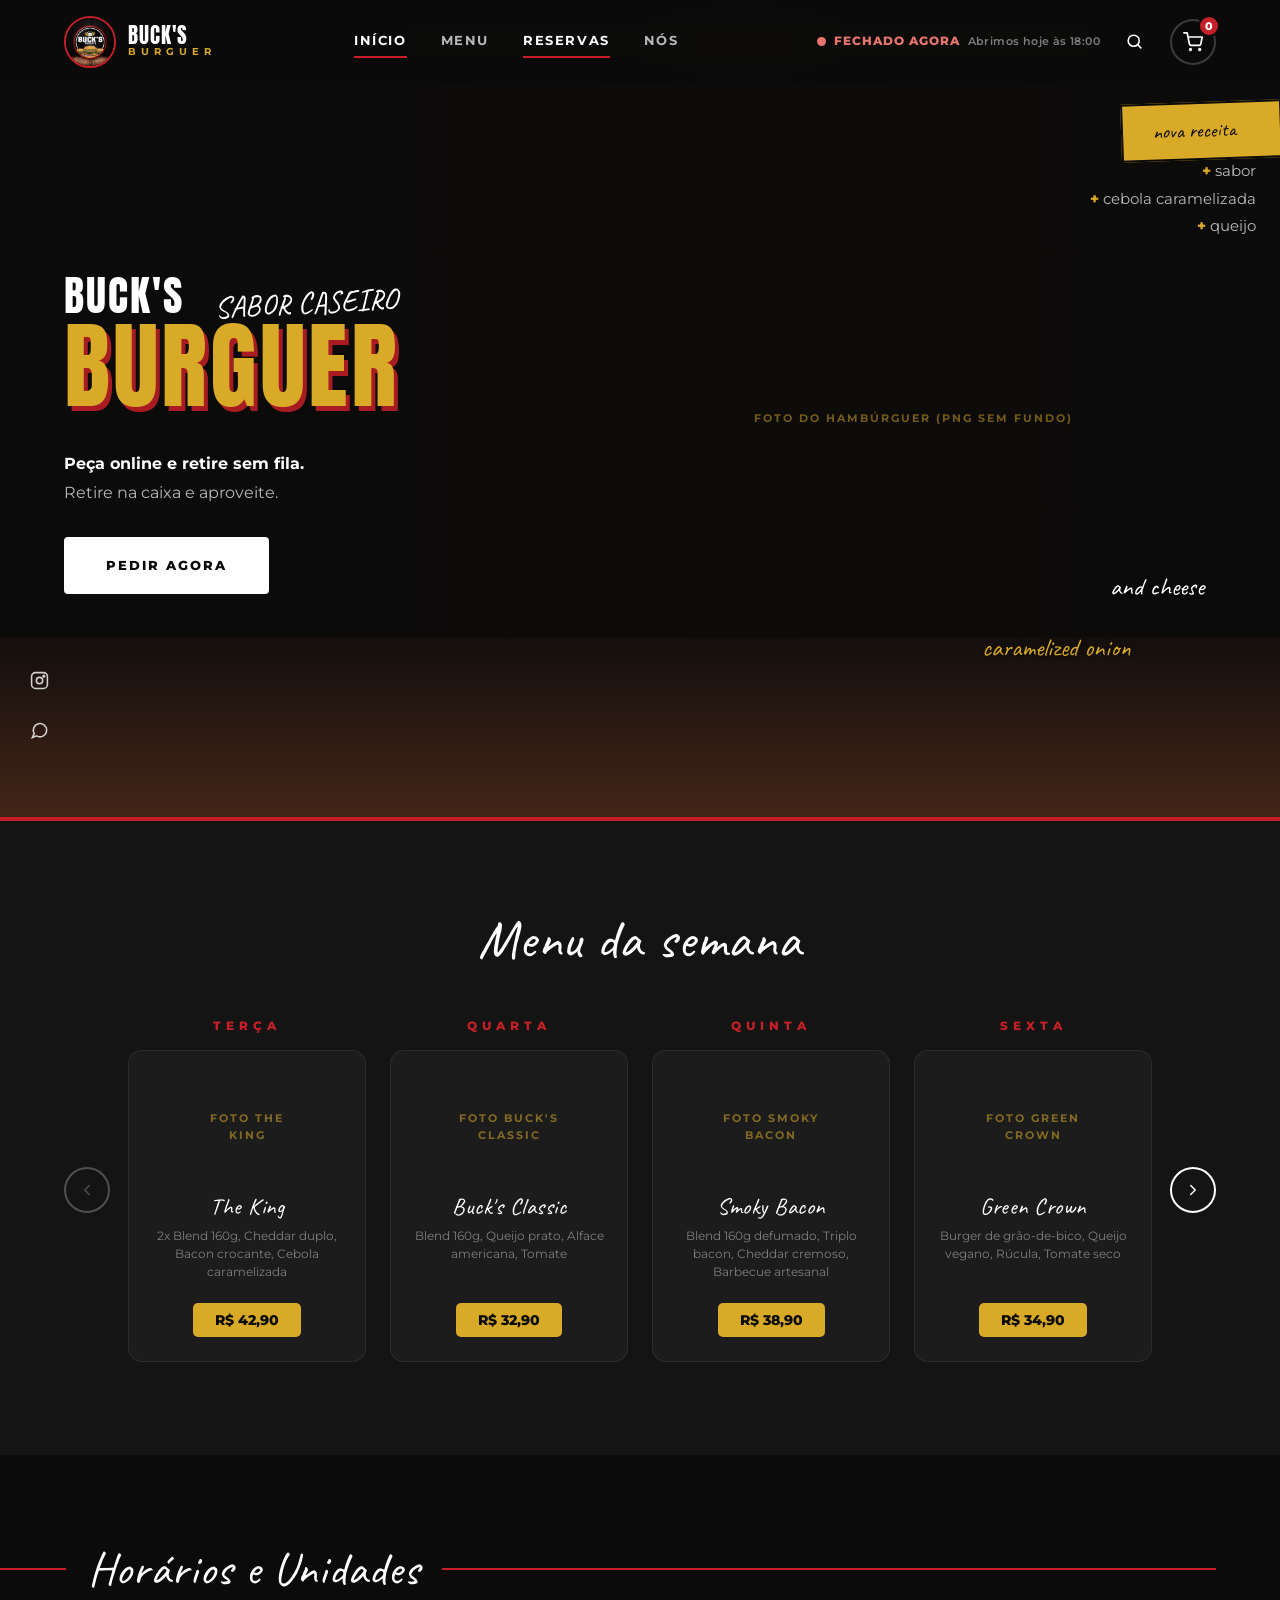
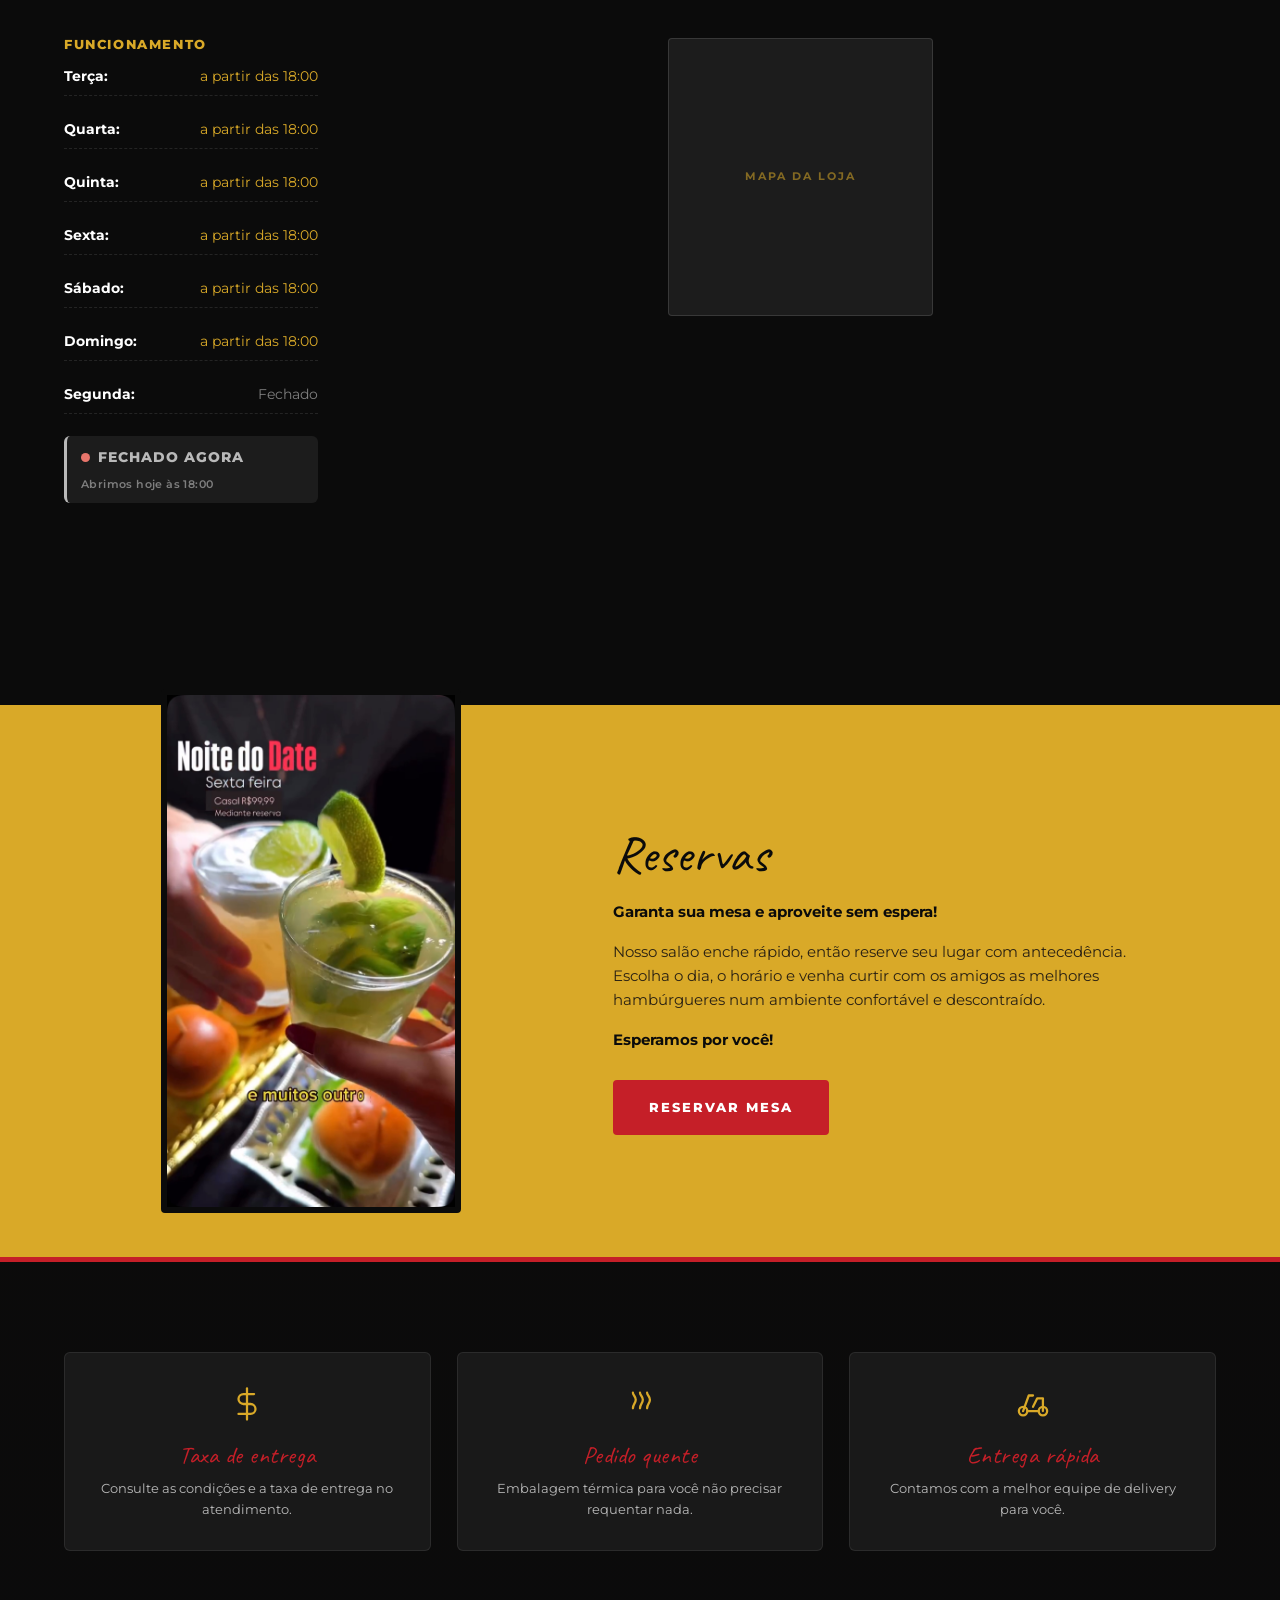
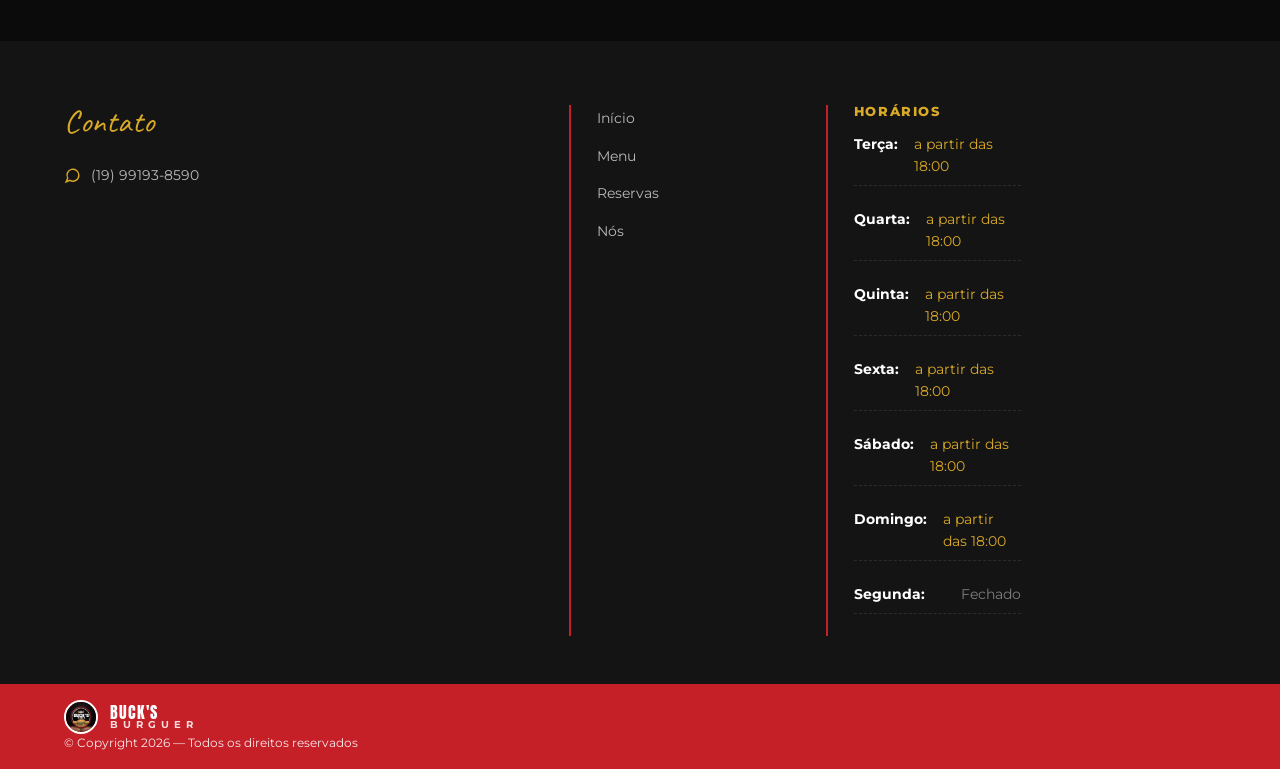
==== index.html @ d6748777 "Site da Buck's Burguer: cardápio, carrinho e pedido pelo WhatsApp Site institucional em HTML, CSS e " ====
<!DOCTYPE html>
<html lang="pt-BR">
<head>
<meta charset="UTF-8">
<meta name="viewport" content="width=device-width, initial-scale=1">

<title>Buck's Burguer — Hamburgueria artesanal</title>
<meta name="description" content="Hamburgueria artesanal Buck's Burguer. Blend próprio, pão brioche e ingredientes selecionados. Peça pelo site e receba em casa ou retire no balcão.">

<!-- ================= COMPARTILHAMENTO =================
     Open Graph e Twitter Card.

     PENDENTE — preencher em js/config.js e depois refletir aqui:
       1) BUSINESS_CONFIG.siteUrl    -> habilita <link rel="canonical">
                                        e <meta property="og:url">
       2) BUSINESS_CONFIG.socialImage -> habilita <meta property="og:image">
                                        (1200x630 px)

     As linhas abaixo estão comentadas de propósito: apontar para um
     domínio ou imagem que não existe quebra o preview no WhatsApp.
     Troque SEU-DOMINIO pelo domínio real e descomente.

     <link rel="canonical" href="https://SEU-DOMINIO/{pagina}">
     <meta property="og:url" content="https://SEU-DOMINIO/{pagina}">
     <meta property="og:image" content="https://SEU-DOMINIO/assets/images/og-capa.jpg">
     <meta property="og:image:width" content="1200">
     <meta property="og:image:height" content="630">
     <meta name="twitter:image" content="https://SEU-DOMINIO/assets/images/og-capa.jpg">
     ==================================================== -->
<meta property="og:site_name" content="Buck's Burguer">
<meta property="og:locale" content="pt_BR">
<meta property="og:type" content="website">
<meta property="og:title" content="Buck's Burguer — Hamburgueria artesanal">
<meta property="og:description" content="Hamburgueria artesanal Buck's Burguer. Blend próprio, pão brioche e ingredientes selecionados. Peça pelo site e receba em casa ou retire no balcão.">
<meta name="twitter:card" content="summary_large_image">
<meta name="twitter:title" content="Buck's Burguer — Hamburgueria artesanal">
<meta name="twitter:description" content="Hamburgueria artesanal Buck's Burguer. Blend próprio, pão brioche e ingredientes selecionados. Peça pelo site e receba em casa ou retire no balcão.">
<meta name="theme-color" content="#0B0B0B">

<link rel="icon" href="assets/images/logo.jpg">

<!-- Fontes: preconnect + link no head carrega antes do CSS terminar -->
<link rel="preconnect" href="https://fonts.googleapis.com">
<link rel="preconnect" href="https://fonts.gstatic.com" crossorigin>
<link rel="stylesheet" href="https://fonts.googleapis.com/css2?family=Anton&family=Caveat:wght@500;700&family=Montserrat:wght@400;500;600;700;800;900&display=swap">

<link rel="stylesheet" href="css/global.css">
<link rel="stylesheet" href="css/components.css">
<link rel="stylesheet" href="css/responsive.css">
</head>
<body>

<a class="pular-para-conteudo" href="#conteudo">Pular para o conteúdo</a>

<!-- ============ HEADER ============ -->
<header class="header">
  <div class="container header__inner">
    <a class="logo" href="index.html">
      <img class="logo__marca" src="assets/images/logo.jpg" alt="Buck's Burguer" width="52" height="52" decoding="async">
      <span class="logo__texto">
        <span class="logo__nome">BUCK'S</span>
        <span class="logo__sub">Burguer</span>
      </span>
    </a>

    <nav class="nav" id="nav" aria-label="Menu principal">
      <a class="nav__link" href="index.html">Início</a>
      <a class="nav__link" href="cardapio.html">Menu</a>
      <a class="nav__link" href="index.html#reservas">Reservas</a>
      <a class="nav__link" href="contato.html">Nós</a>
    </nav>

    <div class="header__acoes">
      <p class="status-loja" data-status-loja></p>

      <a class="busca-btn" href="cardapio.html" aria-label="Buscar no cardápio">
        <svg width="19" height="19" viewBox="0 0 24 24" fill="none" stroke="currentColor" stroke-width="2" stroke-linecap="round" aria-hidden="true"><circle cx="11" cy="11" r="7"/><path d="m20 20-3.5-3.5"/></svg>
      </a>

      <button class="carrinho-btn" id="carrinhoAbrir" type="button" aria-label="Abrir carrinho">
        <svg width="20" height="20" viewBox="0 0 24 24" fill="none" stroke="currentColor" stroke-width="2" stroke-linecap="round" stroke-linejoin="round" aria-hidden="true"><circle cx="9" cy="21" r="1"/><circle cx="20" cy="21" r="1"/><path d="M1 1h4l2.7 13.4a2 2 0 0 0 2 1.6h9.7a2 2 0 0 0 2-1.6L23 6H6"/></svg>
        <span class="carrinho-btn__contador" id="carrinhoContador" hidden>0</span>
      </button>

      <button class="menu-toggle" type="button" aria-label="Abrir menu" aria-expanded="false" aria-controls="nav">
        <span></span><span></span><span></span>
      </button>
    </div>
  </div>
</header>

<main id="conteudo">

<!-- ============ HERO ============ -->
<section class="hero-v2">
  <!-- IMAGEM DE FUNDO: parede de tijolo escura -> assets/images/hero-tijolo.jpg -->
  <div class="ph hero-v2__fundo ph--sem-borda"></div>
  <!-- IMAGEM: tábua de madeira (faixa inferior) -> assets/images/hero-madeira.jpg -->
  <div class="ph hero-v2__madeira ph--sem-borda"></div>

  <div class="fita">nova receita</div>
  <div class="fita__lista">
    <span>+ sabor</span>
    <span>+ cebola caramelizada</span>
    <span>+ queijo</span>
  </div>

  <div class="social-rail">
    <a href="#" data-social="instagram" aria-label="Instagram da Buck's Burguer"><svg width="19" height="19" viewBox="0 0 24 24" fill="none" stroke="currentColor" stroke-width="2" aria-hidden="true"><rect x="2" y="2" width="20" height="20" rx="5"/><circle cx="12" cy="12" r="4"/><circle cx="17.5" cy="6.5" r="1"/></svg></a>
    <a href="#" data-social="whatsapp" aria-label="WhatsApp da Buck's Burguer"><svg width="19" height="19" viewBox="0 0 24 24" fill="none" stroke="currentColor" stroke-width="2" aria-hidden="true"><path d="M21 11.5a8.4 8.4 0 0 1-12.6 7.3L3 21l2.3-5.3A8.4 8.4 0 1 1 21 11.5z"/></svg></a>
  </div>

  <div class="container">
    <div class="hero-v2__inner">
      <div>
        <h1 class="hero-v2__h1">
          <span class="hero-v2__marca">BUCK'S <span class="hero-v2__script">sabor caseiro</span></span>
          <span class="hero-v2__titulo">BURGUER</span>
        </h1>
        <p class="hero-v2__linhas">
          <strong>Peça online e retire sem fila.</strong><br>
          Retire na caixa e aproveite.
        </p>
        <a class="btn btn--claro" href="cardapio.html">Pedir agora</a>
      </div>

      <div class="hero-v2__midia">
        <!-- IMAGEM: hambúrguer principal em PNG sem fundo -> assets/images/hero-burger.png -->
        <div class="ph" data-label="Foto do hambúrguer&#10;(PNG sem fundo)"></div>
        <span class="hero-v2__nota hero-v2__nota--1">and cheese</span>
        <span class="hero-v2__nota hero-v2__nota--2">caramelized onion</span>
      </div>
    </div>
  </div>
</section>

<!-- ============ MENU DA SEMANA ============ -->
<section class="semana" aria-labelledby="tituloSemana">
  <div class="container">
    <h2 class="semana__titulo" id="tituloSemana">Menu da semana</h2>

    <div class="carrossel">
      <button class="carrossel__seta" type="button" data-carrossel="anterior" aria-label="Ver itens anteriores">
        <svg width="18" height="18" viewBox="0 0 24 24" fill="none" stroke="currentColor" stroke-width="2" stroke-linecap="round" stroke-linejoin="round" aria-hidden="true"><path d="m15 18-6-6 6-6"/></svg>
      </button>

      <div class="carrossel__trilho" id="trilhoSemana"></div>

      <button class="carrossel__seta" type="button" data-carrossel="proximo" aria-label="Ver próximos itens">
        <svg width="18" height="18" viewBox="0 0 24 24" fill="none" stroke="currentColor" stroke-width="2" stroke-linecap="round" stroke-linejoin="round" aria-hidden="true"><path d="m9 18 6-6-6-6"/></svg>
      </button>
    </div>
  </div>
</section>

<!-- ============ HORÁRIOS E UNIDADES ============ -->
<section class="horarios-sec" aria-labelledby="tituloHorarios">
  <div class="container">
    <div class="titulo-risco revelar">
      <h2 id="tituloHorarios">Horários e Unidades</h2>
    </div>

    <div class="horarios-grade">
      <div class="horarios-cols revelar">
        <div class="bloco-info">
          <h3>Funcionamento</h3>
          <!-- Preenchido por js/main.js a partir de BUSINESS_CONFIG.businessHours -->
          <div data-horarios></div>
          <p class="status-loja status-loja--bloco" data-status-loja></p>
        </div>

        <div class="bloco-info" data-some-sem-endereco>
          <h3>Estamos em</h3>
          <p data-endereco></p>
        </div>
      </div>

      <div class="mapas revelar" data-some-sem-endereco>
        <div class="mapa-card">
          <!-- MAPA: só inserir quando o endereço real estiver em js/config.js -->
          <div class="ph" data-label="Mapa da loja"></div>
        </div>
      </div>
    </div>
  </div>
</section>

<!-- ============ RESERVAS ============ -->
<section class="reservas" id="reservas" aria-labelledby="tituloReservas">
  <div class="container reservas__inner">
    <div class="colagem">
      <!-- Cartaz da promoção. O texto está dentro da imagem, por isso
           o alt descreve a oferta por inteiro para leitores de tela.
           Para trocar a promoção é preciso trocar a imagem. -->
      <img class="colagem__cartaz"
           src="assets/images/noitedoDate.jpg"
           alt="Noite do Date, toda sexta-feira. Casal por R$ 99,99, mediante reserva."
           width="1242" height="2208" loading="lazy" decoding="async">
    </div>

    <div class="reservas__texto">
      <h2 id="tituloReservas">Reservas</h2>
      <p><strong>Garanta sua mesa e aproveite sem espera!</strong></p>
      <p>
        Nosso salão enche rápido, então reserve seu lugar com antecedência.
        Escolha o dia, o horário e venha curtir com os amigos as melhores
        hambúrgueres num ambiente confortável e descontraído.
      </p>
      <p><strong>Esperamos por você!</strong></p>
      <a class="btn btn--primario" href="contato.html">Reservar mesa</a>
    </div>
  </div>
</section>

<!-- ============ DELIVERY ============ -->
<section class="delivery" aria-labelledby="tituloDelivery">
  <!-- IMAGEM DE FUNDO: parede de tijolo -> assets/images/hero-tijolo.jpg -->
  <div class="ph delivery__fundo ph--sem-borda"></div>

  <h2 class="sr-only" id="tituloDelivery">Nosso delivery</h2>

  <div class="container delivery__grade">
    <div class="vantagem revelar">
      <div class="vantagem__icone" aria-hidden="true">
        <svg width="34" height="34" viewBox="0 0 24 24" fill="none" stroke="currentColor" stroke-width="1.6" stroke-linecap="round"><path d="M12 1v22"/><path d="M17 5H9.5a3.5 3.5 0 0 0 0 7h5a3.5 3.5 0 0 1 0 7H6"/></svg>
      </div>
      <h3>Taxa de entrega</h3>
      <!-- Texto definido por js/main.js: só promete frete grátis
           quando as regras existirem em BUSINESS_CONFIG.delivery -->
      <p data-entrega-aviso></p>
    </div>

    <div class="vantagem revelar">
      <div class="vantagem__icone" aria-hidden="true">
        <svg width="34" height="34" viewBox="0 0 24 24" fill="none" stroke="currentColor" stroke-width="1.6" stroke-linecap="round"><path d="M7 15c0-3 2-3.5 2-6S7 6 7 4"/><path d="M12 15c0-3 2-3.5 2-6s-2-3-2-5"/><path d="M17 15c0-3 2-3.5 2-6s-2-3-2-5"/></svg>
      </div>
      <h3>Pedido quente</h3>
      <p>Embalagem térmica para você não precisar requentar nada.</p>
    </div>

    <div class="vantagem revelar">
      <div class="vantagem__icone" aria-hidden="true">
        <svg width="34" height="34" viewBox="0 0 24 24" fill="none" stroke="currentColor" stroke-width="1.6" stroke-linecap="round" stroke-linejoin="round"><circle cx="5" cy="17" r="3"/><circle cx="19" cy="17" r="3"/><path d="M8 17h8"/><path d="M19 17V8h-4l-3 6"/><path d="M5 17 9 6h3"/></svg>
      </div>
      <h3>Entrega rápida</h3>
      <p>Contamos com a melhor equipe de delivery para você.</p>
    </div>
  </div>
</section>
</main>

<!-- ============ RODAPÉ ============ -->
<footer class="footer-v2">
  <div class="container">
    <div class="footer-v2__grade">

      <div>
        <h2 class="footer-v2__titulo">Contato</h2>
        <!-- Preenchido por js/main.js a partir de js/config.js.
             Dado não confirmado não vira link. -->
        <div class="footer-v2__contatos" data-contatos></div>
      </div>

      <nav class="footer-v2__links" aria-label="Links do rodapé">
        <ul>
          <li><a href="index.html">Início</a></li>
          <li><a href="cardapio.html">Menu</a></li>
          <li><a href="index.html#reservas">Reservas</a></li>
          <li><a href="contato.html">Nós</a></li>
        </ul>
      </nav>

      <div class="footer-v2__info">
        <div class="bloco-info">
          <h3>Horários</h3>
          <div data-horarios></div>
        </div>
        <div class="bloco-info" data-some-sem-endereco>
          <h3>Estamos em</h3>
          <p data-endereco></p>
        </div>
      </div>
    </div>
  </div>

  <div class="footer-v2__base">
    <div class="container footer-v2__base-inner">
      <a class="logo" href="index.html">
        <img class="logo__marca" src="assets/images/logo.jpg" alt="Buck's Burguer" width="52" height="52" decoding="async">
        <span class="logo__texto">
          <span class="logo__nome">BUCK'S</span>
          <span class="logo__sub">Burguer</span>
        </span>
      </a>
      <p>© Copyright <span data-ano>2026</span> — Todos os direitos reservados</p>
    </div>
  </div>
</footer>

<!-- ============ CARRINHO ============ -->
<div class="overlay" id="overlay"></div>
<aside class="carrinho" id="carrinhoDrawer" aria-label="Carrinho de compras">
  <div class="carrinho__topo">
    <h2>Seu pedido</h2>
    <button class="carrinho__fechar" id="carrinhoFechar" type="button" aria-label="Fechar carrinho">×</button>
  </div>

  <div class="carrinho__lista" id="carrinhoLista"></div>

  <div class="carrinho__rodape">
    <div class="resumo" id="carrinhoResumo"></div>
    <p class="carrinho__aviso" id="carrinhoAviso" role="status" hidden></p>
    <button class="btn btn--primario btn--bloco" id="carrinhoFinalizar" type="button">
      Finalizar pedido
    </button>
  </div>
</aside>

<!-- Ordem obrigatória: config -> regras -> componentes -> telas -->
<script src="js/config.js"></script>
<script src="js/loja.js"></script>
<script src="js/modal.js"></script>
<script src="js/carrinho.js"></script>
<script src="js/checkout.js"></script>
<script src="js/cardapio.js"></script>
<script src="js/main.js"></script>
</body>
</html>
---- css/global.css ----
/* ============================================
   BUCK'S BURGUER — GLOBAL
   Base, tokens, tipografia e utilitários
   ============================================ */

@import url('https://fonts.googleapis.com/css2?family=Anton&family=Caveat:wght@500;700&family=Montserrat:wght@400;500;600;700;800;900&display=swap');

:root {
  /* Paleta da marca */
  --preto:        #0B0B0B;
  --preto-2:      #141414;
  --preto-3:      #1C1C1C;
  --vermelho:     #C51F28;
  --vermelho-esc: #8E141B;
  --branco:       #FFFFFF;
  --dourado:      #D9A928;
  --dourado-esc:  #A67F17;
  --verde:        #567B32;
  --marrom:       #713A22;

  /* Texto */
  --texto:        #F2F2F2;
  --texto-suave:  #B9B9B9;
  --texto-fraco:  #7E7E7E;

  /* Tipografia */
  --fonte-titulo: 'Anton', 'Arial Black', sans-serif;
  --fonte-texto:  'Montserrat', system-ui, sans-serif;
  --fonte-script: 'Caveat', 'Segoe Script', cursive;

  /* Layout */
  --container:    1200px;
  --radius:       10px;
  --radius-sm:    6px;
  --header-h:     84px;

  /* Efeitos */
  --transicao:    .2s ease;
}

*, *::before, *::after { box-sizing: border-box; }

html { scroll-behavior: smooth; }

body {
  margin: 0;
  background: var(--preto);
  color: var(--texto);
  font-family: var(--fonte-texto);
  font-size: 16px;
  line-height: 1.6;
  -webkit-font-smoothing: antialiased;
  overflow-x: hidden;
}

img { max-width: 100%; display: block; }
a { color: inherit; text-decoration: none; }
button { font-family: inherit; cursor: pointer; }
ul { list-style: none; margin: 0; padding: 0; }

h1, h2, h3, h4 {
  font-family: var(--fonte-titulo);
  font-weight: 400;
  letter-spacing: .5px;
  text-transform: uppercase;
  margin: 0 0 .5em;
  line-height: 1.05;
}

h1 { font-size: clamp(2.6rem, 6vw, 4.6rem); }
h2 { font-size: clamp(2rem, 4.2vw, 3.2rem); }
h3 { font-size: clamp(1.2rem, 2vw, 1.6rem); }

p { margin: 0 0 1rem; }

/* ---------- Layout ---------- */
.container {
  width: 100%;
  max-width: var(--container);
  margin-inline: auto;
  padding-inline: 24px;
}

.secao { padding: 96px 0; position: relative; }
.secao--escura { background: var(--preto-2); }
.secao--vermelha { background: var(--vermelho); }

/* ---------- Títulos de seção ---------- */
.titulo-secao {
  text-align: center;
  margin-bottom: 56px;
}
.titulo-secao .selo {
  display: inline-block;
  font-family: var(--fonte-texto);
  font-weight: 800;
  font-size: .78rem;
  letter-spacing: 4px;
  text-transform: uppercase;
  color: var(--dourado);
  margin-bottom: 12px;
}
.titulo-secao h2 { margin-bottom: .3em; }
.titulo-secao h2 em {
  font-style: normal;
  color: var(--vermelho);
}
.titulo-secao p {
  color: var(--texto-suave);
  max-width: 560px;
  margin-inline: auto;
}
.titulo-secao::after {
  content: '';
  display: block;
  width: 72px;
  height: 4px;
  margin: 22px auto 0;
  background: var(--vermelho);
  border-radius: 2px;
}

/* ---------- Utilitários ---------- */
.texto-dourado { color: var(--dourado); }
.texto-vermelho { color: var(--vermelho); }
.centro { text-align: center; }
.sr-only {
  position: absolute; width: 1px; height: 1px;
  padding: 0; margin: -1px; overflow: hidden;
  clip: rect(0 0 0 0); white-space: nowrap; border: 0;
}

/* ---------- Texturas de fundo ---------- */
.fundo-tijolo {
  background-color: var(--preto);
  background-image:
    linear-gradient(rgba(11,11,11,.86), rgba(11,11,11,.94)),
    var(--img-tijolo, none);
  background-size: cover;
  background-position: center;
}

/* ---------- Animação de entrada ---------- */
.revelar {
  opacity: 0;
  transform: translateY(28px);
  transition: opacity .7s ease, transform .7s ease;
}
.revelar.visivel {
  opacity: 1;
  transform: none;
}

@media (prefers-reduced-motion: reduce) {
  *, *::before, *::after {
    animation-duration: .01ms !important;
    transition-duration: .01ms !important;
    scroll-behavior: auto !important;
  }
}

/* ---------- Scrollbar ---------- */
::-webkit-scrollbar { width: 10px; }
::-webkit-scrollbar-track { background: var(--preto-2); }
::-webkit-scrollbar-thumb { background: var(--vermelho-esc); border-radius: 5px; }
::-webkit-scrollbar-thumb:hover { background: var(--vermelho); }

::selection { background: var(--vermelho); color: var(--branco); }
---- css/components.css ----
/* ============================================
   BUCK'S BURGUER — COMPONENTES
   ============================================ */

/* ============ PLACEHOLDER DE IMAGEM ============
   Usado em todo lugar que receberá foto depois.
   Basta trocar a <div class="ph"> por uma <img>
   ou definir: style="background-image:url(...)"
   ================================================ */
.ph {
  position: relative;
  width: 100%;
  height: 100%;
  min-height: 180px;
  background-color: var(--preto-3);
  background-size: cover;
  background-position: center;
  background-repeat: no-repeat;
  border: 1px dashed rgba(217,169,40,.35);
  border-radius: var(--radius);
  display: grid;
  place-items: center;
  overflow: hidden;
}
.ph::before {
  content: attr(data-label);
  font-family: var(--fonte-texto);
  font-size: .7rem;
  font-weight: 700;
  letter-spacing: 2px;
  text-transform: uppercase;
  color: rgba(217,169,40,.55);
  text-align: center;
  padding: 10px;
  line-height: 1.5;
}
/* Quando a imagem for inserida via style, escondemos o rótulo */
.ph[style*="url"]::before { content: ''; }
.ph--circulo { border-radius: 50%; }
.ph--sem-borda { border: none; }

/* ================= BOTÕES ================= */
.btn {
  display: inline-flex;
  align-items: center;
  justify-content: center;
  gap: 10px;
  padding: 15px 34px;
  font-family: var(--fonte-texto);
  font-weight: 800;
  font-size: .82rem;
  letter-spacing: 2px;
  text-transform: uppercase;
  border: 2px solid transparent;
  border-radius: 4px;
  transition: var(--transicao);
  white-space: nowrap;
}
.btn--primario {
  background: var(--vermelho);
  color: var(--branco);
  border-color: var(--vermelho);
}
.btn--primario:hover {
  background: var(--vermelho-esc);
  border-color: var(--vermelho-esc);
}
.btn--dourado {
  background: var(--dourado);
  color: var(--preto);
  border-color: var(--dourado);
}
.btn--dourado:hover {
  background: var(--dourado-esc);
  border-color: var(--dourado-esc);
}
.btn--fantasma {
  background: transparent;
  color: var(--branco);
  border-color: rgba(255,255,255,.35);
}
.btn--fantasma:hover {
  border-color: var(--dourado);
  color: var(--dourado);
}
.btn--bloco { width: 100%; }
.btn--pequeno { padding: 10px 20px; font-size: .72rem; }

/* ================= HEADER ================= */
.header {
  position: fixed;
  inset: 0 0 auto 0;
  z-index: 100;
  height: var(--header-h);
  display: flex;
  align-items: center;
  background: rgba(11,11,11,.55);
  backdrop-filter: blur(10px);
  border-bottom: 1px solid transparent;
  transition: var(--transicao);
}
.header.rolado {
  height: 68px;
  background: rgba(11,11,11,.97);
  border-bottom-color: var(--vermelho);
}
.header__inner {
  display: flex;
  align-items: center;
  justify-content: space-between;
  gap: 24px;
  width: 100%;
}

/* Logo */
.logo { display: flex; align-items: center; gap: 12px; }
.logo__marca {
  width: 52px; height: 52px;
  flex: none;
  object-fit: cover;          /* recorta o selo circular da foto */
  border: 2px solid var(--vermelho);
  border-radius: 50%;
  background: var(--preto);
  transition: var(--transicao);
}
.logo:hover .logo__marca { border-color: var(--dourado); }
.logo__texto {
  display: flex; flex-direction: column; line-height: 1;
}
.logo__nome {
  font-family: var(--fonte-titulo);
  font-size: 1.3rem;
  color: var(--branco);
  letter-spacing: 1px;
}
.logo__sub {
  font-size: .6rem;
  font-weight: 700;
  letter-spacing: 5px;
  color: var(--dourado);
  text-transform: uppercase;
}

/* Navegação */
.nav { display: flex; align-items: center; gap: 34px; }
.nav__link {
  position: relative;
  font-size: .8rem;
  font-weight: 700;
  letter-spacing: 1.6px;
  text-transform: uppercase;
  color: var(--texto-suave);
  padding: 6px 0;
  transition: var(--transicao);
}
.nav__link::after {
  content: '';
  position: absolute;
  left: 0; bottom: 0;
  width: 0; height: 2px;
  background: var(--vermelho);
  transition: width .25s ease;
}
.nav__link:hover, .nav__link.ativo { color: var(--branco); }
.nav__link:hover::after, .nav__link.ativo::after { width: 100%; }

.header__acoes { display: flex; align-items: center; gap: 14px; }

/* Botão do carrinho */
.carrinho-btn {
  position: relative;
  width: 46px; height: 46px;
  display: grid; place-items: center;
  background: transparent;
  border: 2px solid rgba(255,255,255,.2);
  border-radius: 50%;
  color: var(--branco);
  transition: var(--transicao);
}
.carrinho-btn:hover { border-color: var(--dourado); color: var(--dourado); }
.carrinho-btn__contador {
  position: absolute;
  top: -6px; right: -6px;
  min-width: 22px; height: 22px;
  padding: 0 5px;
  display: grid; place-items: center;
  background: var(--vermelho);
  color: var(--branco);
  font-size: .68rem;
  font-weight: 800;
  border-radius: 11px;
  border: 2px solid var(--preto);
}

/* Menu hambúrguer */
.menu-toggle {
  display: none;
  width: 44px; height: 44px;
  background: none;
  border: 0;
  padding: 0;
  position: relative;
}
.menu-toggle span {
  position: absolute;
  left: 10px;
  width: 24px; height: 2px;
  background: var(--branco);
  transition: var(--transicao);
}
.menu-toggle span:nth-child(1) { top: 15px; }
.menu-toggle span:nth-child(2) { top: 21px; }
.menu-toggle span:nth-child(3) { top: 27px; }
.menu-toggle.aberto span:nth-child(1) { top: 21px; transform: rotate(45deg); }
.menu-toggle.aberto span:nth-child(2) { opacity: 0; }
.menu-toggle.aberto span:nth-child(3) { top: 21px; transform: rotate(-45deg); }

/* ================= HERO ================= */
.hero {
  position: relative;
  min-height: 100vh;
  display: flex;
  align-items: center;
  padding-top: var(--header-h);
  overflow: hidden;
}
.hero__fundo {
  position: absolute;
  inset: 0;
  z-index: 0;
  border: none;
  border-radius: 0;
  background-color: #0B0B0B;
}
.hero__fundo::after {
  content: '';
  position: absolute;
  inset: 0;
  background: linear-gradient(90deg, rgba(11,11,11,.96) 18%, rgba(11,11,11,.72) 55%, rgba(11,11,11,.9) 100%);
}
.hero__inner {
  position: relative;
  z-index: 2;
  display: grid;
  grid-template-columns: 1.05fr .95fr;
  gap: 48px;
  align-items: center;
  width: 100%;
}
.hero__selo {
  display: inline-flex;
  align-items: center;
  gap: 10px;
  padding: 8px 18px;
  background: rgba(197,31,40,.14);
  border: 1px solid var(--vermelho);
  border-radius: 40px;
  font-size: .72rem;
  font-weight: 800;
  letter-spacing: 3px;
  text-transform: uppercase;
  color: var(--dourado);
  margin-bottom: 26px;
}
.hero h1 { margin-bottom: 20px; }
.hero h1 span { display: block; color: var(--vermelho); }
.hero h1 .fino {
  display: block;
  font-family: var(--fonte-texto);
  font-weight: 500;
  font-size: .3em;
  letter-spacing: 8px;
  color: var(--texto-suave);
  margin-bottom: 10px;
}
.hero__texto {
  color: var(--texto-suave);
  font-size: 1.05rem;
  max-width: 460px;
  margin-bottom: 34px;
}
.hero__acoes { display: flex; flex-wrap: wrap; gap: 16px; }
.hero__midia { position: relative; }
.hero__midia .ph { aspect-ratio: 1/1; min-height: 380px; border-radius: 50%; }
.hero__etiqueta {
  position: absolute;
  bottom: 24px; left: -18px;
  background: var(--dourado);
  color: var(--preto);
  padding: 12px 22px;
  border-radius: 4px;
  font-family: var(--fonte-titulo);
  font-size: 1.05rem;
  transform: rotate(-4deg);
}
.hero__stats {
  position: relative;
  z-index: 2;
  display: flex;
  gap: 48px;
  margin-top: 56px;
  padding-top: 32px;
  border-top: 1px solid rgba(255,255,255,.1);
}
.hero__stat strong {
  display: block;
  font-family: var(--fonte-titulo);
  font-size: 2rem;
  color: var(--dourado);
}
.hero__stat span {
  font-size: .72rem;
  font-weight: 700;
  letter-spacing: 2px;
  text-transform: uppercase;
  color: var(--texto-fraco);
}

/* ================= FAIXA CORRIDA ================= */
.faixa {
  background: var(--vermelho);
  padding: 16px 0;
  overflow: hidden;
  border-block: 3px solid var(--preto);
}
.faixa__trilho {
  display: flex;
  gap: 48px;
  width: max-content;
  animation: correr 28s linear infinite;
}
.faixa__item {
  display: flex;
  align-items: center;
  gap: 48px;
  font-family: var(--fonte-titulo);
  font-size: 1.1rem;
  letter-spacing: 3px;
  color: var(--branco);
  white-space: nowrap;
}
.faixa__item::after {
  content: '★';
  color: var(--dourado);
  font-size: .9rem;
}
@keyframes correr {
  from { transform: translateX(0); }
  to   { transform: translateX(-50%); }
}

/* ================= CARD DE PRODUTO ================= */
.grade-produtos {
  display: grid;
  grid-template-columns: repeat(auto-fill, minmax(280px, 1fr));
  gap: 28px;
}
.card {
  position: relative;
  display: flex;
  flex-direction: column;
  background: var(--preto-3);
  border: 1px solid rgba(255,255,255,.07);
  border-radius: var(--radius);
  overflow: hidden;
  transition: var(--transicao);
}
.card:hover {
  border-color: var(--vermelho);
}
.card__midia {
  position: relative;
  aspect-ratio: 4/3;
}
.card__midia .ph {
  border: none;
  border-radius: 0;
  min-height: 0;
}
.card__tag {
  position: absolute;
  top: 14px; left: 14px;
  z-index: 2;
  padding: 6px 13px;
  background: var(--vermelho);
  color: var(--branco);
  font-size: .62rem;
  font-weight: 800;
  letter-spacing: 1.6px;
  text-transform: uppercase;
  border-radius: 3px;
}
.card__tag--dourado { background: var(--dourado); color: var(--preto); }
.card__tag--verde { background: var(--verde); }
.card__corpo {
  display: flex;
  flex-direction: column;
  flex: 1;
  padding: 22px;
}
.card__titulo {
  font-family: var(--fonte-titulo);
  font-size: 1.32rem;
  text-transform: uppercase;
  margin-bottom: 8px;
  color: var(--branco);
}
.card__desc {
  font-size: .87rem;
  color: var(--texto-suave);
  flex: 1;
  margin-bottom: 18px;
}
.card__rodape {
  display: flex;
  align-items: center;
  justify-content: space-between;
  gap: 12px;
  padding-top: 16px;
  border-top: 1px solid rgba(255,255,255,.08);
}
.card__preco {
  font-family: var(--fonte-titulo);
  font-size: 1.5rem;
  color: var(--dourado);
}
.card__preco small {
  font-family: var(--fonte-texto);
  font-size: .7rem;
  font-weight: 700;
  color: var(--texto-fraco);
}
.card__add {
  width: 44px; height: 44px;
  flex: none;
  display: grid; place-items: center;
  background: var(--vermelho);
  color: var(--branco);
  border: 0;
  border-radius: 50%;
  font-size: 1.3rem;
  line-height: 1;
  transition: var(--transicao);
}
.card__add:hover { background: var(--dourado); color: var(--preto); }

/* ================= FILTROS ================= */
.filtros {
  display: flex;
  flex-wrap: wrap;
  justify-content: center;
  gap: 12px;
  margin-bottom: 48px;
}
.filtro {
  padding: 11px 26px;
  background: transparent;
  color: var(--texto-suave);
  border: 1px solid rgba(255,255,255,.18);
  border-radius: 40px;
  font-size: .76rem;
  font-weight: 700;
  letter-spacing: 1.6px;
  text-transform: uppercase;
  transition: var(--transicao);
}
.filtro:hover { color: var(--branco); border-color: var(--dourado); }
.filtro.ativo {
  background: var(--vermelho);
  border-color: var(--vermelho);
  color: var(--branco);
}

/* Busca */
.busca {
  position: relative;
  max-width: 420px;
  margin: 0 auto 32px;
}
.busca input {
  width: 100%;
  padding: 15px 20px 15px 50px;
  background: var(--preto-3);
  border: 1px solid rgba(255,255,255,.12);
  border-radius: 40px;
  color: var(--texto);
  font-family: inherit;
  font-size: .9rem;
}
.busca input:focus {
  outline: none;
  border-color: var(--vermelho);
}
.busca input::placeholder { color: var(--texto-fraco); }
.busca svg {
  position: absolute;
  left: 20px; top: 50%;
  transform: translateY(-50%);
  color: var(--texto-fraco);
}

/* ================= DIFERENCIAIS ================= */
.grade-diferenciais {
  display: grid;
  grid-template-columns: repeat(auto-fit, minmax(240px, 1fr));
  gap: 24px;
}
.diferencial {
  text-align: center;
  padding: 40px 28px;
  background: var(--preto-3);
  border: 1px solid rgba(255,255,255,.07);
  border-radius: var(--radius);
  transition: var(--transicao);
}
.diferencial:hover {
  border-color: var(--dourado);
}
.diferencial__icone {
  width: 66px; height: 66px;
  margin: 0 auto 20px;
  display: grid; place-items: center;
  background: rgba(197,31,40,.12);
  border: 2px solid var(--vermelho);
  border-radius: 50%;
  color: var(--dourado);
}
.diferencial h3 { font-size: 1.1rem; margin-bottom: 10px; }
.diferencial p { color: var(--texto-suave); font-size: .88rem; margin: 0; }

/* ================= SOBRE / GALERIA ================= */
.sobre {
  display: grid;
  grid-template-columns: 1fr 1fr;
  gap: 64px;
  align-items: center;
}
.sobre__galeria {
  display: grid;
  grid-template-columns: 1fr 1fr;
  grid-template-rows: 200px 140px;
  gap: 16px;
}
.sobre__galeria .ph:first-child { grid-row: span 2; }
.sobre__conteudo h2 { margin-bottom: 20px; }
.sobre__conteudo p { color: var(--texto-suave); }
.sobre__lista { margin: 26px 0 32px; display: grid; gap: 12px; }
.sobre__lista li {
  display: flex;
  align-items: flex-start;
  gap: 12px;
  color: var(--texto-suave);
  font-size: .93rem;
}
.sobre__lista li::before {
  content: '✦';
  color: var(--dourado);
  font-size: .9rem;
  line-height: 1.6;
}

/* ================= CTA ================= */
.cta {
  position: relative;
  padding: 90px 0;
  text-align: center;
  background: var(--preto-2);
  border-block: 3px solid var(--vermelho);
  overflow: hidden;
}
.cta__fundo {
  position: absolute; inset: 0;
  border: none; border-radius: 0;
  opacity: .22;
}
.cta__inner { position: relative; z-index: 2; }
.cta h2 { margin-bottom: 14px; }
.cta p { color: var(--texto-suave); max-width: 520px; margin: 0 auto 32px; }

/* ================= FOOTER ================= */
.footer {
  background: var(--preto-2);
  padding: 72px 0 0;
  border-top: 1px solid rgba(255,255,255,.07);
}
.footer__grade {
  display: grid;
  grid-template-columns: 1.4fr 1fr 1fr 1.2fr;
  gap: 40px;
  padding-bottom: 56px;
}
.footer h4 {
  font-family: var(--fonte-texto);
  font-weight: 800;
  font-size: .8rem;
  letter-spacing: 2.5px;
  text-transform: uppercase;
  color: var(--dourado);
  margin-bottom: 20px;
}
.footer p, .footer li, .footer a { color: var(--texto-suave); font-size: .88rem; }
.footer li { margin-bottom: 10px; }
.footer a:hover { color: var(--vermelho); }
.footer .logo { margin-bottom: 18px; }
.footer__social { display: flex; gap: 12px; margin-top: 18px; }
.footer__social a {
  width: 40px; height: 40px;
  display: grid; place-items: center;
  border: 1px solid rgba(255,255,255,.18);
  border-radius: 50%;
  color: var(--texto-suave);
  transition: var(--transicao);
}
.footer__social a:hover {
  background: var(--vermelho);
  border-color: var(--vermelho);
  color: var(--branco);
}
.footer__base {
  padding: 22px 0;
  border-top: 1px solid rgba(255,255,255,.07);
  display: flex;
  justify-content: space-between;
  flex-wrap: wrap;
  gap: 12px;
}
.footer__base p { margin: 0; font-size: .8rem; color: var(--texto-fraco); }

/* ================= CARRINHO (drawer) ================= */
.overlay {
  position: fixed; inset: 0;
  z-index: 190;
  background: rgba(0,0,0,.7);
  backdrop-filter: blur(3px);
  opacity: 0; visibility: hidden;
  transition: var(--transicao);
}
.overlay.ativo { opacity: 1; visibility: visible; }

.carrinho {
  position: fixed;
  top: 0; right: 0;
  z-index: 200;
  width: min(420px, 100%);
  height: 100%;
  display: flex;
  flex-direction: column;
  background: var(--preto-2);
  border-left: 3px solid var(--vermelho);
  transform: translateX(100%);
  transition: transform .35s ease;
}
.carrinho.aberto { transform: none; }
.carrinho__topo {
  display: flex;
  align-items: center;
  justify-content: space-between;
  padding: 24px;
  border-bottom: 1px solid rgba(255,255,255,.08);
}
.carrinho__topo h3 { margin: 0; font-size: 1.3rem; }
.carrinho__fechar {
  width: 38px; height: 38px;
  background: none;
  border: 1px solid rgba(255,255,255,.2);
  border-radius: 50%;
  color: var(--branco);
  font-size: 1.1rem;
  line-height: 1;
}
.carrinho__fechar:hover { border-color: var(--vermelho); color: var(--vermelho); }
.carrinho__lista {
  flex: 1;
  overflow-y: auto;
  padding: 20px 24px;
  display: grid;
  gap: 16px;
  align-content: start;
}
.carrinho__vazio {
  text-align: center;
  color: var(--texto-fraco);
  padding: 60px 20px;
  font-size: .9rem;
}
.item-carrinho {
  display: grid;
  grid-template-columns: 68px 1fr auto;
  gap: 14px;
  align-items: center;
  padding-bottom: 16px;
  border-bottom: 1px solid rgba(255,255,255,.07);
}
.item-carrinho .ph {
  width: 68px; height: 68px;
  min-height: 0;
  border-radius: var(--radius-sm);
}
.item-carrinho__nome {
  font-weight: 700;
  font-size: .9rem;
  color: var(--branco);
  margin-bottom: 4px;
}
.item-carrinho__preco { font-size: .82rem; color: var(--dourado); font-weight: 700; }
.item-carrinho__qtd {
  display: flex;
  align-items: center;
  gap: 8px;
  margin-top: 8px;
}
.item-carrinho__qtd button {
  width: 24px; height: 24px;
  display: grid; place-items: center;
  background: var(--preto-3);
  border: 1px solid rgba(255,255,255,.15);
  border-radius: 4px;
  color: var(--branco);
  font-size: .85rem;
  line-height: 1;
}
.item-carrinho__qtd button:hover { border-color: var(--vermelho); color: var(--vermelho); }
.item-carrinho__qtd span { font-size: .85rem; font-weight: 700; min-width: 20px; text-align: center; }
.item-carrinho__remover {
  background: none; border: 0;
  color: var(--texto-fraco);
  font-size: 1.1rem;
  padding: 4px;
}
.item-carrinho__remover:hover { color: var(--vermelho); }
.carrinho__rodape {
  padding: 22px 24px 28px;
  border-top: 1px solid rgba(255,255,255,.08);
  background: var(--preto-3);
}
.carrinho__total {
  display: flex;
  justify-content: space-between;
  align-items: baseline;
  margin-bottom: 18px;
}
.carrinho__total span {
  font-size: .78rem;
  font-weight: 800;
  letter-spacing: 2px;
  text-transform: uppercase;
  color: var(--texto-suave);
}
.carrinho__total strong {
  font-family: var(--fonte-titulo);
  font-size: 1.9rem;
  color: var(--dourado);
}

/* ================= TOAST ================= */
.toast {
  position: fixed;
  bottom: 28px; left: 50%;
  transform: translate(-50%, 130%);
  z-index: 300;
  padding: 15px 28px;
  background: var(--vermelho);
  color: var(--branco);
  font-weight: 700;
  font-size: .85rem;
  letter-spacing: .6px;
  border-radius: 4px;
  transition: transform .3s ease;
}
.toast.visivel { transform: translate(-50%, 0); }

/* ================= PÁGINA INTERNA — TOPO ================= */
.topo-pagina {
  position: relative;
  padding: calc(var(--header-h) + 80px) 0 80px;
  text-align: center;
  overflow: hidden;
  border-bottom: 3px solid var(--vermelho);
}
.topo-pagina__fundo {
  position: absolute; inset: 0;
  border: none; border-radius: 0;
  opacity: .3;
}
.topo-pagina__inner { position: relative; z-index: 2; }
.topo-pagina h1 { margin-bottom: 10px; }
.topo-pagina p { color: var(--texto-suave); max-width: 560px; margin-inline: auto; }
.migalhas {
  display: flex;
  justify-content: center;
  gap: 10px;
  margin-top: 20px;
  font-size: .76rem;
  font-weight: 700;
  letter-spacing: 1.6px;
  text-transform: uppercase;
  color: var(--texto-fraco);
}
.migalhas a:hover { color: var(--dourado); }
.migalhas span { color: var(--vermelho); }

/* ================= PRODUTO ================= */
.produto {
  display: grid;
  grid-template-columns: 1fr 1fr;
  gap: 60px;
  align-items: start;
}
.produto__galeria { display: grid; gap: 14px; }
.produto__principal { aspect-ratio: 1/1; }
.produto__miniaturas {
  display: grid;
  grid-template-columns: repeat(4, 1fr);
  gap: 14px;
}
.produto__miniaturas .ph {
  aspect-ratio: 1/1;
  min-height: 0;
  cursor: pointer;
  transition: var(--transicao);
}
.produto__miniaturas .ph:hover,
.produto__miniaturas .ph.ativa { border-color: var(--vermelho); border-style: solid; }

.produto__categoria {
  font-size: .72rem;
  font-weight: 800;
  letter-spacing: 3px;
  text-transform: uppercase;
  color: var(--dourado);
  margin-bottom: 10px;
  display: block;
}
.produto__preco {
  font-family: var(--fonte-titulo);
  font-size: 2.6rem;
  color: var(--dourado);
  margin: 18px 0;
}
.produto__preco small {
  font-family: var(--fonte-texto);
  font-size: .9rem;
  font-weight: 600;
  color: var(--texto-fraco);
  text-decoration: line-through;
  margin-left: 10px;
}
.produto__desc { color: var(--texto-suave); }
.produto__bloco {
  margin: 28px 0;
  padding-top: 24px;
  border-top: 1px solid rgba(255,255,255,.08);
}
.produto__bloco h4 {
  font-family: var(--fonte-texto);
  font-weight: 800;
  font-size: .78rem;
  letter-spacing: 2.4px;
  text-transform: uppercase;
  color: var(--branco);
  margin-bottom: 16px;
}
.ingredientes { display: flex; flex-wrap: wrap; gap: 10px; }
.ingrediente {
  padding: 8px 16px;
  background: var(--preto-3);
  border: 1px solid rgba(255,255,255,.1);
  border-radius: 40px;
  font-size: .8rem;
  color: var(--texto-suave);
}
.adicionais { display: grid; gap: 10px; }
.adicional {
  display: flex;
  align-items: center;
  gap: 12px;
  padding: 13px 16px;
  background: var(--preto-3);
  border: 1px solid rgba(255,255,255,.08);
  border-radius: var(--radius-sm);
  cursor: pointer;
  transition: var(--transicao);
  font-size: .88rem;
}
.adicional:hover { border-color: var(--dourado); }
.adicional input { accent-color: var(--vermelho); width: 17px; height: 17px; }
.adicional span:last-child { margin-left: auto; color: var(--dourado); font-weight: 700; }

.produto__compra {
  display: flex;
  gap: 14px;
  align-items: stretch;
  flex-wrap: wrap;
}
.seletor-qtd {
  display: flex;
  align-items: center;
  background: var(--preto-3);
  border: 1px solid rgba(255,255,255,.14);
  border-radius: 4px;
  overflow: hidden;
}
.seletor-qtd button {
  width: 46px; height: 100%;
  min-height: 52px;
  background: none;
  border: 0;
  color: var(--branco);
  font-size: 1.2rem;
}
.seletor-qtd button:hover { background: var(--vermelho); }
.seletor-qtd input {
  width: 52px;
  background: none;
  border: 0;
  color: var(--branco);
  text-align: center;
  font-family: var(--fonte-titulo);
  font-size: 1.15rem;
}
.seletor-qtd input:focus { outline: none; }

/* ================= FORMULÁRIO ================= */
.form { display: grid; gap: 18px; }
.form__linha { display: grid; grid-template-columns: 1fr 1fr; gap: 18px; }
.campo { display: grid; gap: 8px; }
.campo label {
  font-size: .74rem;
  font-weight: 800;
  letter-spacing: 1.8px;
  text-transform: uppercase;
  color: var(--texto-suave);
}
.campo input, .campo select, .campo textarea {
  width: 100%;
  padding: 14px 16px;
  background: var(--preto-3);
  border: 1px solid rgba(255,255,255,.12);
  border-radius: var(--radius-sm);
  color: var(--texto);
  font-family: inherit;
  font-size: .92rem;
  transition: var(--transicao);
}
.campo textarea { resize: vertical; min-height: 130px; }
.campo input:focus, .campo select:focus, .campo textarea:focus {
  outline: none;
  border-color: var(--vermelho);
}
.campo input::placeholder, .campo textarea::placeholder { color: var(--texto-fraco); }
.form__erro { color: var(--vermelho); font-size: .76rem; display: none; }
.campo.invalido .form__erro { display: block; }
.campo.invalido input, .campo.invalido textarea { border-color: var(--vermelho); }

/* ================= CONTATO ================= */
.contato {
  display: grid;
  grid-template-columns: 1fr 1.1fr;
  gap: 60px;
  align-items: start;
}
.info-contato { display: grid; gap: 22px; }
.info-item {
  display: flex;
  gap: 16px;
  align-items: flex-start;
  padding: 20px;
  background: var(--preto-3);
  border: 1px solid rgba(255,255,255,.07);
  border-left: 3px solid var(--vermelho);
  border-radius: var(--radius-sm);
}
.info-item__icone {
  width: 44px; height: 44px;
  flex: none;
  display: grid; place-items: center;
  background: rgba(217,169,40,.1);
  border-radius: 50%;
  color: var(--dourado);
}
.info-item h4 {
  font-family: var(--fonte-texto);
  font-weight: 800;
  font-size: .76rem;
  letter-spacing: 2px;
  text-transform: uppercase;
  color: var(--dourado);
  margin-bottom: 6px;
}
.info-item p { margin: 0; font-size: .9rem; color: var(--texto-suave); }

.horarios { display: grid; gap: 10px; }
.horario {
  display: flex;
  justify-content: space-between;
  padding: 12px 0;
  border-bottom: 1px dashed rgba(255,255,255,.12);
  font-size: .88rem;
}
.horario strong { color: var(--branco); font-weight: 700; }
.horario span { color: var(--dourado); font-weight: 600; }
.horario--fechado span { color: var(--texto-fraco); }

.mapa { aspect-ratio: 16/7; }

/* ==================================================================
   ====== LAYOUT DA HOME (baseado na referência) ======
   ================================================================== */

/* ---------- Header: busca ---------- */
.busca-btn {
  width: 42px; height: 42px;
  display: grid; place-items: center;
  background: none; border: 0;
  color: var(--branco);
  transition: var(--transicao);
}
.busca-btn:hover { color: var(--dourado); }

/* ---------- Trilho social lateral ---------- */
.social-rail {
  position: absolute;
  left: 22px; bottom: 70px;
  z-index: 5;
  display: grid;
  gap: 16px;
}
.social-rail a {
  width: 34px; height: 34px;
  display: grid; place-items: center;
  color: var(--branco);
  opacity: .8;
  transition: var(--transicao);
}
.social-rail a:hover { color: var(--vermelho); opacity: 1; transform: translateX(3px); }

/* ---------- HERO (v2) ---------- */
.hero-v2 {
  position: relative;
  min-height: 88vh;
  display: flex;
  align-items: center;
  padding: calc(var(--header-h) + 56px) 0 120px;
  overflow: hidden;
  border-bottom: 4px solid var(--vermelho);
}
.hero-v2__fundo {
  position: absolute; inset: 0;
  z-index: 0;
  border: none; border-radius: 0;
  background-color: #100c09;
}
.hero-v2__fundo::after {
  content: '';
  position: absolute; inset: 0;
  background: linear-gradient(90deg, rgba(11,11,11,.94) 10%, rgba(11,11,11,.5) 58%, rgba(11,11,11,.88) 100%);
}
/* faixa de madeira na base do hero */
.hero-v2__madeira {
  position: absolute;
  left: 0; right: 0; bottom: 0;
  height: 150px;
  z-index: 1;
  border: none; border-radius: 0;
  background-color: var(--marrom);
}
.hero-v2__madeira::after {
  content: '';
  position: absolute; inset: 0;
  background: linear-gradient(180deg, rgba(11,11,11,.92), rgba(11,11,11,.45));
}

.hero-v2__inner {
  position: relative;
  z-index: 3;
  display: grid;
  grid-template-columns: 1fr 1.15fr;
  align-items: center;
  gap: 20px;
  width: 100%;
}

/* Bloco de texto */
.hero-v2__marca {
  font-family: var(--fonte-titulo);
  font-size: clamp(1.8rem, 3.4vw, 2.6rem);
  color: var(--branco);
  letter-spacing: 2px;
  line-height: 1;
}
.hero-v2__script {
  display: inline-block;
  margin-left: 18px;
  font-family: var(--fonte-script);
  font-size: clamp(1.4rem, 2.4vw, 2rem);
  color: var(--branco);
  letter-spacing: 0;
  transform: rotate(-3deg);
}
.hero-v2__titulo {
  font-family: var(--fonte-titulo);
  font-size: clamp(3.4rem, 8vw, 6rem);
  line-height: .95;
  color: var(--dourado);
  margin: 6px 0 22px;
  letter-spacing: 3px;
  text-shadow: 4px 5px 0 rgba(197,31,40,.85);
}
.hero-v2__linhas {
  color: var(--texto-suave);
  font-size: 1rem;
  line-height: 1.8;
  margin-bottom: 30px;
}
.hero-v2__linhas strong { color: var(--branco); font-weight: 700; }

.btn--claro {
  background: var(--branco);
  color: var(--preto);
  border-color: var(--branco);
  padding: 16px 40px;
}
.btn--claro:hover {
  background: var(--dourado);
  border-color: var(--dourado);
}

/* Burger + legendas manuscritas */
.hero-v2__midia { position: relative; }
.hero-v2__midia .ph {
  aspect-ratio: 1/.92;
  min-height: 320px;
  border: none;
  background-color: transparent;
}
.hero-v2__midia .ph::before { color: rgba(217,169,40,.5); }
.hero-v2__nota {
  position: absolute;
  font-family: var(--fonte-script);
  font-size: clamp(1.1rem, 2vw, 1.7rem);
  color: var(--branco);
  white-space: nowrap;
  text-shadow: 0 1px 4px rgba(0,0,0,.9);
}
.hero-v2__nota--1 { right: 2%;  bottom: 16%; }
.hero-v2__nota--2 { right: 14%; bottom: 5%; color: var(--dourado); }

/* Fita "nova receita" */
.fita {
  position: absolute;
  top: calc(var(--header-h) + 18px);
  right: 0;
  z-index: 4;
  display: flex;
  align-items: center;
  gap: 10px;
  padding: 11px 44px 11px 30px;
  background: var(--dourado);
  color: var(--preto);
  font-family: var(--fonte-script);
  font-size: 1.25rem;
  border: 2px solid var(--preto);
  border-right: 0;
  transform: rotate(-2deg);
}
.fita__lista {
  position: absolute;
  top: calc(var(--header-h) + 76px);
  right: 24px;
  z-index: 4;
  text-align: right;
  display: grid;
  gap: 4px;
  font-size: .92rem;
  color: var(--texto-suave);
}
.fita__lista span { white-space: nowrap; }
.fita__lista span::first-letter { color: var(--dourado); font-weight: 800; }

/* ---------- MENU DA SEMANA (carrossel) ---------- */
.semana { padding: 90px 0; background: var(--preto-2); }
.semana__titulo {
  font-family: var(--fonte-script);
  font-size: clamp(2.2rem, 5vw, 3.4rem);
  text-align: center;
  color: var(--branco);
  text-transform: none;
  letter-spacing: 1px;
  margin-bottom: 48px;
}
.carrossel {
  position: relative;
  display: flex;
  align-items: center;
  gap: 18px;
}
.carrossel__seta {
  flex: none;
  width: 46px; height: 46px;
  display: grid; place-items: center;
  background: transparent;
  border: 2px solid var(--branco);
  border-radius: 50%;
  color: var(--branco);
  transition: var(--transicao);
}
.carrossel__seta:hover { background: var(--vermelho); border-color: var(--vermelho); }
.carrossel__seta:disabled { opacity: .25; cursor: default; }

.carrossel__trilho {
  flex: 1;
  display: grid;
  grid-auto-flow: column;
  grid-auto-columns: calc(25% - 18px);
  gap: 24px;
  overflow-x: auto;
  scroll-behavior: smooth;
  scroll-snap-type: x mandatory;
  padding-bottom: 6px;
  scrollbar-width: none;
}
.carrossel__trilho::-webkit-scrollbar { display: none; }

.dia { scroll-snap-align: start; }
.dia__rotulo {
  display: block;
  text-align: center;
  font-family: var(--fonte-texto);
  font-weight: 800;
  font-size: .76rem;
  letter-spacing: 5px;
  text-transform: uppercase;
  color: var(--vermelho);
  margin-bottom: 14px;
}
.dia__card {
  display: flex;
  flex-direction: column;
  align-items: center;
  text-align: center;
  height: calc(100% - 30px);
  padding: 26px 20px 24px;
  background: var(--preto-3);
  border: 1px solid rgba(255,255,255,.07);
  border-radius: 14px;
  transition: var(--transicao);
}
.dia__card:hover {
  border-color: var(--vermelho);
}
.dia__card .ph {
  width: 120px; height: 100px;
  min-height: 0;
  border: none;
  background-color: transparent;
  margin-bottom: 18px;
}
.dia__nome {
  font-family: var(--fonte-script);
  font-size: 1.45rem;
  color: var(--branco);
  text-transform: none;
  margin-bottom: 8px;
}
.dia__desc {
  font-size: .76rem;
  line-height: 1.5;
  color: var(--texto-fraco);
  margin-bottom: 18px;
  flex: 1;
}
.dia__preco {
  display: inline-block;
  /* neutraliza o .card__add usado no mesmo botão */
  width: auto; height: auto;
  border: 0; border-radius: 5px;
  font-family: var(--fonte-texto);
  line-height: 1.4;
  padding: 7px 22px;
  background: var(--dourado);
  color: var(--preto);
  font-weight: 800;
  font-size: .9rem;
  border-radius: 5px;
  transition: var(--transicao);
}
.dia__preco:hover { background: var(--vermelho); color: var(--branco); }

/* ---------- HORÁRIOS E UNIDADES ---------- */
.horarios-sec { padding: 90px 0; }
.titulo-risco {
  position: relative;
  display: flex;
  align-items: center;
  gap: 22px;
  margin-bottom: 44px;
}
.titulo-risco h2 {
  font-family: var(--fonte-script);
  font-size: clamp(1.9rem, 4vw, 2.9rem);
  color: var(--branco);
  text-transform: none;
  letter-spacing: 1px;
  margin: 0;
  white-space: nowrap;
}
.titulo-risco::before,
.titulo-risco::after {
  content: '';
  height: 2px;
  background: var(--vermelho);
}
.titulo-risco::before { width: 8vw; margin-left: -100px; }
.titulo-risco::after  { flex: 1; }

.horarios-grade {
  display: grid;
  grid-template-columns: 1fr 1fr;
  gap: 56px;
  align-items: start;
}
.horarios-cols {
  display: grid;
  grid-template-columns: 1fr 1fr;
  gap: 40px;
}
.bloco-info h4 {
  font-family: var(--fonte-texto);
  font-weight: 800;
  font-size: .82rem;
  letter-spacing: 1px;
  text-transform: none;
  color: var(--dourado);
  margin-bottom: 6px;
}
.bloco-info p {
  font-size: .86rem;
  color: var(--texto-suave);
  margin-bottom: 22px;
}
.bloco-info p strong { color: var(--branco); }
.bloco-info__fechado { color: var(--texto-fraco) !important; }

.mapas {
  display: grid;
  grid-template-columns: 1fr 1fr;
  gap: 18px;
}
.mapa-card { display: grid; gap: 10px; }
.mapa-card .ph {
  aspect-ratio: 1/1.05;
  border: 1px solid rgba(255,255,255,.12);
  border-radius: 4px;
}
.mapa-card span {
  text-align: center;
  font-size: .76rem;
  font-weight: 700;
  color: var(--dourado);
}

/* ---------- RESERVAS (faixa dourada) ---------- */
.reservas {
  position: relative;
  background: var(--dourado);
  padding: 74px 0;
  border-bottom: 5px solid var(--vermelho);
  margin-top: 90px;
}
.reservas__inner {
  display: grid;
  grid-template-columns: .9fr 1.1fr;
  gap: 56px;
  align-items: center;
}
/* Cartaz da promoção — sobe para fora da faixa dourada,
   mantendo o recorte da referência. */
.colagem {
  display: flex;
  justify-content: center;
  margin-top: -90px;
  margin-bottom: -30px;
}
.colagem__cartaz {
  width: 100%;
  max-width: 300px;
  height: auto;
  object-fit: cover;
  border: 6px solid var(--preto);
  border-radius: 4px;
  background: var(--preto-3);
}

.reservas__texto h2 {
  font-family: var(--fonte-script);
  font-size: clamp(2rem, 4.4vw, 3.2rem);
  color: var(--preto);
  text-transform: none;
  margin-bottom: 20px;
}
.reservas__texto p {
  color: #2a2113;
  font-size: .93rem;
  max-width: 520px;
}
.reservas__texto strong { color: var(--preto); }
.reservas__texto .btn--primario { margin-top: 12px; }

/* ---------- DELIVERY (cards sobre tijolo) ---------- */
.delivery {
  position: relative;
  padding: 90px 0;
  overflow: hidden;
}
.delivery__fundo {
  position: absolute; inset: 0;
  border: none; border-radius: 0;
  background-color: #0e0b09;
}
.delivery__fundo::after {
  content: '';
  position: absolute; inset: 0;
  background: linear-gradient(180deg, rgba(11,11,11,.9), rgba(11,11,11,.96));
}
.delivery__grade {
  position: relative;
  z-index: 2;
  display: grid;
  grid-template-columns: repeat(3, 1fr);
  gap: 26px;
}
.vantagem {
  text-align: center;
  padding: 34px 26px 30px;
  background: rgba(28,28,28,.92);
  border: 1px solid rgba(255,255,255,.08);
  border-radius: 6px;
  transition: var(--transicao);
}
.vantagem:hover { border-color: var(--dourado); }
.vantagem__icone { color: var(--dourado); margin-bottom: 14px; }
.vantagem h3 {
  font-family: var(--fonte-script);
  font-size: 1.5rem;
  color: var(--vermelho);
  text-transform: none;
  margin-bottom: 10px;
}
.vantagem p { font-size: .82rem; color: var(--texto-suave); margin: 0; }

/* ---------- RODAPÉ (v2) ---------- */
.footer-v2 { background: var(--preto-2); padding: 64px 0 0; }
.footer-v2__grade {
  display: grid;
  grid-template-columns: 1.3fr .6fr 1.1fr;
  gap: 44px;
  padding-bottom: 48px;
}
.footer-v2__titulo {
  font-family: var(--fonte-script);
  font-size: 2rem;
  color: var(--dourado);
  text-transform: none;
  margin-bottom: 26px;
}
.footer-v2__contatos { display: flex; flex-wrap: wrap; gap: 24px 34px; }
.footer-v2__contato {
  display: flex;
  align-items: center;
  gap: 10px;
  font-size: .85rem;
  color: var(--texto-suave);
}
.footer-v2__contato svg { color: var(--dourado); flex: none; }
.footer-v2__contato:hover { color: var(--branco); }

.footer-v2__links {
  padding-left: 26px;
  border-left: 2px solid var(--vermelho);
}
.footer-v2__links li { margin-bottom: 12px; }
.footer-v2__links a { font-size: .85rem; color: var(--texto-suave); }
.footer-v2__links a:hover { color: var(--dourado); }

.footer-v2__info {
  display: grid;
  grid-template-columns: 1fr 1fr;
  gap: 28px;
  padding-left: 26px;
  border-left: 2px solid var(--vermelho);
}

.footer-v2__base {
  display: flex;
  align-items: center;
  justify-content: space-between;
  gap: 16px;
  padding: 16px 0;
  background: var(--vermelho);
}
.footer-v2__base p { margin: 0; font-size: .74rem; color: rgba(255,255,255,.9); }
.footer-v2__base .logo__nome { font-size: 1rem; }
.footer-v2__base .logo__sub { color: rgba(255,255,255,.85); }
.footer-v2__base .logo__marca { width: 34px; height: 34px; border-color: var(--branco); }

/* ---------- Observações do cliente ---------- */
.obs-ajuda {
  font-size: .8rem;
  color: var(--texto-fraco);
  margin-bottom: 10px;
}
.obs-campo {
  width: 100%;
  min-height: 92px;
  padding: 13px 15px;
  background: var(--preto-3);
  border: 1px solid rgba(255,255,255,.12);
  border-radius: var(--radius-sm);
  color: var(--texto);
  font-family: inherit;
  font-size: .88rem;
  resize: vertical;
  transition: var(--transicao);
}
.obs-campo:focus { outline: none; border-color: var(--vermelho); }
.obs-campo::placeholder { color: var(--texto-fraco); }
.obs-contador {
  display: block;
  margin-top: 6px;
  text-align: right;
  font-size: .72rem;
  color: var(--texto-fraco);
}

.item-carrinho__obs {
  margin: 4px 0 0;
  padding-left: 8px;
  border-left: 2px solid var(--dourado);
  font-size: .74rem;
  line-height: 1.4;
  color: var(--texto-suave);
}
.item-carrinho__editar-obs {
  margin-top: 6px;
  padding: 0;
  background: none;
  border: 0;
  font-size: .72rem;
  font-weight: 700;
  color: var(--dourado);
  text-decoration: underline;
}
.item-carrinho__editar-obs:hover { color: var(--vermelho); }

/* ==================================================================
   ====== CHECKOUT, MODAIS, STATUS E ALÉRGENOS ======
   ================================================================== */

/* ---------- Acessibilidade global ---------- */
.pular-para-conteudo {
  position: absolute;
  left: 12px; top: -60px;
  z-index: 300;
  padding: 12px 20px;
  background: var(--dourado);
  color: var(--preto);
  font-weight: 800;
  font-size: .8rem;
  border-radius: 0 0 6px 6px;
  transition: top .2s ease;
}
.pular-para-conteudo:focus { top: 0; }

/* Foco visível e consistente em todo o site */
:where(a, button, input, select, textarea, [tabindex]):focus-visible {
  outline: 3px solid var(--dourado);
  outline-offset: 2px;
  border-radius: 3px;
}

/* Trava o fundo enquanto um diálogo está aberto */
body.modal-aberto { overflow: hidden; }

/* Botões desabilitados precisam PARECER desabilitados */
.btn:disabled,
.btn[disabled] {
  background: var(--preto-3);
  border-color: rgba(255,255,255,.12);
  color: var(--texto-fraco);
  cursor: not-allowed;
}
.btn:disabled:hover { background: var(--preto-3); border-color: rgba(255,255,255,.12); }

/* ---------- Situação da loja ---------- */
.status-loja {
  display: inline-flex;
  align-items: center;
  gap: 8px;
  margin: 0;
  font-size: .72rem;
  font-weight: 800;
  letter-spacing: 1px;
  text-transform: uppercase;
  color: var(--texto-suave);
  white-space: nowrap;
}
.status-loja__ponto {
  width: 9px; height: 9px;
  flex: none;
  border-radius: 50%;
  background: var(--texto-fraco);
}
.status-loja--aberto { color: #7FD17F; }
.status-loja--aberto .status-loja__ponto { background: #7FD17F; }
.status-loja--fechado { color: #E8756B; }
.status-loja--fechado .status-loja__ponto { background: #E8756B; }
.status-loja small {
  display: block;
  font-size: .68rem;
  font-weight: 600;
  letter-spacing: .4px;
  text-transform: none;
  color: var(--texto-fraco);
}
.status-loja--bloco {
  display: flex;
  flex-wrap: wrap;
  margin: 0 0 14px;
  padding: 10px 14px;
  background: var(--preto-3);
  border-left: 3px solid currentColor;
  border-radius: var(--radius-sm);
}

/* ---------- Horários e blocos de informação ---------- */
.horario-linha {
  display: flex;
  justify-content: space-between;
  gap: 16px;
  margin: 0 0 8px;
  padding-bottom: 8px;
  border-bottom: 1px dashed rgba(255,255,255,.1);
  font-size: .84rem;
}
.horario-linha strong { color: var(--branco); font-weight: 700; }
.horario-linha span { color: var(--dourado); }
.horario-linha--fechado span { color: var(--texto-fraco); }

.bloco-info h3 {
  font-family: var(--fonte-texto);
  font-weight: 800;
  font-size: .8rem;
  letter-spacing: 1.6px;
  text-transform: uppercase;
  color: var(--dourado);
  margin-bottom: 14px;
}
.bloco-info--card {
  padding: 22px;
  background: var(--preto-3);
  border: 1px solid rgba(255,255,255,.07);
  border-left: 3px solid var(--vermelho);
  border-radius: var(--radius-sm);
}
.bloco-info--card h2 {
  font-family: var(--fonte-texto);
  font-weight: 800;
  font-size: .8rem;
  letter-spacing: 1.6px;
  color: var(--dourado);
  margin-bottom: 14px;
}
.dado-indisponivel { color: var(--texto-fraco); font-style: italic; font-size: .85rem; }

/* ---------- Links de contato ---------- */
.contato-item {
  display: flex;
  align-items: center;
  gap: 10px;
  font-size: .85rem;
  color: var(--texto-suave);
}
.contato-item svg { color: var(--dourado); flex: none; }
.contato-item:hover { color: var(--branco); }
.contato-lista { display: grid; gap: 14px; }
.footer-v2__contatos { display: flex; flex-wrap: wrap; gap: 16px 32px; }

/* ---------- Alérgenos ---------- */
.alergenos { margin: 12px 0; }
.alergenos__linha {
  display: flex;
  align-items: flex-start;
  gap: 8px;
  margin: 0;
  font-size: .76rem;
  line-height: 1.45;
  color: var(--texto-suave);
}
.alergenos__icone {
  flex: none;
  width: 17px; height: 17px;
  display: grid; place-items: center;
  border-radius: 50%;
  font-size: .68rem;
  font-weight: 800;
  border: 1px solid currentColor;
}
.alergenos--contem .alergenos__icone { color: var(--dourado); }
.alergenos--limpo .alergenos__icone { color: #7FD17F; }
.alergenos--desconhecido .alergenos__icone { color: var(--texto-fraco); }
.alergenos__cruzada {
  display: flex;
  align-items: flex-start;
  gap: 8px;
  margin: 8px 0 0;
  padding: 8px 10px;
  background: rgba(217,169,40,.08);
  border-left: 3px solid var(--dourado);
  border-radius: 0 4px 4px 0;
  font-size: .74rem;
  color: var(--texto-suave);
}
.produto__bloco .alergenos { margin-top: 0; }
.produto__bloco .alergenos__linha { font-size: .88rem; }

/* ---------- Estados vazios ---------- */
.estado-vazio {
  grid-column: 1 / -1;
  padding: 48px 20px;
  text-align: center;
  color: var(--texto-fraco);
  font-size: .9rem;
}
.estado-vazio small { display: block; margin-top: 8px; font-size: .8rem; }
.estado-vazio code {
  padding: 2px 6px;
  background: var(--preto-3);
  border-radius: 3px;
  font-size: .78rem;
}
.estado-vazio--pagina { padding: 70px 20px; }
.estado-vazio--pagina h2 { color: var(--branco); margin-bottom: 10px; }
.estado-vazio--pagina p { margin-bottom: 24px; }

/* ---------- Observação inline no carrinho ---------- */
.item-carrinho { align-items: start; }
.item-carrinho__corpo { min-width: 0; }
.item-carrinho__extras { margin: 2px 0 0; font-size: .74rem; color: var(--texto-fraco); }

.obs-inline { margin-top: 10px; }
.obs-inline__label {
  display: block;
  margin-bottom: 5px;
  font-size: .68rem;
  font-weight: 800;
  letter-spacing: 1px;
  text-transform: uppercase;
  color: var(--dourado);
}
.obs-inline__campo {
  width: 100%;
  padding: 9px 11px;
  background: var(--preto-2);
  border: 1px solid rgba(255,255,255,.14);
  border-radius: var(--radius-sm);
  color: var(--texto);
  font-family: inherit;
  font-size: .8rem;
  line-height: 1.45;
  resize: vertical;
}
.obs-inline__campo:focus { outline: none; border-color: var(--dourado); }
.obs-inline__campo::placeholder { color: var(--texto-fraco); }
.obs-inline__rodape {
  display: flex;
  align-items: center;
  justify-content: space-between;
  gap: 10px;
  margin-top: 5px;
  min-height: 22px;
}
.obs-inline__contador { font-size: .68rem; color: var(--texto-fraco); }
.obs-inline__salvar {
  padding: 5px 12px;
  background: var(--dourado);
  color: var(--preto);
  border: 0;
  border-radius: 4px;
  font-size: .68rem;
  font-weight: 800;
  letter-spacing: .5px;
}
.obs-inline__salvar:hover { background: var(--vermelho); color: var(--branco); }

/* ---------- Resumo de valores ---------- */
.resumo { display: grid; gap: 8px; margin-bottom: 14px; }
.resumo__linha {
  display: flex;
  align-items: baseline;
  justify-content: space-between;
  gap: 14px;
  font-size: .85rem;
  color: var(--texto-suave);
}
.resumo__linha strong { color: var(--branco); font-weight: 700; }
.resumo__linha--suave, .resumo__linha--suave strong {
  color: var(--texto-fraco);
  font-weight: 500;
  font-size: .78rem;
}
.resumo__linha--alerta, .resumo__linha--alerta strong { color: var(--dourado); }
.resumo__linha--total {
  padding-top: 10px;
  border-top: 1px solid rgba(255,255,255,.12);
  font-size: .78rem;
  font-weight: 800;
  letter-spacing: 1.6px;
  text-transform: uppercase;
}
.resumo__linha--total strong {
  font-family: var(--fonte-titulo);
  font-size: 1.7rem;
  letter-spacing: 0;
  color: var(--dourado);
}
.resumo__nota { margin: 6px 0 0; font-size: .72rem; color: var(--texto-fraco); }

.carrinho__aviso {
  margin: 0 0 12px;
  padding: 10px 12px;
  background: rgba(197,31,40,.12);
  border-left: 3px solid var(--vermelho);
  border-radius: 0 4px 4px 0;
  font-size: .76rem;
  line-height: 1.45;
  color: var(--texto-suave);
}

/* ==================================================================
   DIÁLOGOS (<dialog> nativo)
   ================================================================== */
.dialogo {
  width: min(560px, calc(100vw - 32px));
  max-height: calc(100vh - 48px);
  padding: 0;
  background: transparent;
  border: 0;
  color: var(--texto);
  overflow: visible;
}
.dialogo::backdrop {
  background: rgba(0,0,0,.72);
  backdrop-filter: blur(3px);
}

.dialogo__caixa,
.dialogo .checkout {
  display: flex;
  flex-direction: column;
  max-height: calc(100vh - 48px);
  background: var(--preto-2);
  border: 1px solid rgba(255,255,255,.1);
  border-top: 4px solid var(--vermelho);
  border-radius: var(--radius);
  overflow: hidden;
}

.dialogo__topo,
.checkout__topo {
  display: flex;
  align-items: center;
  justify-content: space-between;
  gap: 16px;
  padding: 20px 24px;
  border-bottom: 1px solid rgba(255,255,255,.08);
}
.dialogo__titulo,
.checkout__topo h2 {
  margin: 0;
  font-family: var(--fonte-titulo);
  font-size: 1.4rem;
  color: var(--branco);
}
.dialogo__fechar,
.checkout__fechar {
  width: 38px; height: 38px;
  flex: none;
  background: none;
  border: 1px solid rgba(255,255,255,.2);
  border-radius: 50%;
  color: var(--branco);
  font-size: 1.2rem;
  line-height: 1;
}
.dialogo__fechar:hover,
.checkout__fechar:hover { border-color: var(--vermelho); color: var(--vermelho); }

.dialogo__corpo,
.checkout__corpo {
  flex: 1;
  overflow-y: auto;
  padding: 22px 24px;
}
.dialogo__desc { font-size: .88rem; color: var(--texto-suave); }

.dialogo__rodape,
.checkout__rodape {
  display: flex;
  align-items: center;
  gap: 12px;
  padding: 18px 24px;
  border-top: 1px solid rgba(255,255,255,.08);
  background: var(--preto-3);
}
.dialogo__rodape .btn,
.checkout__rodape .btn { flex: 1; }

/* ---------- Formulário do checkout ---------- */
.checkout__bloco {
  margin: 0 0 22px;
  padding: 0 0 20px;
  border: 0;
  border-bottom: 1px solid rgba(255,255,255,.07);
}
.checkout__bloco:last-of-type { border-bottom: 0; }
.checkout__bloco legend {
  padding: 0;
  margin-bottom: 14px;
  font-size: .76rem;
  font-weight: 800;
  letter-spacing: 1.8px;
  text-transform: uppercase;
  color: var(--dourado);
}
.checkout__bloco legend small,
.campo label small {
  font-weight: 600;
  letter-spacing: .4px;
  text-transform: none;
  color: var(--texto-fraco);
}
.checkout__bloco[hidden] { display: none; }
.checkout .campo { margin-bottom: 14px; }
.checkout .campo:last-child { margin-bottom: 0; }
.form__linha--rua { grid-template-columns: 2fr 1fr; }

/* Opções (rádios) */
.opcoes { display: grid; gap: 10px; }
.opcoes--grade { grid-template-columns: repeat(2, 1fr); }
.opcao {
  display: flex;
  align-items: center;
  gap: 11px;
  padding: 13px 15px;
  background: var(--preto-3);
  border: 1px solid rgba(255,255,255,.12);
  border-radius: var(--radius-sm);
  cursor: pointer;
  transition: var(--transicao);
}
.opcao:hover { border-color: rgba(217,169,40,.5); }
.opcao input { accent-color: var(--vermelho); width: 18px; height: 18px; flex: none; }
.opcao:has(input:checked) { border-color: var(--vermelho); background: rgba(197,31,40,.1); }
.opcao__texto { display: flex; flex-direction: column; line-height: 1.3; }
.opcao__texto strong { font-size: .88rem; color: var(--branco); }
.opcao__texto small { font-size: .72rem; color: var(--texto-fraco); }

.checkbox {
  display: flex;
  align-items: center;
  gap: 10px;
  margin-bottom: 12px;
  font-size: .86rem;
  color: var(--texto-suave);
  cursor: pointer;
}
.checkbox input { accent-color: var(--vermelho); width: 17px; height: 17px; }

/* Erros */
.form__erro {
  display: block;
  min-height: 0;
  margin-top: 5px;
  font-size: .74rem;
  line-height: 1.4;
  color: #E8756B;
}
.form__erro:empty { display: none; }
.campo.invalido input,
.campo.invalido textarea,
[aria-invalid="true"] { border-color: #E8756B !important; }

.checkout__erro-geral {
  margin: 0 0 18px;
  padding: 12px 14px;
  background: rgba(197,31,40,.14);
  border-left: 3px solid var(--vermelho);
  border-radius: 0 4px 4px 0;
  font-size: .84rem;
  color: #F0B4AF;
}

.checkout__resumo {
  padding: 18px;
  background: var(--preto-3);
  border-radius: var(--radius-sm);
}
.checkout__resumo h3 {
  font-family: var(--fonte-texto);
  font-weight: 800;
  font-size: .74rem;
  letter-spacing: 1.8px;
  text-transform: uppercase;
  color: var(--dourado);
  margin-bottom: 12px;
}
.checkout__resumo .resumo__linha--total strong { font-size: 1.5rem; }

/* Miniaturas viram botões */
.miniatura { padding: 0; cursor: pointer; }
.miniatura.ativa { border-color: var(--vermelho); border-style: solid; }

/* Apoio de seção */
.secao__apoio { color: var(--texto-suave); margin-bottom: 26px; }
.texto-vermelho { font-style: normal; color: var(--vermelho); }

/* ---------- Página 404 ---------- */
.erro-404__codigo {
  font-family: var(--fonte-titulo);
  font-size: clamp(4.5rem, 16vw, 9rem);
  line-height: 1;
  color: var(--vermelho);
  margin: 0 0 6px;
  letter-spacing: 6px;
}
.erro-404__acoes {
  display: flex;
  flex-wrap: wrap;
  justify-content: center;
  gap: 14px;
  margin-top: 30px;
}
---- css/responsive.css ----
/* ============================================
   BUCK'S BURGUER — RESPONSIVO
   ============================================ */

/* ---------- Até 1024px ---------- */
@media (max-width: 1024px) {
  .secao { padding: 72px 0; }

  .hero__inner { grid-template-columns: 1fr; gap: 40px; text-align: center; }
  .hero__texto { margin-inline: auto; }
  .hero__acoes { justify-content: center; }
  .hero__midia { max-width: 420px; margin-inline: auto; }
  .hero__stats { justify-content: center; gap: 32px; }

  .sobre { grid-template-columns: 1fr; gap: 40px; }
  .produto { grid-template-columns: 1fr; gap: 40px; }
  .contato { grid-template-columns: 1fr; gap: 40px; }
  .footer__grade { grid-template-columns: 1fr 1fr; gap: 32px; }
}

/* ---------- Até 860px (menu mobile) ---------- */
@media (max-width: 860px) {
  .menu-toggle { display: block; }

  .nav {
    position: fixed;
    top: var(--header-h);
    left: 0; right: 0;
    flex-direction: column;
    align-items: stretch;
    gap: 0;
    padding: 12px 24px 28px;
    background: rgba(11,11,11,.98);
    backdrop-filter: blur(12px);
    border-bottom: 3px solid var(--vermelho);
    transform: translateY(-140%);
    opacity: 0;
    visibility: hidden;
    transition: transform .3s ease, opacity .3s ease, visibility .3s;
  }
  .nav.aberto { transform: none; opacity: 1; visibility: visible; }
  .nav__link {
    padding: 16px 0;
    font-size: .95rem;
    border-bottom: 1px solid rgba(255,255,255,.07);
  }
  .nav__link::after { display: none; }

  .header.rolado .nav { top: 68px; }
}

/* ---------- Até 640px ---------- */
@media (max-width: 640px) {
  :root { --header-h: 72px; }

  body { font-size: 15px; }
  .container { padding-inline: 18px; }
  .secao { padding: 56px 0; }

  .titulo-secao { margin-bottom: 36px; }

  .hero { min-height: auto; padding-block: calc(var(--header-h) + 48px) 56px; }
  .hero__midia .ph { min-height: 260px; }
  .hero__etiqueta { left: 0; font-size: .9rem; padding: 10px 16px; }
  .hero__stats {
    flex-wrap: wrap;
    gap: 24px 32px;
    margin-top: 40px;
  }
  .hero__stat { flex: 1 1 40%; }

  .btn { padding: 13px 24px; font-size: .76rem; }
  .hero__acoes .btn { flex: 1 1 100%; }

  .grade-produtos { grid-template-columns: 1fr; gap: 20px; }

  .sobre__galeria { grid-template-rows: 160px 110px; gap: 12px; }

  .produto__miniaturas { grid-template-columns: repeat(3, 1fr); }
  .produto__preco { font-size: 2rem; }
  .produto__compra .btn { flex: 1 1 100%; }

  .form__linha { grid-template-columns: 1fr; }

  .footer { padding-top: 52px; }
  .footer__grade { grid-template-columns: 1fr; gap: 30px; padding-bottom: 36px; }
  .footer__base { flex-direction: column; text-align: center; }

  .carrinho { width: 100%; border-left: 0; }

  .topo-pagina { padding: calc(var(--header-h) + 52px) 0 52px; }

  .faixa__item { font-size: .9rem; gap: 28px; }
  .faixa__trilho { gap: 28px; }

  .toast { left: 18px; right: 18px; transform: translateY(130%); width: auto; text-align: center; }
  .toast.visivel { transform: none; }
}

/* ---------- Até 400px ---------- */
@media (max-width: 400px) {
  .logo__sub { letter-spacing: 3px; }
  .logo__marca { width: 44px; height: 44px; }
  .hero__selo { letter-spacing: 2px; font-size: .65rem; }
}

/* ---------- Impressão ---------- */
@media print {
  .header, .footer, .carrinho, .overlay, .toast, .faixa { display: none !important; }
  body { background: #fff; color: #000; }
}

/* ==================================================================
   ====== RESPONSIVO — LAYOUT DA HOME ======
   ================================================================== */

@media (max-width: 1100px) {
  .carrossel__trilho { grid-auto-columns: calc(33.333% - 16px); }
  .titulo-risco::before { display: none; }
}

@media (max-width: 1024px) {
  .hero-v2 { padding-bottom: 150px; }
  .hero-v2__inner { grid-template-columns: 1fr; gap: 24px; }
  .hero-v2__midia { max-width: 460px; }
  .fita, .fita__lista { display: none; }
  .social-rail { bottom: 24px; }

  .horarios-grade { grid-template-columns: 1fr; gap: 40px; }

  .reservas { margin-top: 140px; }
  .reservas__inner { grid-template-columns: 1fr; gap: 32px; }
  .colagem { margin: -110px 0 0; }

  .delivery__grade { grid-template-columns: 1fr; max-width: 460px; margin-inline: auto; }

  .footer-v2__grade { grid-template-columns: 1fr 1fr; }
  .footer-v2__links, .footer-v2__info { padding-left: 22px; }
}

@media (max-width: 860px) {
  .carrossel__trilho { grid-auto-columns: calc(50% - 12px); }
}

@media (max-width: 640px) {
  .hero-v2 { min-height: auto; padding: calc(var(--header-h) + 40px) 0 130px; }
  .hero-v2__midia .ph { min-height: 230px; }
  .hero-v2__titulo { text-shadow: 3px 4px 0 rgba(197,31,40,.85); }
  .hero-v2__script { display: block; margin: 8px 0 0; }
  .hero-v2__nota--1 { bottom: 12%; font-size: 1rem; }
  .hero-v2__nota--2 { bottom: 2%; font-size: 1rem; }
  .social-rail { left: 10px; gap: 8px; }
  .hero-v2 .container { padding-left: 54px; }

  .semana, .horarios-sec, .delivery { padding: 56px 0; }
  .carrossel { gap: 10px; }
  .carrossel__seta { width: 38px; height: 38px; }
  .carrossel__trilho { grid-auto-columns: 78%; gap: 16px; }

  .horarios-cols { grid-template-columns: 1fr; gap: 24px; }
  .mapas { gap: 12px; }

  .reservas { margin-top: 120px; padding: 48px 0 56px; }
  .colagem { margin: -90px 0 0; }
  .colagem__cartaz { max-width: 240px; border-width: 5px; }

  .footer-v2 { padding-top: 48px; }
  .footer-v2__grade { grid-template-columns: 1fr; gap: 32px; padding-bottom: 34px; }
  .footer-v2__contatos { flex-direction: column; gap: 14px; }
  .footer-v2__info { grid-template-columns: 1fr 1fr; gap: 18px; }
  .footer-v2__base .container { justify-content: center; text-align: center; }
}

/* ====== RESPONSIVO — CHECKOUT E MODAIS ====== */
@media (max-width: 640px) {
  .dialogo {
    width: 100vw;
    max-width: 100vw;
    max-height: 100vh;
    margin: 0;
    margin-top: auto;      /* diálogo sobe de baixo, padrão mobile */
  }
  .dialogo__caixa,
  .dialogo .checkout {
    max-height: 100vh;
    border-radius: 14px 14px 0 0;
  }
  .dialogo__corpo,
  .checkout__corpo { padding: 18px; }
  .dialogo__topo, .checkout__topo { padding: 16px 18px; }
  .dialogo__rodape, .checkout__rodape {
    padding: 14px 18px calc(14px + env(safe-area-inset-bottom));
    flex-wrap: wrap;
  }
  .dialogo__rodape .seletor-qtd { flex: 1 1 100%; justify-content: center; }
  .opcoes--grade { grid-template-columns: 1fr 1fr; }
  .form__linha--rua { grid-template-columns: 1fr; }
  .status-loja small { display: inline; margin-left: 6px; }
}

/* O status no header ocupa espaço demais em tela estreita */
@media (max-width: 860px) {
  .header .status-loja { display: none; }
}

@media (max-width: 380px) {
  .opcoes--grade { grid-template-columns: 1fr; }
}
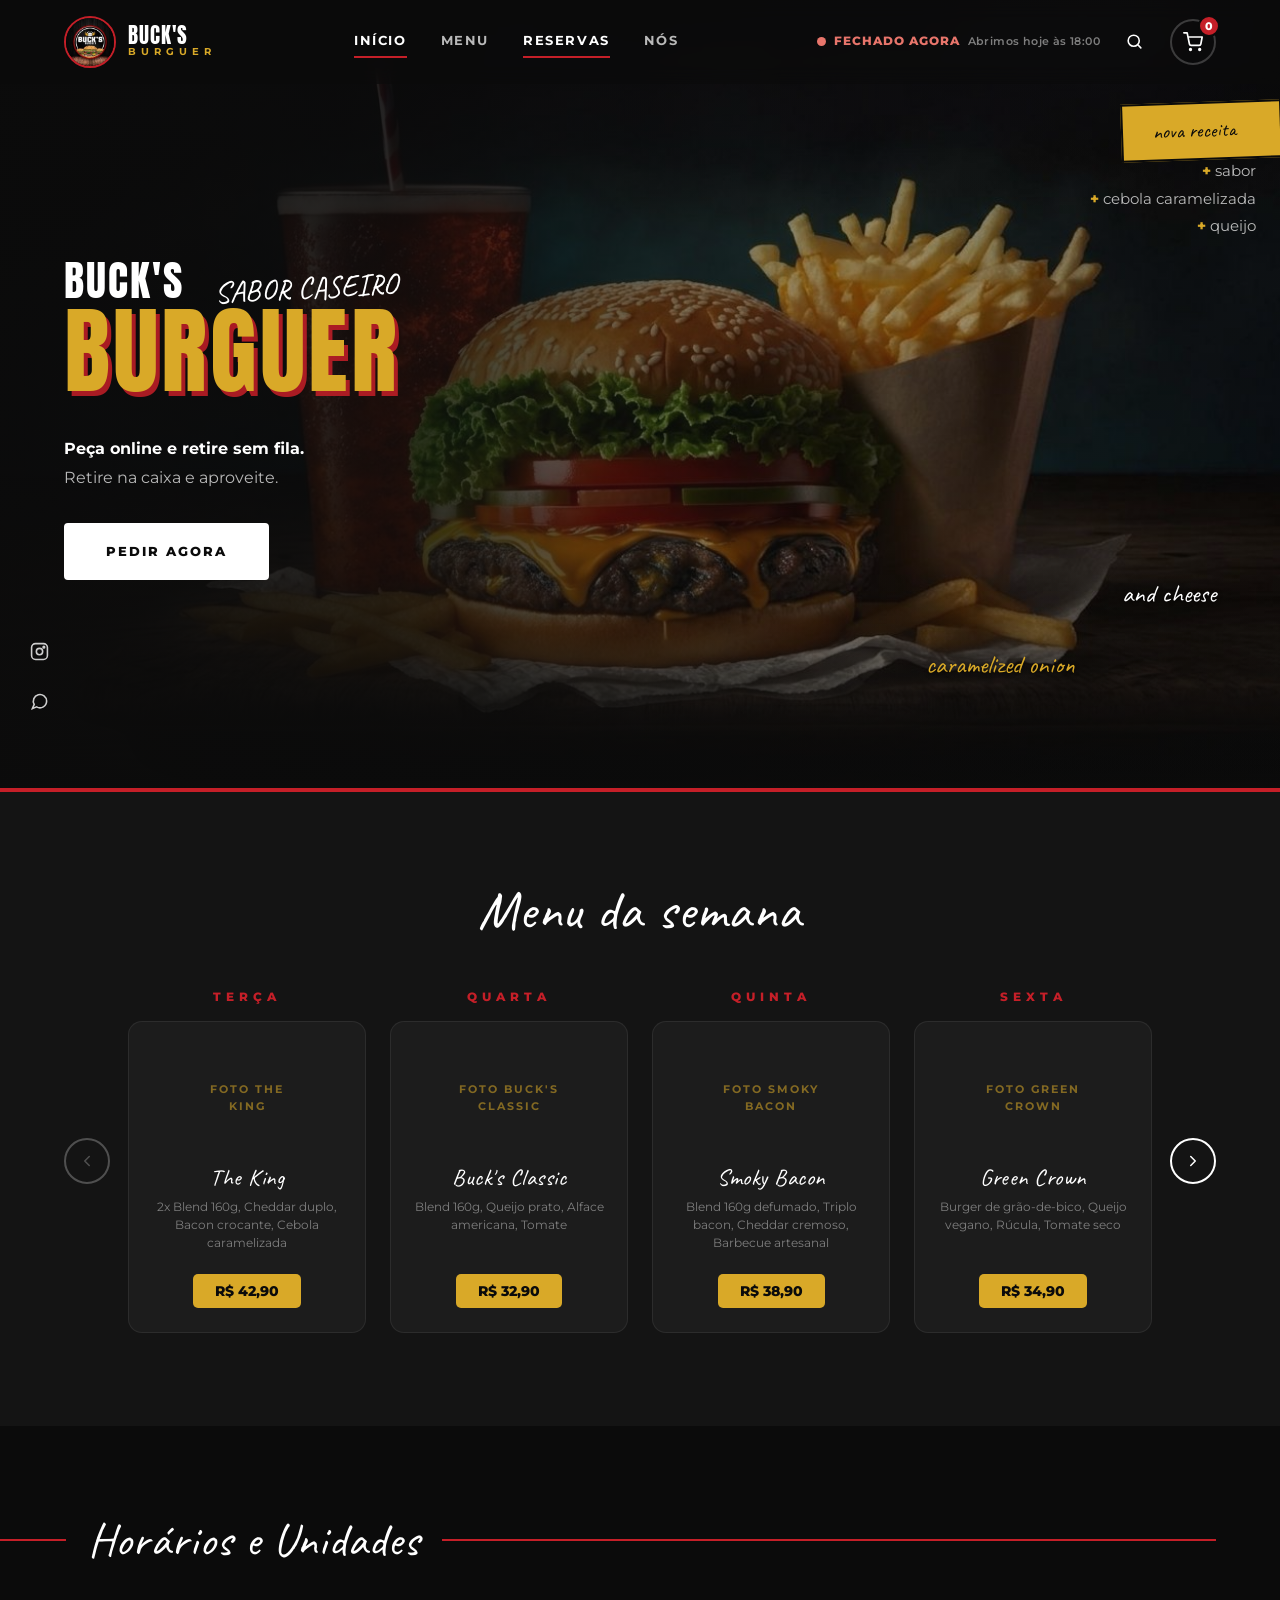
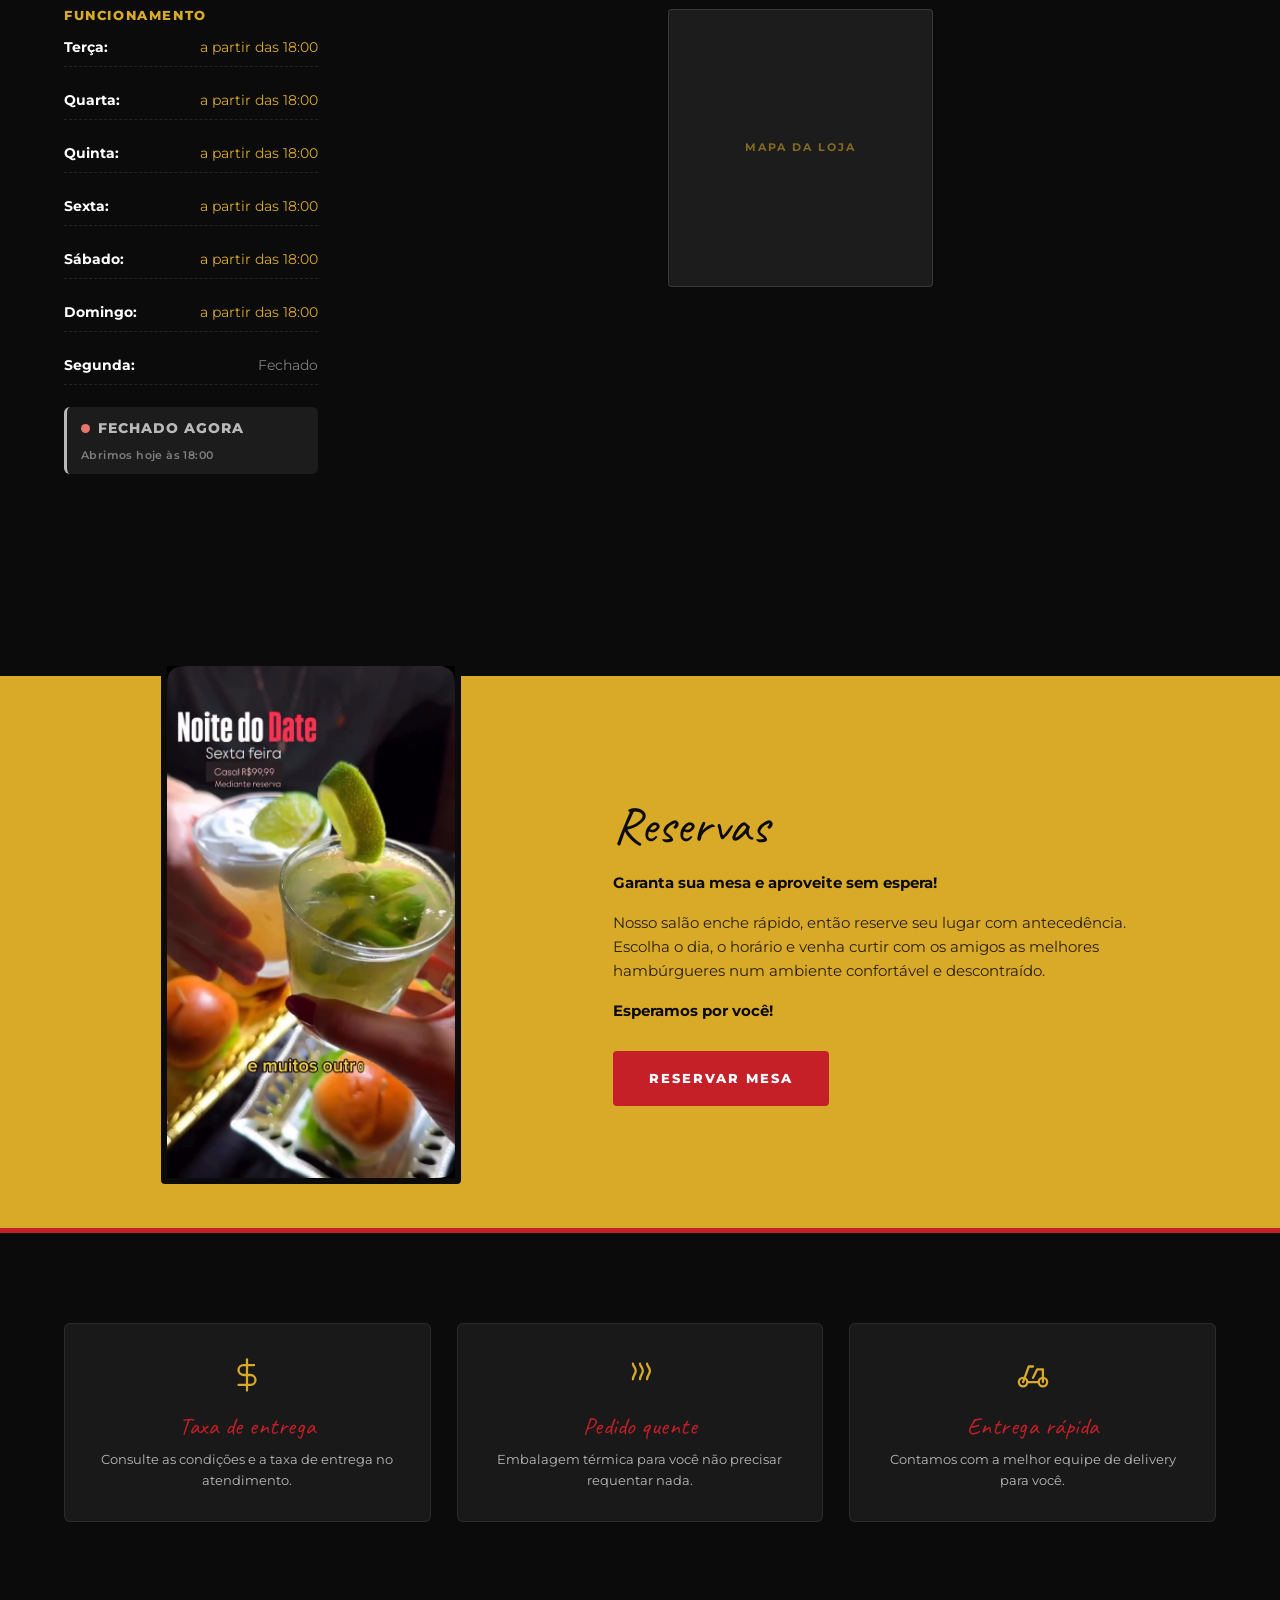
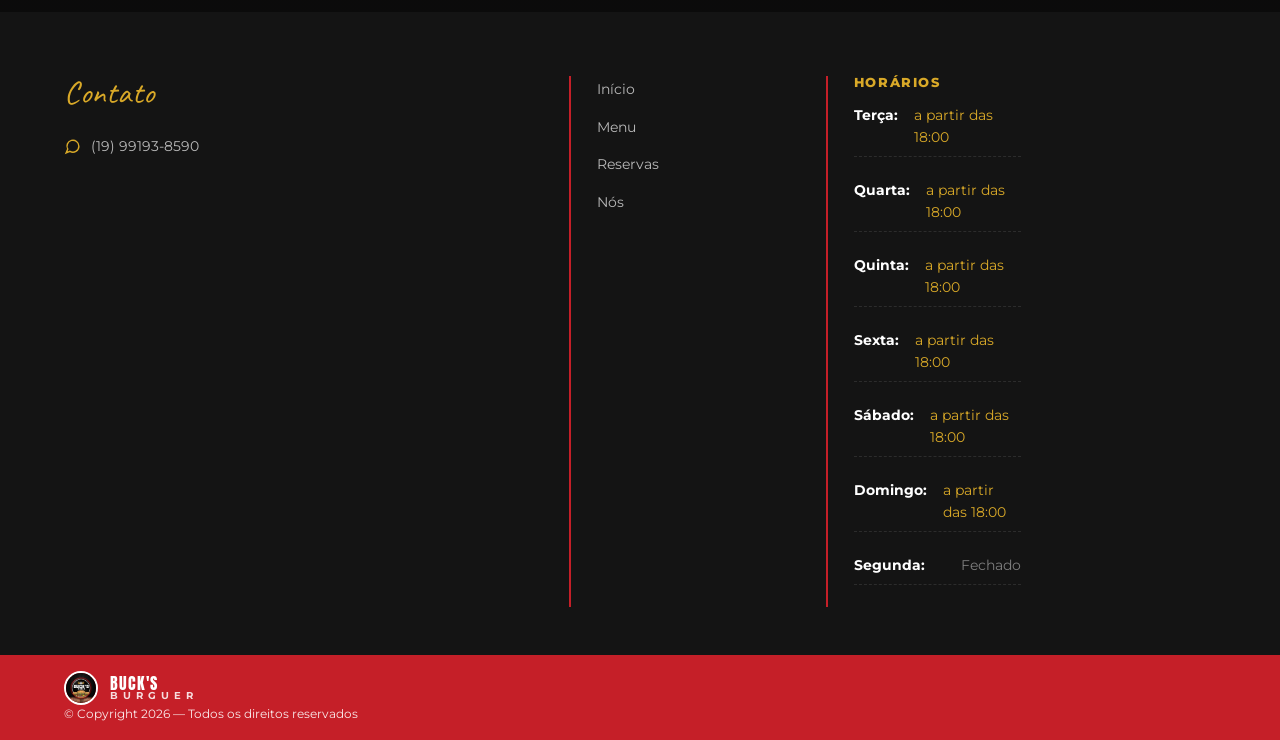
==== commit b7e11097: "Adiciona banner de fundo no hero da home O banner substitui os placeholders de tijolo, madeira e do " ====
--- a/index.html
+++ b/index.html
@@ -93,10 +93,14 @@
 
 <!-- ============ HERO ============ -->
 <section class="hero-v2">
-  <!-- IMAGEM DE FUNDO: parede de tijolo escura -> assets/images/hero-tijolo.jpg -->
-  <div class="ph hero-v2__fundo ph--sem-borda"></div>
-  <!-- IMAGEM: tábua de madeira (faixa inferior) -> assets/images/hero-madeira.jpg -->
-  <div class="ph hero-v2__madeira ph--sem-borda"></div>
+  <!-- Banner do hero. alt vazio porque é imagem decorativa: o texto ao
+       lado já diz tudo, e um alt aqui só repetiria a leitura.
+       fetchpriority="high" porque é o maior elemento da primeira tela. -->
+  <img class="hero-v2__foto"
+       src="assets/images/hero-banner.jpg"
+       alt="" width="1376" height="768"
+       fetchpriority="high" decoding="async">
+  <div class="hero-v2__veu" aria-hidden="true"></div>
 
   <div class="fita">nova receita</div>
   <div class="fita__lista">
@@ -104,6 +108,9 @@
     <span>+ cebola caramelizada</span>
     <span>+ queijo</span>
   </div>
+
+  <span class="hero-v2__nota hero-v2__nota--1">and cheese</span>
+  <span class="hero-v2__nota hero-v2__nota--2">caramelized onion</span>
 
   <div class="social-rail">
     <a href="#" data-social="instagram" aria-label="Instagram da Buck's Burguer"><svg width="19" height="19" viewBox="0 0 24 24" fill="none" stroke="currentColor" stroke-width="2" aria-hidden="true"><rect x="2" y="2" width="20" height="20" rx="5"/><circle cx="12" cy="12" r="4"/><circle cx="17.5" cy="6.5" r="1"/></svg></a>
@@ -124,12 +131,6 @@
         <a class="btn btn--claro" href="cardapio.html">Pedir agora</a>
       </div>
 
-      <div class="hero-v2__midia">
-        <!-- IMAGEM: hambúrguer principal em PNG sem fundo -> assets/images/hero-burger.png -->
-        <div class="ph" data-label="Foto do hambúrguer&#10;(PNG sem fundo)"></div>
-        <span class="hero-v2__nota hero-v2__nota--1">and cheese</span>
-        <span class="hero-v2__nota hero-v2__nota--2">caramelized onion</span>
-      </div>
     </div>
   </div>
 </section>
--- a/css/components.css
+++ b/css/components.css
@@ -1044,37 +1044,41 @@
   overflow: hidden;
   border-bottom: 4px solid var(--vermelho);
 }
-.hero-v2__fundo {
-  position: absolute; inset: 0;
+/* Banner de fundo do hero */
+.hero-v2__foto {
+  position: absolute;
+  inset: 0;
   z-index: 0;
-  border: none; border-radius: 0;
-  background-color: #100c09;
-}
-.hero-v2__fundo::after {
-  content: '';
-  position: absolute; inset: 0;
-  background: linear-gradient(90deg, rgba(11,11,11,.94) 10%, rgba(11,11,11,.5) 58%, rgba(11,11,11,.88) 100%);
-}
-/* faixa de madeira na base do hero */
-.hero-v2__madeira {
+  width: 100%;
+  height: 100%;
+  object-fit: cover;
+  /* A comida fica à direita da imagem; o texto ocupa a esquerda. */
+  object-position: 68% center;
+}
+
+/* Véu que escurece o lado do texto e funde a base com a seção seguinte */
+.hero-v2__veu {
   position: absolute;
-  left: 0; right: 0; bottom: 0;
-  height: 150px;
+  inset: 0;
   z-index: 1;
-  border: none; border-radius: 0;
-  background-color: var(--marrom);
-}
-.hero-v2__madeira::after {
-  content: '';
-  position: absolute; inset: 0;
-  background: linear-gradient(180deg, rgba(11,11,11,.92), rgba(11,11,11,.45));
+  background:
+    linear-gradient(90deg,
+      rgba(11,11,11,.95) 0%,
+      rgba(11,11,11,.86) 30%,
+      rgba(11,11,11,.42) 62%,
+      rgba(11,11,11,.30) 100%),
+    linear-gradient(180deg,
+      rgba(11,11,11,.55) 0%,
+      rgba(11,11,11,0) 28%,
+      rgba(11,11,11,0) 72%,
+      rgba(11,11,11,.85) 100%);
 }
 
 .hero-v2__inner {
   position: relative;
   z-index: 3;
   display: grid;
-  grid-template-columns: 1fr 1.15fr;
+  grid-template-columns: minmax(0, 560px);
   align-items: center;
   gap: 20px;
   width: 100%;
@@ -1126,14 +1130,6 @@
 }
 
 /* Burger + legendas manuscritas */
-.hero-v2__midia { position: relative; }
-.hero-v2__midia .ph {
-  aspect-ratio: 1/.92;
-  min-height: 320px;
-  border: none;
-  background-color: transparent;
-}
-.hero-v2__midia .ph::before { color: rgba(217,169,40,.5); }
 .hero-v2__nota {
   position: absolute;
   font-family: var(--fonte-script);
@@ -1142,8 +1138,9 @@
   white-space: nowrap;
   text-shadow: 0 1px 4px rgba(0,0,0,.9);
 }
-.hero-v2__nota--1 { right: 2%;  bottom: 16%; }
-.hero-v2__nota--2 { right: 14%; bottom: 5%; color: var(--dourado); }
+.hero-v2__nota { z-index: 3; }
+.hero-v2__nota--1 { right: 5%;  bottom: 22%; }
+.hero-v2__nota--2 { right: 16%; bottom: 13%; color: var(--dourado); }
 
 /* Fita "nova receita" */
 .fita {
--- a/css/responsive.css
+++ b/css/responsive.css
@@ -120,9 +120,8 @@
 }
 
 @media (max-width: 1024px) {
-  .hero-v2 { padding-bottom: 150px; }
+  .hero-v2 { padding-bottom: 110px; }
   .hero-v2__inner { grid-template-columns: 1fr; gap: 24px; }
-  .hero-v2__midia { max-width: 460px; }
   .fita, .fita__lista { display: none; }
   .social-rail { bottom: 24px; }
 
@@ -143,12 +142,23 @@
 }
 
 @media (max-width: 640px) {
-  .hero-v2 { min-height: auto; padding: calc(var(--header-h) + 40px) 0 130px; }
-  .hero-v2__midia .ph { min-height: 230px; }
+  .hero-v2 { min-height: 88vh; padding: calc(var(--header-h) + 36px) 0 120px; }
+  /* Em tela estreita o texto cobre a largura toda: o véu precisa
+     escurecer tudo, não só o lado esquerdo. */
+  .hero-v2__veu {
+    background:
+      linear-gradient(180deg,
+        rgba(11,11,11,.92) 0%,
+        rgba(11,11,11,.72) 42%,
+        rgba(11,11,11,.55) 62%,
+        rgba(11,11,11,.95) 100%);
+  }
+  .hero-v2__foto { object-position: 72% center; }
   .hero-v2__titulo { text-shadow: 3px 4px 0 rgba(197,31,40,.85); }
   .hero-v2__script { display: block; margin: 8px 0 0; }
-  .hero-v2__nota--1 { bottom: 12%; font-size: 1rem; }
-  .hero-v2__nota--2 { bottom: 2%; font-size: 1rem; }
+  /* Em tela estreita o texto ocupa a largura toda e as legendas
+     manuscritas colidiriam com o botão. */
+  .hero-v2__nota { display: none; }
   .social-rail { left: 10px; gap: 8px; }
   .hero-v2 .container { padding-left: 54px; }
 
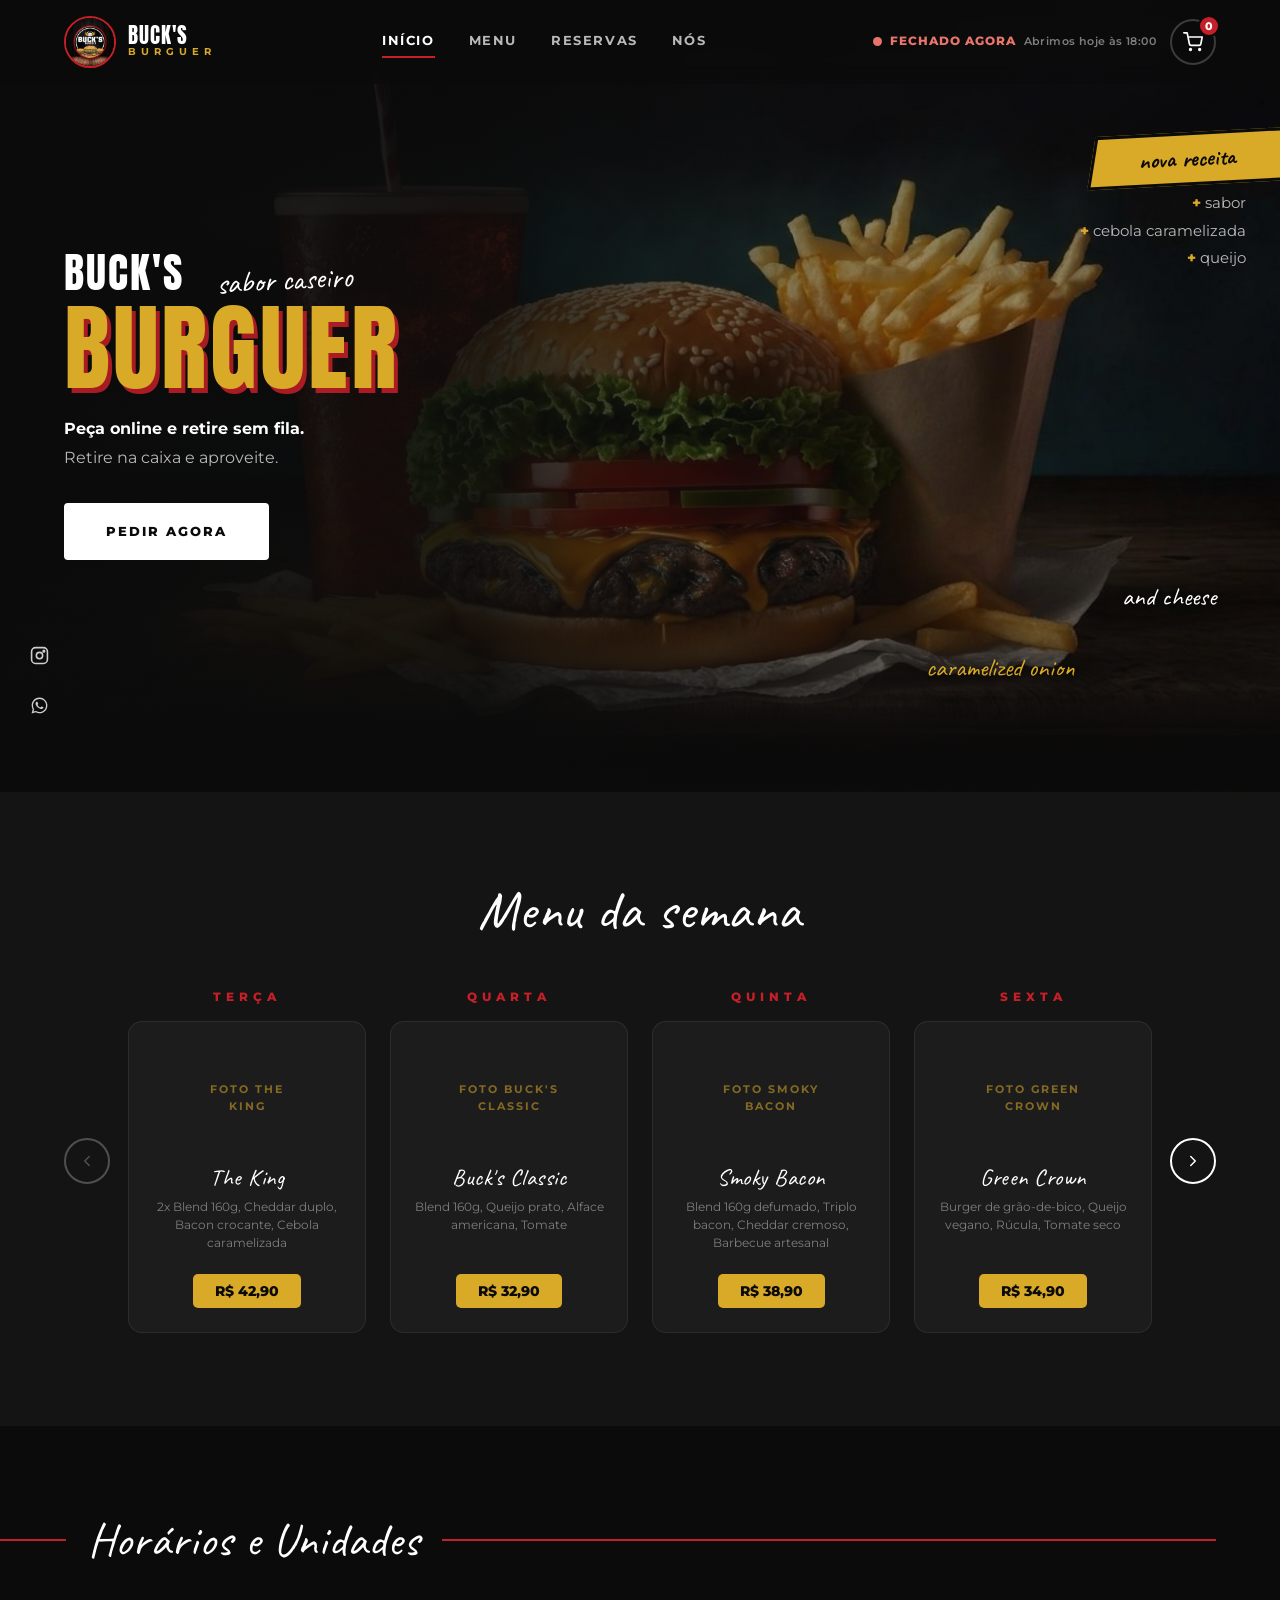
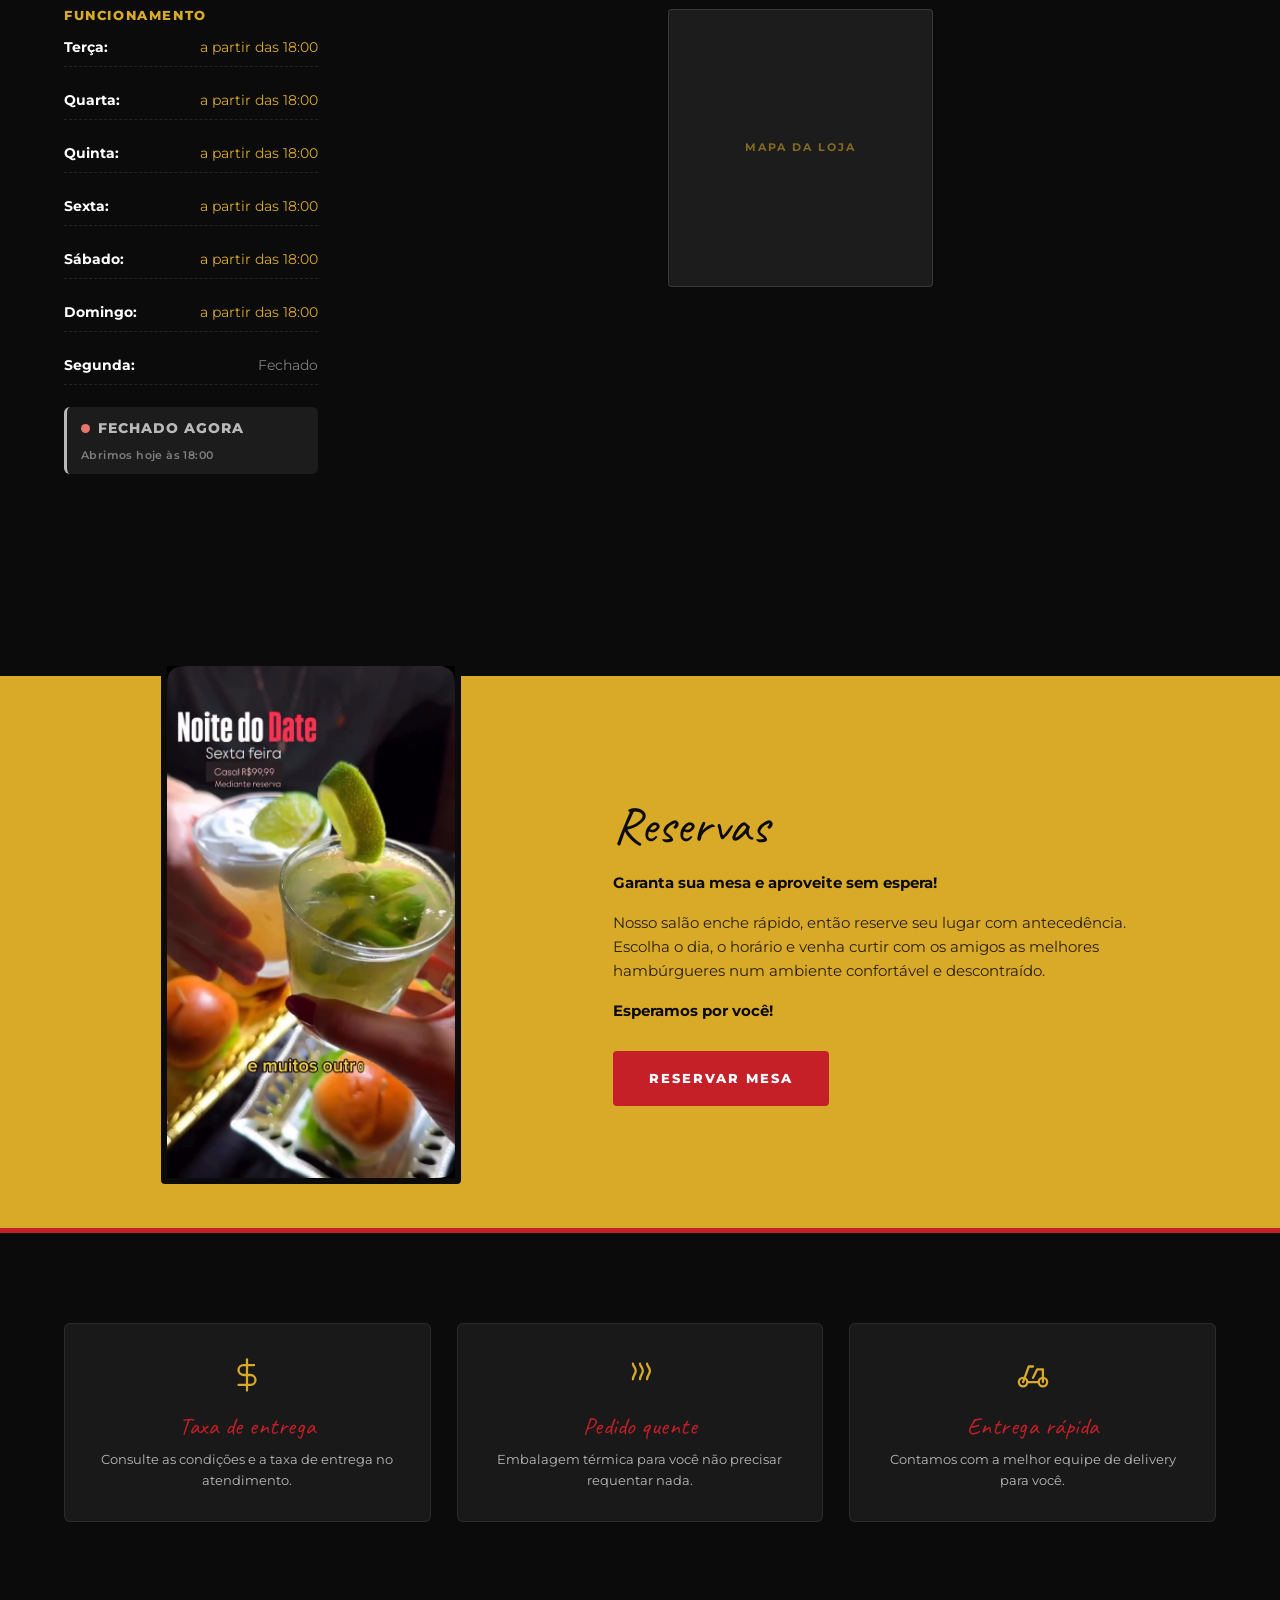
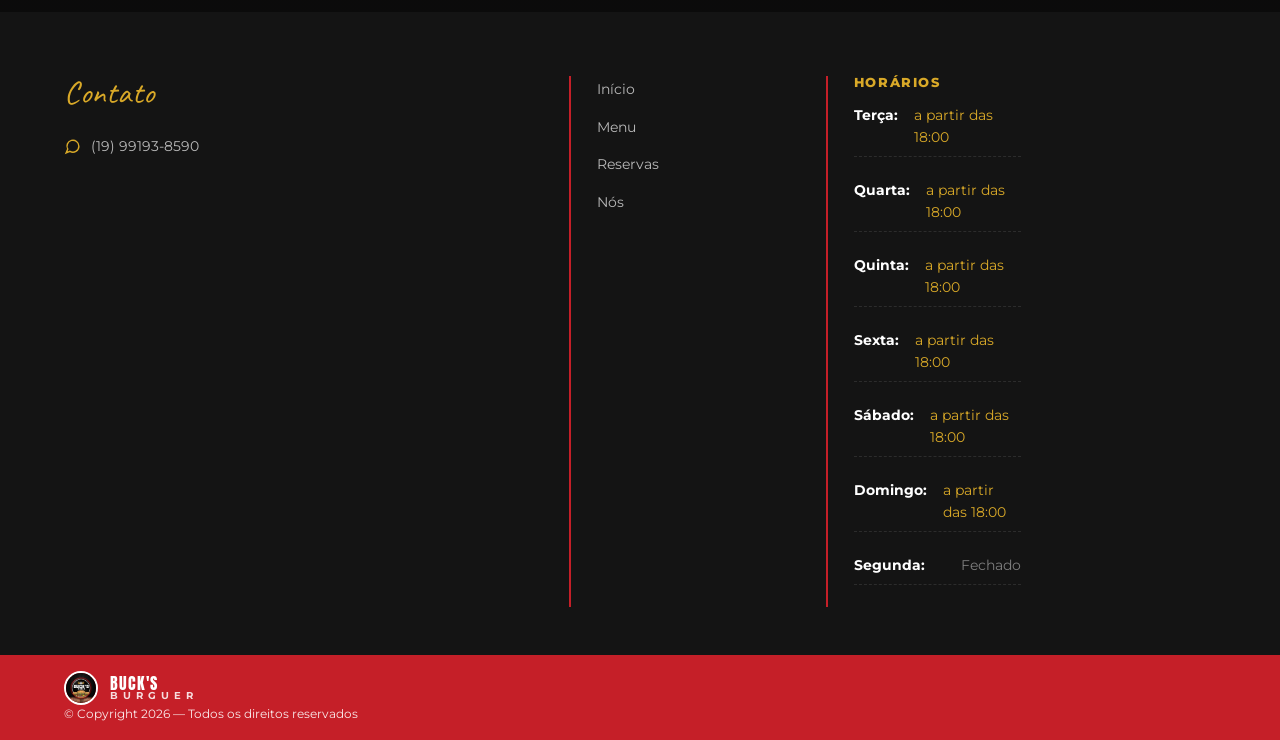
==== commit 10554b7a: "Aproxima o hero da referência e corrige o link ativo do menu Header: - Remove o botão de busca; o ca" ====
--- a/index.html
+++ b/index.html
@@ -73,10 +73,6 @@
     <div class="header__acoes">
       <p class="status-loja" data-status-loja></p>
 
-      <a class="busca-btn" href="cardapio.html" aria-label="Buscar no cardápio">
-        <svg width="19" height="19" viewBox="0 0 24 24" fill="none" stroke="currentColor" stroke-width="2" stroke-linecap="round" aria-hidden="true"><circle cx="11" cy="11" r="7"/><path d="m20 20-3.5-3.5"/></svg>
-      </a>
-
       <button class="carrinho-btn" id="carrinhoAbrir" type="button" aria-label="Abrir carrinho">
         <svg width="20" height="20" viewBox="0 0 24 24" fill="none" stroke="currentColor" stroke-width="2" stroke-linecap="round" stroke-linejoin="round" aria-hidden="true"><circle cx="9" cy="21" r="1"/><circle cx="20" cy="21" r="1"/><path d="M1 1h4l2.7 13.4a2 2 0 0 0 2 1.6h9.7a2 2 0 0 0 2-1.6L23 6H6"/></svg>
         <span class="carrinho-btn__contador" id="carrinhoContador" hidden>0</span>
@@ -102,7 +98,7 @@
        fetchpriority="high" decoding="async">
   <div class="hero-v2__veu" aria-hidden="true"></div>
 
-  <div class="fita">nova receita</div>
+  <p class="fita"><span>nova receita</span></p>
   <div class="fita__lista">
     <span>+ sabor</span>
     <span>+ cebola caramelizada</span>
@@ -114,7 +110,7 @@
 
   <div class="social-rail">
     <a href="#" data-social="instagram" aria-label="Instagram da Buck's Burguer"><svg width="19" height="19" viewBox="0 0 24 24" fill="none" stroke="currentColor" stroke-width="2" aria-hidden="true"><rect x="2" y="2" width="20" height="20" rx="5"/><circle cx="12" cy="12" r="4"/><circle cx="17.5" cy="6.5" r="1"/></svg></a>
-    <a href="#" data-social="whatsapp" aria-label="WhatsApp da Buck's Burguer"><svg width="19" height="19" viewBox="0 0 24 24" fill="none" stroke="currentColor" stroke-width="2" aria-hidden="true"><path d="M21 11.5a8.4 8.4 0 0 1-12.6 7.3L3 21l2.3-5.3A8.4 8.4 0 1 1 21 11.5z"/></svg></a>
+    <a href="#" data-social="whatsapp" aria-label="WhatsApp da Buck's Burguer"><svg width="19" height="19" viewBox="0 0 24 24" fill="currentColor" aria-hidden="true"><path d="M12.04 2C6.58 2 2.13 6.45 2.13 11.91c0 1.75.46 3.45 1.32 4.95L2 22l5.25-1.38a9.9 9.9 0 0 0 4.79 1.22h.01c5.46 0 9.91-4.45 9.91-9.91 0-2.65-1.03-5.14-2.9-7.01A9.82 9.82 0 0 0 12.04 2zm0 18.15h-.01a8.2 8.2 0 0 1-4.19-1.15l-.3-.18-3.12.82.83-3.04-.2-.31a8.2 8.2 0 0 1-1.26-4.38c0-4.54 3.7-8.23 8.25-8.23a8.2 8.2 0 0 1 5.82 2.42 8.17 8.17 0 0 1 2.41 5.82c0 4.54-3.7 8.23-8.23 8.23zm4.52-6.16c-.25-.12-1.47-.72-1.69-.81-.23-.08-.39-.12-.56.13-.16.24-.64.8-.78.97-.15.16-.29.18-.53.06-.25-.12-1.05-.39-1.99-1.23-.74-.66-1.23-1.47-1.38-1.72-.14-.25-.01-.38.11-.5.11-.11.25-.29.37-.43.12-.15.16-.25.25-.41.08-.17.04-.31-.02-.43-.06-.12-.56-1.34-.76-1.84-.2-.48-.4-.42-.56-.43h-.48c-.16 0-.43.06-.65.31-.22.25-.85.84-.85 2.03 0 1.2.87 2.35.99 2.51.12.16 1.71 2.61 4.15 3.66.58.25 1.03.4 1.38.51.58.19 1.11.16 1.53.1.47-.07 1.44-.59 1.64-1.16.2-.57.2-1.05.14-1.16-.06-.1-.22-.16-.47-.28z"/></svg></a>
   </div>
 
   <div class="container">
--- a/css/components.css
+++ b/css/components.css
@@ -1007,16 +1007,6 @@
    ====== LAYOUT DA HOME (baseado na referência) ======
    ================================================================== */
 
-/* ---------- Header: busca ---------- */
-.busca-btn {
-  width: 42px; height: 42px;
-  display: grid; place-items: center;
-  background: none; border: 0;
-  color: var(--branco);
-  transition: var(--transicao);
-}
-.busca-btn:hover { color: var(--dourado); }
-
 /* ---------- Trilho social lateral ---------- */
 .social-rail {
   position: absolute;
@@ -1042,7 +1032,6 @@
   align-items: center;
   padding: calc(var(--header-h) + 56px) 0 120px;
   overflow: hidden;
-  border-bottom: 4px solid var(--vermelho);
 }
 /* Banner de fundo do hero */
 .hero-v2__foto {
@@ -1063,10 +1052,10 @@
   z-index: 1;
   background:
     linear-gradient(90deg,
-      rgba(11,11,11,.95) 0%,
-      rgba(11,11,11,.86) 30%,
-      rgba(11,11,11,.42) 62%,
-      rgba(11,11,11,.30) 100%),
+      rgba(11,11,11,.96) 0%,
+      rgba(11,11,11,.90) 38%,
+      rgba(11,11,11,.45) 64%,
+      rgba(11,11,11,.22) 100%),
     linear-gradient(180deg,
       rgba(11,11,11,.55) 0%,
       rgba(11,11,11,0) 28%,
@@ -1085,6 +1074,16 @@
 }
 
 /* Bloco de texto */
+.hero-v2__h1 {
+  margin: 0 0 22px;
+  /* O h1 global força caixa alta; aqui cada parte decide a sua. */
+  text-transform: none;
+}
+/* Os dois pedaços do h1 são <span>: sem display:block eles ficariam
+   na mesma linha e as margens verticais seriam ignoradas. */
+.hero-v2__marca,
+.hero-v2__titulo { display: block; }
+
 .hero-v2__marca {
   font-family: var(--fonte-titulo);
   font-size: clamp(1.8rem, 3.4vw, 2.6rem);
@@ -1094,7 +1093,8 @@
 }
 .hero-v2__script {
   display: inline-block;
-  margin-left: 18px;
+  margin-left: 20px;
+  text-transform: none;   /* na referência é minúsculo, não caixa alta */
   font-family: var(--fonte-script);
   font-size: clamp(1.4rem, 2.4vw, 2rem);
   color: var(--branco);
@@ -1143,27 +1143,36 @@
 .hero-v2__nota--2 { right: 16%; bottom: 13%; color: var(--dourado); }
 
 /* Fita "nova receita" */
+/* Etiqueta da novidade: paralelogramo inclinado que sai pela borda
+   direita da tela, como na referência. O skew é desfeito no texto
+   para as letras não ficarem tortas. */
 .fita {
   position: absolute;
-  top: calc(var(--header-h) + 18px);
-  right: 0;
+  top: calc(var(--header-h) + 42px);
+  right: -28px;
   z-index: 4;
-  display: flex;
-  align-items: center;
-  gap: 10px;
-  padding: 11px 44px 11px 30px;
+  margin: 0;
+  padding: 12px 72px 12px 44px;
   background: var(--dourado);
   color: var(--preto);
+  border: 3px solid var(--preto);
+  border-right: 0;
+  transform: rotate(-3deg) skewX(-12deg);
+  transform-origin: right center;
+}
+.fita span {
+  display: block;
   font-family: var(--fonte-script);
-  font-size: 1.25rem;
-  border: 2px solid var(--preto);
-  border-right: 0;
-  transform: rotate(-2deg);
+  font-size: 1.45rem;
+  font-weight: 700;
+  line-height: 1;
+  white-space: nowrap;
+  transform: skewX(12deg);
 }
 .fita__lista {
   position: absolute;
-  top: calc(var(--header-h) + 76px);
-  right: 24px;
+  top: calc(var(--header-h) + 108px);
+  right: 34px;
   z-index: 4;
   text-align: right;
   display: grid;
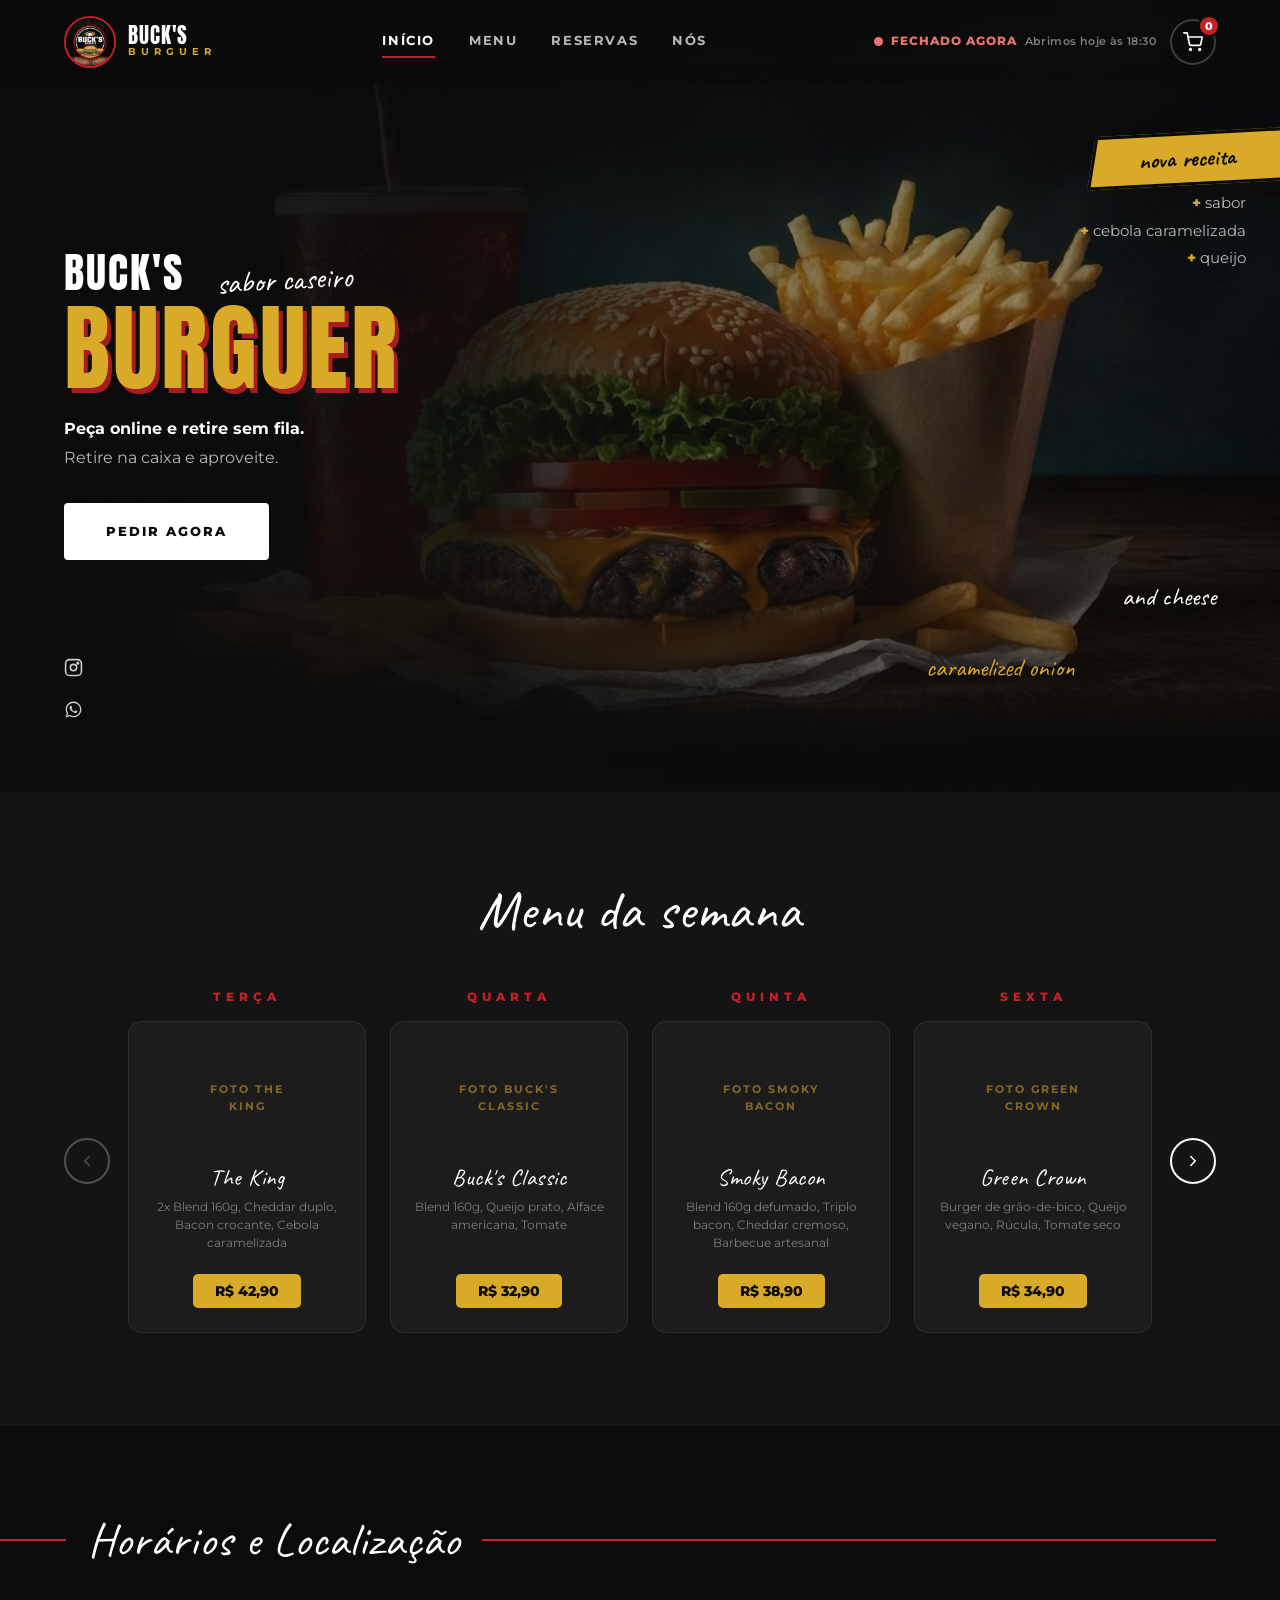
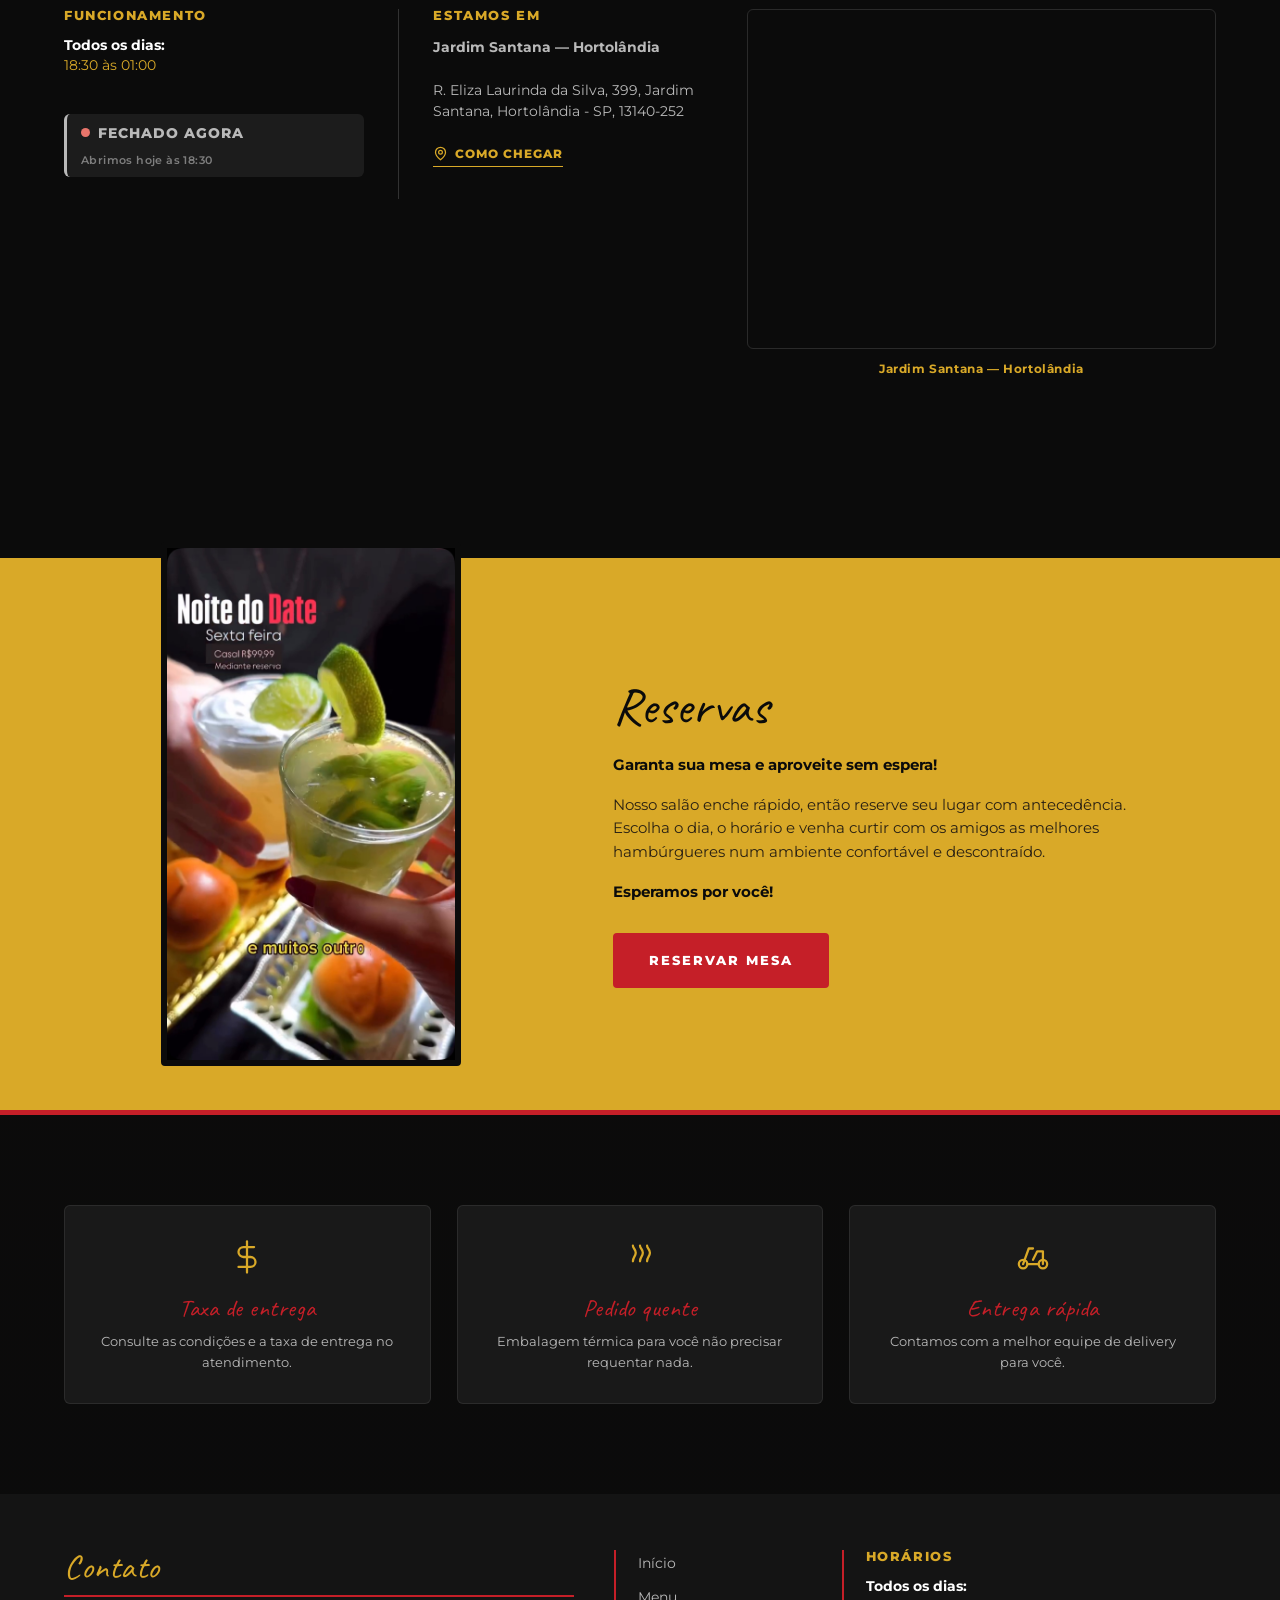
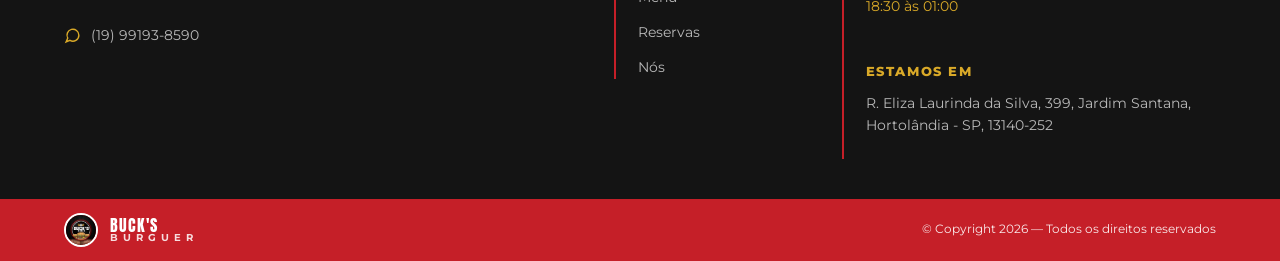
==== commit 5e2e84da: "Horários e localização reais, com mapa, no formato da referência Dados confirmados pela proprietária" ====
--- a/index.html
+++ b/index.html
@@ -150,15 +150,15 @@
   </div>
 </section>
 
-<!-- ============ HORÁRIOS E UNIDADES ============ -->
+<!-- ============ HORÁRIOS E LOCALIZAÇÃO ============ -->
 <section class="horarios-sec" aria-labelledby="tituloHorarios">
   <div class="container">
     <div class="titulo-risco revelar">
-      <h2 id="tituloHorarios">Horários e Unidades</h2>
-    </div>
-
-    <div class="horarios-grade">
-      <div class="horarios-cols revelar">
+      <h2 id="tituloHorarios">Horários e Localização</h2>
+    </div>
+
+    <div class="horarios-grade revelar">
+      <div class="horarios-cols">
         <div class="bloco-info">
           <h3>Funcionamento</h3>
           <!-- Preenchido por js/main.js a partir de BUSINESS_CONFIG.businessHours -->
@@ -166,18 +166,24 @@
           <p class="status-loja status-loja--bloco" data-status-loja></p>
         </div>
 
-        <div class="bloco-info" data-some-sem-endereco>
+        <div class="bloco-info bloco-info--divisor" data-some-sem-endereco>
           <h3>Estamos em</h3>
-          <p data-endereco></p>
+          <p class="endereco-bairro" data-endereco-bairro></p>
+          <p class="endereco-linha" data-endereco></p>
+          <a class="endereco-rota" data-mapa-link target="_blank" rel="noopener">
+            <svg width="15" height="15" viewBox="0 0 24 24" fill="none" stroke="currentColor" stroke-width="2" stroke-linecap="round" stroke-linejoin="round" aria-hidden="true"><path d="M20 10c0 6-8 12-8 12s-8-6-8-12a8 8 0 0 1 16 0z"/><circle cx="12" cy="10" r="3"/></svg>
+            Como chegar
+          </a>
         </div>
       </div>
 
-      <div class="mapas revelar" data-some-sem-endereco>
-        <div class="mapa-card">
-          <!-- MAPA: só inserir quando o endereço real estiver em js/config.js -->
-          <div class="ph" data-label="Mapa da loja"></div>
-        </div>
-      </div>
+      <figure class="mapa-card" data-some-sem-endereco>
+        <!-- O src é montado por js/main.js a partir do endereço da config,
+             para não existir endereço escrito em dois lugares. -->
+        <iframe data-mapa-embed title="Mapa da Buck's Burguer"
+                loading="lazy" referrerpolicy="no-referrer-when-downgrade"></iframe>
+        <figcaption data-endereco-bairro></figcaption>
+      </figure>
     </div>
   </div>
 </section>
--- a/css/global.css
+++ b/css/global.css
@@ -30,6 +30,7 @@
 
   /* Layout */
   --container:    1200px;
+  --gutter:       24px;   /* recuo lateral do .container e do trilho social */
   --radius:       10px;
   --radius-sm:    6px;
   --header-h:     84px;
@@ -78,7 +79,7 @@
   width: 100%;
   max-width: var(--container);
   margin-inline: auto;
-  padding-inline: 24px;
+  padding-inline: var(--gutter);
 }
 
 .secao { padding: 96px 0; position: relative; }
--- a/css/components.css
+++ b/css/components.css
@@ -1010,14 +1010,19 @@
 /* ---------- Trilho social lateral ---------- */
 .social-rail {
   position: absolute;
-  left: 22px; bottom: 70px;
+  /* Mesma conta do .container, para os ícones nascerem na mesma
+     vertical do texto do hero em vez de num recuo fixo. */
+  left: max(var(--gutter), calc(50% - (var(--container) / 2) + var(--gutter)));
+  bottom: 70px;
   z-index: 5;
   display: grid;
+  justify-items: start;
   gap: 16px;
 }
 .social-rail a {
-  width: 34px; height: 34px;
-  display: grid; place-items: center;
+  width: 26px; height: 26px;
+  /* alinhado à esquerda: o glifo encosta na mesma linha do texto */
+  display: flex; align-items: center; justify-content: flex-start;
   color: var(--branco);
   opacity: .8;
   transition: var(--transicao);
@@ -1321,15 +1326,47 @@
 
 .horarios-grade {
   display: grid;
-  grid-template-columns: 1fr 1fr;
-  gap: 56px;
+  grid-template-columns: 1.15fr .85fr;
+  gap: 48px;
   align-items: start;
 }
+/* Funcionamento | Estamos em, com o fio vertical da referência */
 .horarios-cols {
   display: grid;
-  grid-template-columns: 1fr 1fr;
-  gap: 40px;
-}
+  grid-template-columns: repeat(auto-fit, minmax(190px, 1fr));
+  gap: 34px;
+}
+.bloco-info--divisor {
+  padding-left: 34px;
+  border-left: 1px solid rgba(255,255,255,.16);
+}
+
+.endereco-bairro {
+  margin: 0 0 4px;
+  font-size: .95rem;
+  font-weight: 700;
+  color: var(--dourado);
+}
+.endereco-linha {
+  margin: 0 0 14px;
+  font-size: .85rem;
+  line-height: 1.5;
+  color: var(--texto-suave);
+}
+.endereco-rota {
+  display: inline-flex;
+  align-items: center;
+  gap: 7px;
+  font-size: .78rem;
+  font-weight: 800;
+  letter-spacing: 1px;
+  text-transform: uppercase;
+  color: var(--dourado);
+  border-bottom: 1px solid currentColor;
+  padding-bottom: 2px;
+  transition: var(--transicao);
+}
+.endereco-rota:hover { color: var(--branco); }
 .bloco-info h4 {
   font-family: var(--fonte-texto);
   font-weight: 800;
@@ -1347,21 +1384,29 @@
 .bloco-info p strong { color: var(--branco); }
 .bloco-info__fechado { color: var(--texto-fraco) !important; }
 
-.mapas {
-  display: grid;
-  grid-template-columns: 1fr 1fr;
-  gap: 18px;
-}
-.mapa-card { display: grid; gap: 10px; }
-.mapa-card .ph {
-  aspect-ratio: 1/1.05;
-  border: 1px solid rgba(255,255,255,.12);
-  border-radius: 4px;
-}
-.mapa-card span {
+/* Cartão do mapa: proporção controlada para não esticar na coluna */
+.mapa-card {
+  margin: 0;
+  display: grid;
+  gap: 10px;
+}
+.mapa-card iframe {
+  width: 100%;
+  aspect-ratio: 4 / 3;
+  max-height: 340px;
+  border: 1px solid rgba(255,255,255,.14);
+  border-radius: 6px;
+  /* O mapa do Google vem claro; escurecer integra ao site sem
+     prejudicar a leitura das ruas. */
+  filter: grayscale(.35) brightness(.88) contrast(1.05);
+  transition: var(--transicao);
+}
+.mapa-card iframe:hover { filter: none; }
+.mapa-card figcaption {
   text-align: center;
   font-size: .76rem;
   font-weight: 700;
+  letter-spacing: .6px;
   color: var(--dourado);
 }
 
@@ -1455,21 +1500,39 @@
 .vantagem p { font-size: .82rem; color: var(--texto-suave); margin: 0; }
 
 /* ---------- RODAPÉ (v2) ---------- */
-.footer-v2 { background: var(--preto-2); padding: 64px 0 0; }
+.footer-v2 { background: var(--preto-2); padding: 56px 0 0; }
 .footer-v2__grade {
   display: grid;
-  grid-template-columns: 1.3fr .6fr 1.1fr;
-  gap: 44px;
-  padding-bottom: 48px;
-}
+  /* auto-fit: se um bloco estiver oculto (endereço não confirmado),
+     os outros ocupam o espaço em vez de deixar metade vazia. */
+  grid-template-columns: minmax(280px, 1.5fr) minmax(130px, .55fr) minmax(240px, 1.1fr);
+  gap: 40px;
+  padding-bottom: 40px;
+  align-items: start;
+}
+/* "Contato" com o risco vermelho embaixo, como na referência */
 .footer-v2__titulo {
+  position: relative;
   font-family: var(--fonte-script);
-  font-size: 2rem;
+  font-size: 2.1rem;
   color: var(--dourado);
   text-transform: none;
-  margin-bottom: 26px;
-}
-.footer-v2__contatos { display: flex; flex-wrap: wrap; gap: 24px 34px; }
+  margin: 0 0 8px;
+  padding-bottom: 12px;
+}
+.footer-v2__titulo::after {
+  content: '';
+  position: absolute;
+  left: 0; right: 0; bottom: 0;
+  height: 2px;
+  background: var(--vermelho);
+}
+.footer-v2__contatos {
+  display: flex;
+  flex-wrap: wrap;
+  gap: 14px 34px;
+  padding-top: 20px;
+}
 .footer-v2__contato {
   display: flex;
   align-items: center;
@@ -1481,28 +1544,34 @@
 .footer-v2__contato:hover { color: var(--branco); }
 
 .footer-v2__links {
-  padding-left: 26px;
+  padding-left: 22px;
   border-left: 2px solid var(--vermelho);
 }
-.footer-v2__links li { margin-bottom: 12px; }
+.footer-v2__links li { margin-bottom: 9px; }
+.footer-v2__links li:last-child { margin-bottom: 0; }
 .footer-v2__links a { font-size: .85rem; color: var(--texto-suave); }
 .footer-v2__links a:hover { color: var(--dourado); }
 
 .footer-v2__info {
   display: grid;
-  grid-template-columns: 1fr 1fr;
-  gap: 28px;
-  padding-left: 26px;
+  grid-template-columns: repeat(auto-fit, minmax(180px, 1fr));
+  gap: 26px;
+  padding-left: 22px;
   border-left: 2px solid var(--vermelho);
 }
 
 .footer-v2__base {
+  padding: 14px 0;
+  background: var(--vermelho);
+}
+/* O flex precisa estar no container interno: a faixa vermelha é
+   full-bleed, mas o conteúdo segue a largura do .container. */
+.footer-v2__base-inner {
   display: flex;
   align-items: center;
   justify-content: space-between;
   gap: 16px;
-  padding: 16px 0;
-  background: var(--vermelho);
+  flex-wrap: wrap;
 }
 .footer-v2__base p { margin: 0; font-size: .74rem; color: rgba(255,255,255,.9); }
 .footer-v2__base .logo__nome { font-size: 1rem; }
@@ -1629,10 +1698,10 @@
   color: var(--texto-fraco);
 }
 .status-loja--bloco {
-  display: flex;
+  display: inline-flex;
   flex-wrap: wrap;
-  margin: 0 0 14px;
-  padding: 10px 14px;
+  margin: 16px 0 0;
+  padding: 8px 14px;
   background: var(--preto-3);
   border-left: 3px solid currentColor;
   border-radius: var(--radius-sm);
@@ -1640,14 +1709,12 @@
 
 /* ---------- Horários e blocos de informação ---------- */
 .horario-linha {
-  display: flex;
-  justify-content: space-between;
-  gap: 16px;
-  margin: 0 0 8px;
-  padding-bottom: 8px;
-  border-bottom: 1px dashed rgba(255,255,255,.1);
+  margin: 0 0 10px;
   font-size: .84rem;
-}
+  line-height: 1.45;
+}
+.horario-linha strong { display: block; }
+.horario-linha span { display: block; }
 .horario-linha strong { color: var(--branco); font-weight: 700; }
 .horario-linha span { color: var(--dourado); }
 .horario-linha--fechado span { color: var(--texto-fraco); }
--- a/css/responsive.css
+++ b/css/responsive.css
@@ -54,7 +54,7 @@
   :root { --header-h: 72px; }
 
   body { font-size: 15px; }
-  .container { padding-inline: 18px; }
+  :root { --gutter: 18px; }
   .secao { padding: 56px 0; }
 
   .titulo-secao { margin-bottom: 36px; }
@@ -125,7 +125,8 @@
   .fita, .fita__lista { display: none; }
   .social-rail { bottom: 24px; }
 
-  .horarios-grade { grid-template-columns: 1fr; gap: 40px; }
+  .horarios-grade { grid-template-columns: 1fr; gap: 36px; }
+  .mapa-card iframe { max-height: 300px; }
 
   .reservas { margin-top: 140px; }
   .reservas__inner { grid-template-columns: 1fr; gap: 32px; }
@@ -133,8 +134,7 @@
 
   .delivery__grade { grid-template-columns: 1fr; max-width: 460px; margin-inline: auto; }
 
-  .footer-v2__grade { grid-template-columns: 1fr 1fr; }
-  .footer-v2__links, .footer-v2__info { padding-left: 22px; }
+  .footer-v2__grade { grid-template-columns: repeat(auto-fit, minmax(240px, 1fr)); }
 }
 
 @media (max-width: 860px) {
@@ -168,16 +168,22 @@
   .carrossel__trilho { grid-auto-columns: 78%; gap: 16px; }
 
   .horarios-cols { grid-template-columns: 1fr; gap: 24px; }
-  .mapas { gap: 12px; }
+  /* Empilhado, o fio vertical vira um fio horizontal */
+  .bloco-info--divisor {
+    padding: 22px 0 0;
+    border-left: 0;
+    border-top: 1px solid rgba(255,255,255,.16);
+  }
+  .mapa-card iframe { aspect-ratio: 4 / 3; max-height: 260px; }
 
   .reservas { margin-top: 120px; padding: 48px 0 56px; }
   .colagem { margin: -90px 0 0; }
   .colagem__cartaz { max-width: 240px; border-width: 5px; }
 
   .footer-v2 { padding-top: 48px; }
-  .footer-v2__grade { grid-template-columns: 1fr; gap: 32px; padding-bottom: 34px; }
+  .footer-v2__grade { grid-template-columns: 1fr; gap: 30px; padding-bottom: 32px; }
   .footer-v2__contatos { flex-direction: column; gap: 14px; }
-  .footer-v2__info { grid-template-columns: 1fr 1fr; gap: 18px; }
+  .footer-v2__info { grid-template-columns: 1fr; gap: 20px; }
   .footer-v2__base .container { justify-content: center; text-align: center; }
 }
 
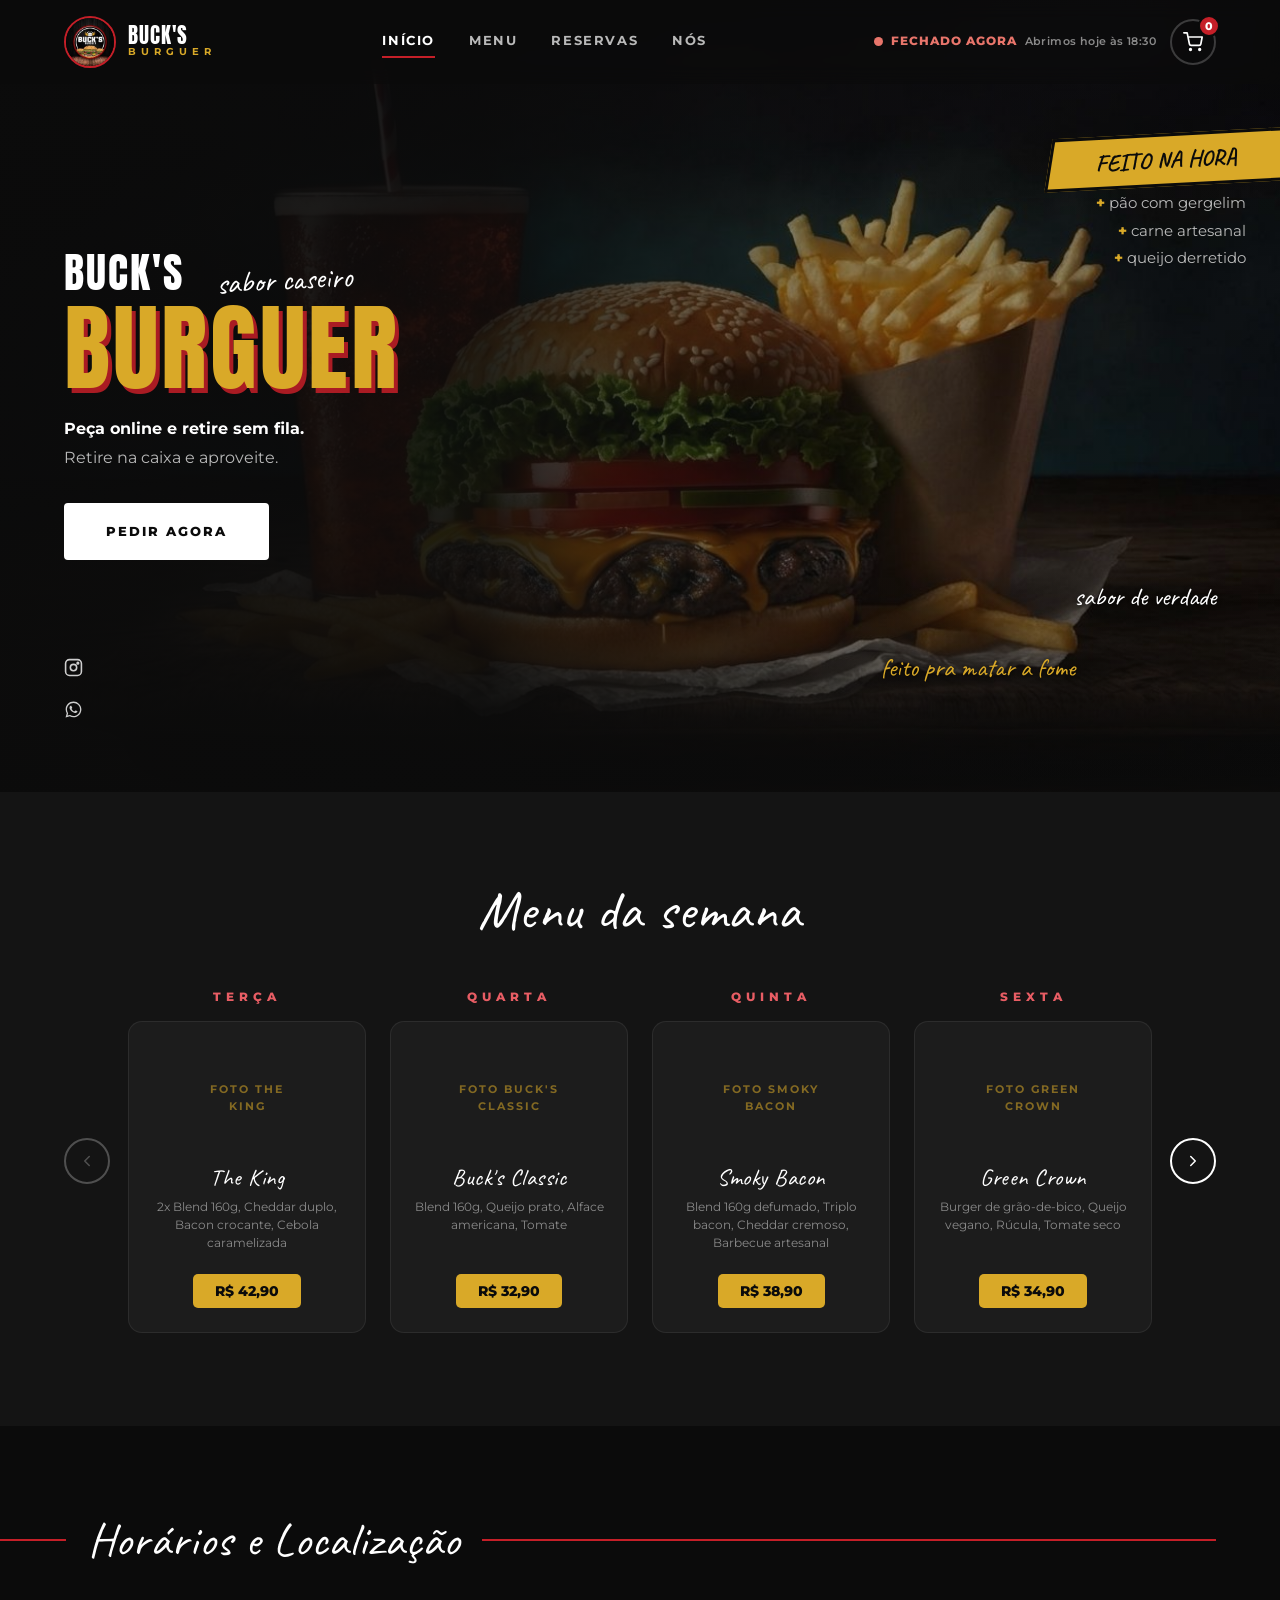
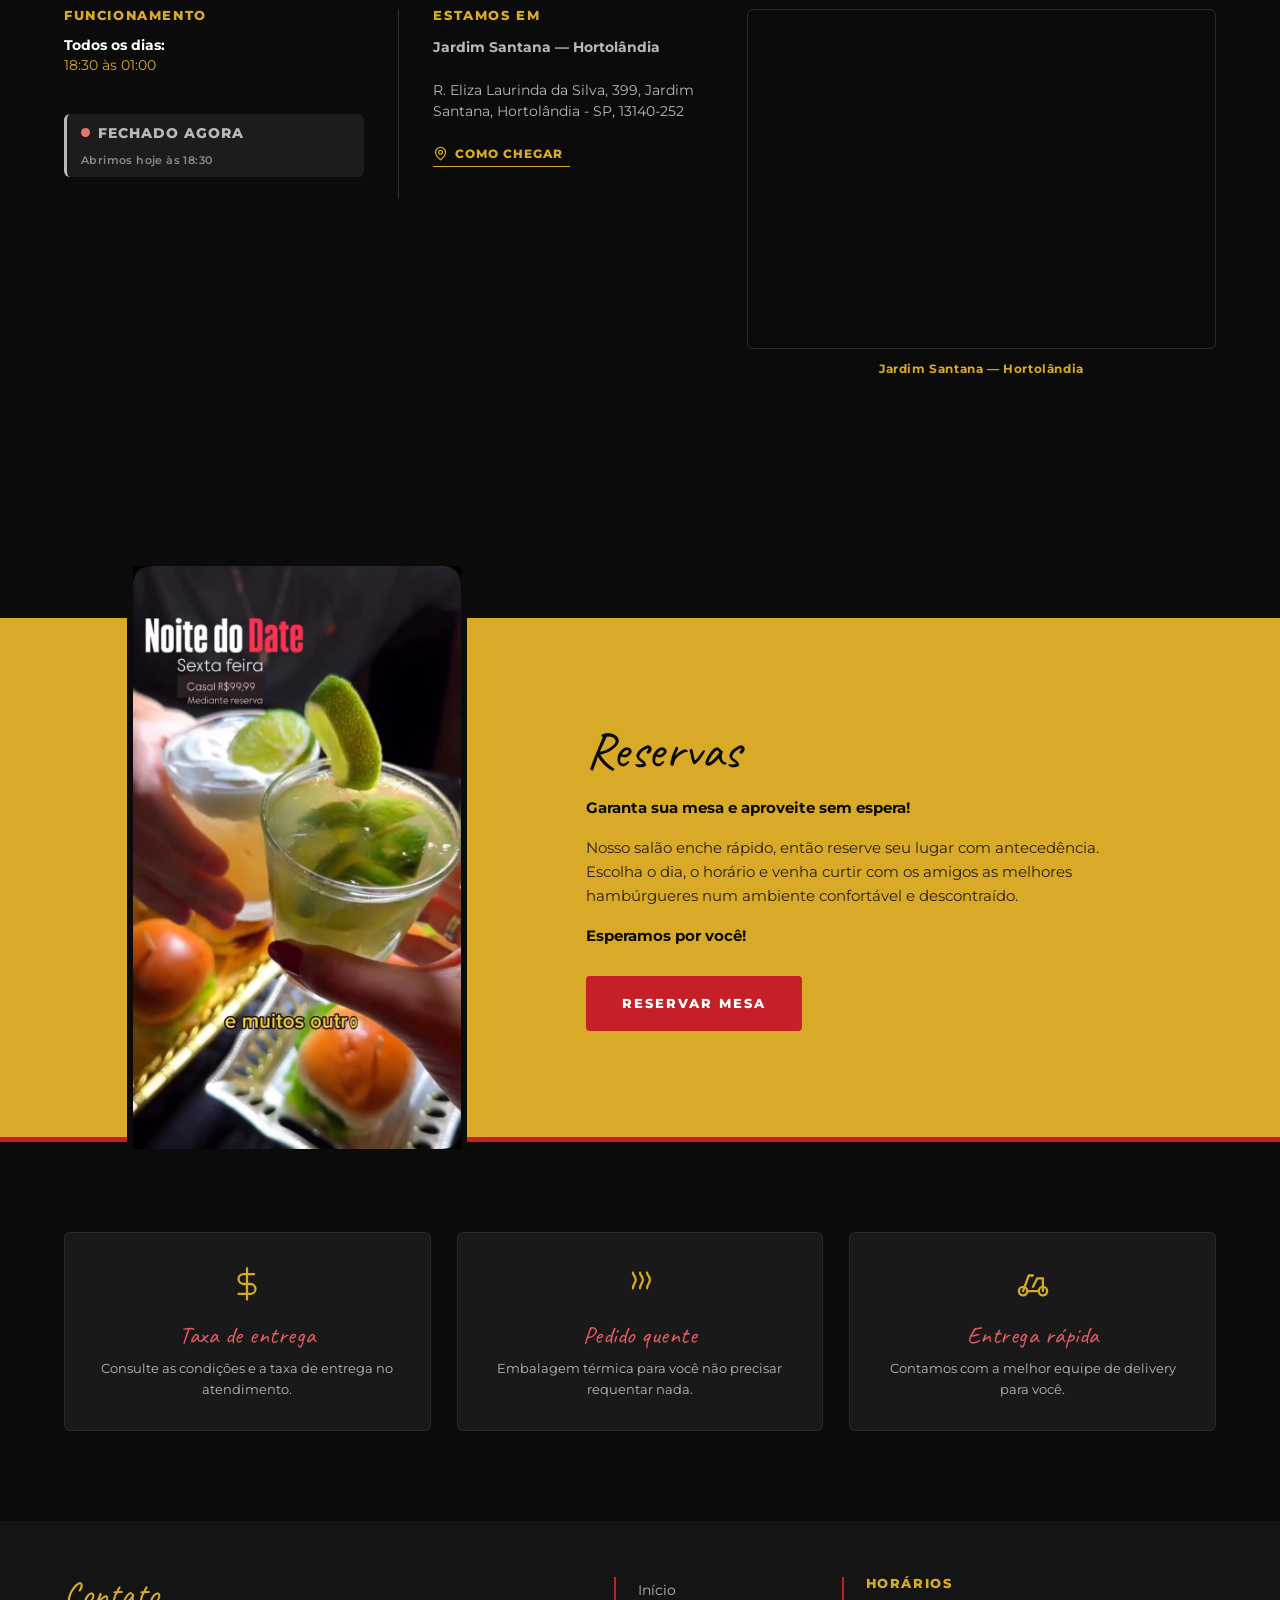
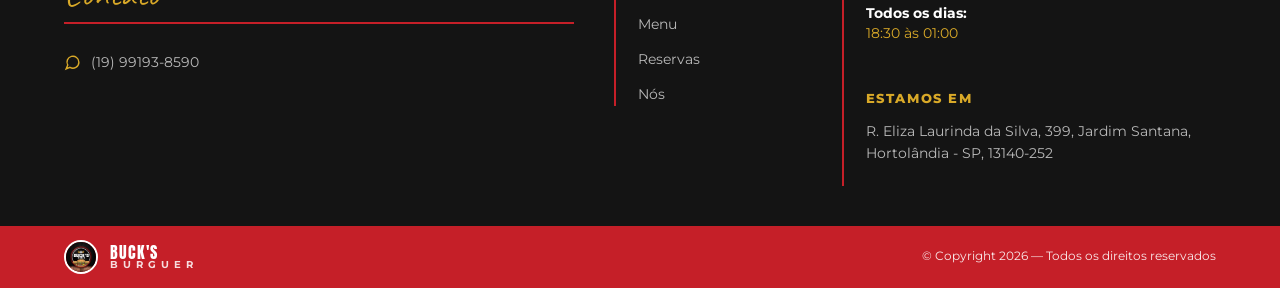
==== commit 3f0a89c5: "Correções da revisão técnica: erros, acessibilidade e limpeza Etapa 1 — crítico - .form__erro tinha " ====
--- a/index.html
+++ b/index.html
@@ -42,7 +42,7 @@
 <!-- Fontes: preconnect + link no head carrega antes do CSS terminar -->
 <link rel="preconnect" href="https://fonts.googleapis.com">
 <link rel="preconnect" href="https://fonts.gstatic.com" crossorigin>
-<link rel="stylesheet" href="https://fonts.googleapis.com/css2?family=Anton&family=Caveat:wght@500;700&family=Montserrat:wght@400;500;600;700;800;900&display=swap">
+<link rel="stylesheet" href="https://fonts.googleapis.com/css2?family=Anton&family=Caveat:wght@500;700&family=Montserrat:wght@400;500;600;700;800&display=swap">
 
 <link rel="stylesheet" href="css/global.css">
 <link rel="stylesheet" href="css/components.css">
@@ -98,15 +98,15 @@
        fetchpriority="high" decoding="async">
   <div class="hero-v2__veu" aria-hidden="true"></div>
 
-  <p class="fita"><span>nova receita</span></p>
+  <p class="fita"><span>FEITO NA HORA</span></p>
   <div class="fita__lista">
-    <span>+ sabor</span>
-    <span>+ cebola caramelizada</span>
-    <span>+ queijo</span>
-  </div>
-
-  <span class="hero-v2__nota hero-v2__nota--1">and cheese</span>
-  <span class="hero-v2__nota hero-v2__nota--2">caramelized onion</span>
+    <span>pão com gergelim</span>
+    <span>carne artesanal</span>
+    <span>queijo derretido</span>
+  </div>
+
+  <span class="hero-v2__nota hero-v2__nota--1">sabor de verdade</span>
+  <span class="hero-v2__nota hero-v2__nota--2">feito pra matar a fome</span>
 
   <div class="social-rail">
     <a href="#" data-social="instagram" aria-label="Instagram da Buck's Burguer"><svg width="19" height="19" viewBox="0 0 24 24" fill="none" stroke="currentColor" stroke-width="2" aria-hidden="true"><rect x="2" y="2" width="20" height="20" rx="5"/><circle cx="12" cy="12" r="4"/><circle cx="17.5" cy="6.5" r="1"/></svg></a>
@@ -172,12 +172,14 @@
           <p class="endereco-linha" data-endereco></p>
           <a class="endereco-rota" data-mapa-link target="_blank" rel="noopener">
             <svg width="15" height="15" viewBox="0 0 24 24" fill="none" stroke="currentColor" stroke-width="2" stroke-linecap="round" stroke-linejoin="round" aria-hidden="true"><path d="M20 10c0 6-8 12-8 12s-8-6-8-12a8 8 0 0 1 16 0z"/><circle cx="12" cy="10" r="3"/></svg>
-            Como chegar
+            Como chegar<span class="sr-only"> (abre em nova aba)</span>
           </a>
         </div>
       </div>
 
-      <figure class="mapa-card" data-some-sem-endereco>
+      <!-- Começa oculto: só aparece quando o JS confirma que há URL
+           válida. Sem isso, um JS que falhe deixaria uma moldura vazia. -->
+      <figure class="mapa-card" data-some-sem-endereco hidden>
         <!-- O src é montado por js/main.js a partir do endereço da config,
              para não existir endereço escrito em dois lugares. -->
         <iframe data-mapa-embed title="Mapa da Buck's Burguer"
@@ -198,7 +200,7 @@
       <img class="colagem__cartaz"
            src="assets/images/noitedoDate.jpg"
            alt="Noite do Date, toda sexta-feira. Casal por R$ 99,99, mediante reserva."
-           width="1242" height="2208" loading="lazy" decoding="async">
+           width="720" height="1280" loading="lazy" decoding="async">
     </div>
 
     <div class="reservas__texto">
@@ -316,6 +318,10 @@
     <button class="btn btn--primario btn--bloco" id="carrinhoFinalizar" type="button">
       Finalizar pedido
     </button>
+    <button class="carrinho__limpar" id="carrinhoLimpar" type="button">
+      Esvaziar carrinho
+    </button>
+
   </div>
 </aside>
 
--- a/css/global.css
+++ b/css/global.css
@@ -10,7 +10,11 @@
   --preto:        #0B0B0B;
   --preto-2:      #141414;
   --preto-3:      #1C1C1C;
-  --vermelho:     #C51F28;
+  --vermelho:     #C51F28;   /* fundos, botões, bordas, badges */
+  /* Vermelho só para TEXTO sobre fundo escuro. O #C51F28 dá apenas
+     2,92:1 sobre #1C1C1C, abaixo do mínimo AA de 4,5:1.
+     Este tom dá 5,02:1 e mantém a leitura da marca. */
+  --vermelho-texto: #E85D64;
   --vermelho-esc: #8E141B;
   --branco:       #FFFFFF;
   --dourado:      #D9A928;
@@ -21,7 +25,7 @@
   /* Texto */
   --texto:        #F2F2F2;
   --texto-suave:  #B9B9B9;
-  --texto-fraco:  #7E7E7E;
+  --texto-fraco:  #8A8A8A;   /* 4,94:1 sobre #1C1C1C (o antigo #7E7E7E dava 4,20:1) */
 
   /* Tipografia */
   --fonte-titulo: 'Anton', 'Arial Black', sans-serif;
--- a/css/components.css
+++ b/css/components.css
@@ -36,7 +36,6 @@
 }
 /* Quando a imagem for inserida via style, escondemos o rótulo */
 .ph[style*="url"]::before { content: ''; }
-.ph--circulo { border-radius: 50%; }
 .ph--sem-borda { border: none; }
 
 /* ================= BOTÕES ================= */
@@ -65,15 +64,6 @@
   background: var(--vermelho-esc);
   border-color: var(--vermelho-esc);
 }
-.btn--dourado {
-  background: var(--dourado);
-  color: var(--preto);
-  border-color: var(--dourado);
-}
-.btn--dourado:hover {
-  background: var(--dourado-esc);
-  border-color: var(--dourado-esc);
-}
 .btn--fantasma {
   background: transparent;
   color: var(--branco);
@@ -84,7 +74,6 @@
   color: var(--dourado);
 }
 .btn--bloco { width: 100%; }
-.btn--pequeno { padding: 10px 20px; font-size: .72rem; }
 
 /* ================= HEADER ================= */
 .header {
@@ -223,44 +212,6 @@
   align-items: center;
   padding-top: var(--header-h);
   overflow: hidden;
-}
-.hero__fundo {
-  position: absolute;
-  inset: 0;
-  z-index: 0;
-  border: none;
-  border-radius: 0;
-  background-color: #0B0B0B;
-}
-.hero__fundo::after {
-  content: '';
-  position: absolute;
-  inset: 0;
-  background: linear-gradient(90deg, rgba(11,11,11,.96) 18%, rgba(11,11,11,.72) 55%, rgba(11,11,11,.9) 100%);
-}
-.hero__inner {
-  position: relative;
-  z-index: 2;
-  display: grid;
-  grid-template-columns: 1.05fr .95fr;
-  gap: 48px;
-  align-items: center;
-  width: 100%;
-}
-.hero__selo {
-  display: inline-flex;
-  align-items: center;
-  gap: 10px;
-  padding: 8px 18px;
-  background: rgba(197,31,40,.14);
-  border: 1px solid var(--vermelho);
-  border-radius: 40px;
-  font-size: .72rem;
-  font-weight: 800;
-  letter-spacing: 3px;
-  text-transform: uppercase;
-  color: var(--dourado);
-  margin-bottom: 26px;
 }
 .hero h1 { margin-bottom: 20px; }
 .hero h1 span { display: block; color: var(--vermelho); }
@@ -273,48 +224,7 @@
   color: var(--texto-suave);
   margin-bottom: 10px;
 }
-.hero__texto {
-  color: var(--texto-suave);
-  font-size: 1.05rem;
-  max-width: 460px;
-  margin-bottom: 34px;
-}
-.hero__acoes { display: flex; flex-wrap: wrap; gap: 16px; }
-.hero__midia { position: relative; }
 .hero__midia .ph { aspect-ratio: 1/1; min-height: 380px; border-radius: 50%; }
-.hero__etiqueta {
-  position: absolute;
-  bottom: 24px; left: -18px;
-  background: var(--dourado);
-  color: var(--preto);
-  padding: 12px 22px;
-  border-radius: 4px;
-  font-family: var(--fonte-titulo);
-  font-size: 1.05rem;
-  transform: rotate(-4deg);
-}
-.hero__stats {
-  position: relative;
-  z-index: 2;
-  display: flex;
-  gap: 48px;
-  margin-top: 56px;
-  padding-top: 32px;
-  border-top: 1px solid rgba(255,255,255,.1);
-}
-.hero__stat strong {
-  display: block;
-  font-family: var(--fonte-titulo);
-  font-size: 2rem;
-  color: var(--dourado);
-}
-.hero__stat span {
-  font-size: .72rem;
-  font-weight: 700;
-  letter-spacing: 2px;
-  text-transform: uppercase;
-  color: var(--texto-fraco);
-}
 
 /* ================= FAIXA CORRIDA ================= */
 .faixa {
@@ -499,35 +409,6 @@
   color: var(--texto-fraco);
 }
 
-/* ================= DIFERENCIAIS ================= */
-.grade-diferenciais {
-  display: grid;
-  grid-template-columns: repeat(auto-fit, minmax(240px, 1fr));
-  gap: 24px;
-}
-.diferencial {
-  text-align: center;
-  padding: 40px 28px;
-  background: var(--preto-3);
-  border: 1px solid rgba(255,255,255,.07);
-  border-radius: var(--radius);
-  transition: var(--transicao);
-}
-.diferencial:hover {
-  border-color: var(--dourado);
-}
-.diferencial__icone {
-  width: 66px; height: 66px;
-  margin: 0 auto 20px;
-  display: grid; place-items: center;
-  background: rgba(197,31,40,.12);
-  border: 2px solid var(--vermelho);
-  border-radius: 50%;
-  color: var(--dourado);
-}
-.diferencial h3 { font-size: 1.1rem; margin-bottom: 10px; }
-.diferencial p { color: var(--texto-suave); font-size: .88rem; margin: 0; }
-
 /* ================= SOBRE / GALERIA ================= */
 .sobre {
   display: grid;
@@ -535,96 +416,8 @@
   gap: 64px;
   align-items: center;
 }
-.sobre__galeria {
-  display: grid;
-  grid-template-columns: 1fr 1fr;
-  grid-template-rows: 200px 140px;
-  gap: 16px;
-}
 .sobre__galeria .ph:first-child { grid-row: span 2; }
-.sobre__conteudo h2 { margin-bottom: 20px; }
-.sobre__conteudo p { color: var(--texto-suave); }
-.sobre__lista { margin: 26px 0 32px; display: grid; gap: 12px; }
-.sobre__lista li {
-  display: flex;
-  align-items: flex-start;
-  gap: 12px;
-  color: var(--texto-suave);
-  font-size: .93rem;
-}
-.sobre__lista li::before {
-  content: '✦';
-  color: var(--dourado);
-  font-size: .9rem;
-  line-height: 1.6;
-}
-
-/* ================= CTA ================= */
-.cta {
-  position: relative;
-  padding: 90px 0;
-  text-align: center;
-  background: var(--preto-2);
-  border-block: 3px solid var(--vermelho);
-  overflow: hidden;
-}
-.cta__fundo {
-  position: absolute; inset: 0;
-  border: none; border-radius: 0;
-  opacity: .22;
-}
-.cta__inner { position: relative; z-index: 2; }
-.cta h2 { margin-bottom: 14px; }
-.cta p { color: var(--texto-suave); max-width: 520px; margin: 0 auto 32px; }
-
-/* ================= FOOTER ================= */
-.footer {
-  background: var(--preto-2);
-  padding: 72px 0 0;
-  border-top: 1px solid rgba(255,255,255,.07);
-}
-.footer__grade {
-  display: grid;
-  grid-template-columns: 1.4fr 1fr 1fr 1.2fr;
-  gap: 40px;
-  padding-bottom: 56px;
-}
-.footer h4 {
-  font-family: var(--fonte-texto);
-  font-weight: 800;
-  font-size: .8rem;
-  letter-spacing: 2.5px;
-  text-transform: uppercase;
-  color: var(--dourado);
-  margin-bottom: 20px;
-}
-.footer p, .footer li, .footer a { color: var(--texto-suave); font-size: .88rem; }
-.footer li { margin-bottom: 10px; }
-.footer a:hover { color: var(--vermelho); }
 .footer .logo { margin-bottom: 18px; }
-.footer__social { display: flex; gap: 12px; margin-top: 18px; }
-.footer__social a {
-  width: 40px; height: 40px;
-  display: grid; place-items: center;
-  border: 1px solid rgba(255,255,255,.18);
-  border-radius: 50%;
-  color: var(--texto-suave);
-  transition: var(--transicao);
-}
-.footer__social a:hover {
-  background: var(--vermelho);
-  border-color: var(--vermelho);
-  color: var(--branco);
-}
-.footer__base {
-  padding: 22px 0;
-  border-top: 1px solid rgba(255,255,255,.07);
-  display: flex;
-  justify-content: space-between;
-  flex-wrap: wrap;
-  gap: 12px;
-}
-.footer__base p { margin: 0; font-size: .8rem; color: var(--texto-fraco); }
 
 /* ================= CARRINHO (drawer) ================= */
 .overlay {
@@ -668,7 +461,7 @@
   font-size: 1.1rem;
   line-height: 1;
 }
-.carrinho__fechar:hover { border-color: var(--vermelho); color: var(--vermelho); }
+.carrinho__fechar:hover { border-color: var(--vermelho); color: var(--vermelho-texto); }
 .carrinho__lista {
   flex: 1;
   overflow-y: auto;
@@ -687,7 +480,7 @@
   display: grid;
   grid-template-columns: 68px 1fr auto;
   gap: 14px;
-  align-items: center;
+  align-items: start;
   padding-bottom: 16px;
   border-bottom: 1px solid rgba(255,255,255,.07);
 }
@@ -719,7 +512,7 @@
   font-size: .85rem;
   line-height: 1;
 }
-.item-carrinho__qtd button:hover { border-color: var(--vermelho); color: var(--vermelho); }
+.item-carrinho__qtd button:hover { border-color: var(--vermelho); color: var(--vermelho-texto); }
 .item-carrinho__qtd span { font-size: .85rem; font-weight: 700; min-width: 20px; text-align: center; }
 .item-carrinho__remover {
   background: none; border: 0;
@@ -727,29 +520,11 @@
   font-size: 1.1rem;
   padding: 4px;
 }
-.item-carrinho__remover:hover { color: var(--vermelho); }
+.item-carrinho__remover:hover { color: var(--vermelho-texto); }
 .carrinho__rodape {
   padding: 22px 24px 28px;
   border-top: 1px solid rgba(255,255,255,.08);
   background: var(--preto-3);
-}
-.carrinho__total {
-  display: flex;
-  justify-content: space-between;
-  align-items: baseline;
-  margin-bottom: 18px;
-}
-.carrinho__total span {
-  font-size: .78rem;
-  font-weight: 800;
-  letter-spacing: 2px;
-  text-transform: uppercase;
-  color: var(--texto-suave);
-}
-.carrinho__total strong {
-  font-family: var(--fonte-titulo);
-  font-size: 1.9rem;
-  color: var(--dourado);
 }
 
 /* ================= TOAST ================= */
@@ -797,7 +572,7 @@
   color: var(--texto-fraco);
 }
 .migalhas a:hover { color: var(--dourado); }
-.migalhas span { color: var(--vermelho); }
+.migalhas span { color: var(--vermelho-texto); }
 
 /* ================= PRODUTO ================= */
 .produto {
@@ -807,7 +582,7 @@
   align-items: start;
 }
 .produto__galeria { display: grid; gap: 14px; }
-.produto__principal { aspect-ratio: 1/1; }
+.produto__principal { aspect-ratio: 1/1; position: relative; overflow: hidden; }
 .produto__miniaturas {
   display: grid;
   grid-template-columns: repeat(4, 1fr);
@@ -948,9 +723,6 @@
   border-color: var(--vermelho);
 }
 .campo input::placeholder, .campo textarea::placeholder { color: var(--texto-fraco); }
-.form__erro { color: var(--vermelho); font-size: .76rem; display: none; }
-.campo.invalido .form__erro { display: block; }
-.campo.invalido input, .campo.invalido textarea { border-color: var(--vermelho); }
 
 /* ================= CONTATO ================= */
 .contato {
@@ -960,46 +732,6 @@
   align-items: start;
 }
 .info-contato { display: grid; gap: 22px; }
-.info-item {
-  display: flex;
-  gap: 16px;
-  align-items: flex-start;
-  padding: 20px;
-  background: var(--preto-3);
-  border: 1px solid rgba(255,255,255,.07);
-  border-left: 3px solid var(--vermelho);
-  border-radius: var(--radius-sm);
-}
-.info-item__icone {
-  width: 44px; height: 44px;
-  flex: none;
-  display: grid; place-items: center;
-  background: rgba(217,169,40,.1);
-  border-radius: 50%;
-  color: var(--dourado);
-}
-.info-item h4 {
-  font-family: var(--fonte-texto);
-  font-weight: 800;
-  font-size: .76rem;
-  letter-spacing: 2px;
-  text-transform: uppercase;
-  color: var(--dourado);
-  margin-bottom: 6px;
-}
-.info-item p { margin: 0; font-size: .9rem; color: var(--texto-suave); }
-
-.horarios { display: grid; gap: 10px; }
-.horario {
-  display: flex;
-  justify-content: space-between;
-  padding: 12px 0;
-  border-bottom: 1px dashed rgba(255,255,255,.12);
-  font-size: .88rem;
-}
-.horario strong { color: var(--branco); font-weight: 700; }
-.horario span { color: var(--dourado); font-weight: 600; }
-.horario--fechado span { color: var(--texto-fraco); }
 
 .mapa { aspect-ratio: 16/7; }
 
@@ -1137,13 +869,13 @@
 /* Burger + legendas manuscritas */
 .hero-v2__nota {
   position: absolute;
+  z-index: 3;
   font-family: var(--fonte-script);
   font-size: clamp(1.1rem, 2vw, 1.7rem);
   color: var(--branco);
   white-space: nowrap;
   text-shadow: 0 1px 4px rgba(0,0,0,.9);
 }
-.hero-v2__nota { z-index: 3; }
 .hero-v2__nota--1 { right: 5%;  bottom: 22%; }
 .hero-v2__nota--2 { right: 16%; bottom: 13%; color: var(--dourado); }
 
@@ -1186,7 +918,13 @@
   color: var(--texto-suave);
 }
 .fita__lista span { white-space: nowrap; }
-.fita__lista span::first-letter { color: var(--dourado); font-weight: 800; }
+/* O "+" é marcador visual, como na referência: fica no CSS para o
+   texto do HTML continuar sendo só o ingrediente. */
+.fita__lista span::before {
+  content: '+ ';
+  color: var(--dourado);
+  font-weight: 800;
+}
 
 /* ---------- MENU DA SEMANA (carrossel) ---------- */
 .semana { padding: 90px 0; background: var(--preto-2); }
@@ -1241,7 +979,7 @@
   font-size: .76rem;
   letter-spacing: 5px;
   text-transform: uppercase;
-  color: var(--vermelho);
+  color: var(--vermelho-texto);
   margin-bottom: 14px;
 }
 .dia__card {
@@ -1382,7 +1120,6 @@
   margin-bottom: 22px;
 }
 .bloco-info p strong { color: var(--branco); }
-.bloco-info__fechado { color: var(--texto-fraco) !important; }
 
 /* Cartão do mapa: proporção controlada para não esticar na coluna */
 .mapa-card {
@@ -1414,27 +1151,33 @@
 .reservas {
   position: relative;
   background: var(--dourado);
-  padding: 74px 0;
+  padding: 92px 0;
   border-bottom: 5px solid var(--vermelho);
-  margin-top: 90px;
+  /* espaço acima para o cartaz transbordar sem invadir a seção anterior */
+  margin-top: 150px;
+  /* sem overflow:hidden — é o transbordo que faz o efeito da referência */
 }
 .reservas__inner {
   display: grid;
-  grid-template-columns: .9fr 1.1fr;
+  grid-template-columns: .85fr 1.15fr;
   gap: 56px;
   align-items: center;
 }
 /* Cartaz da promoção — sobe para fora da faixa dourada,
    mantendo o recorte da referência. */
+/* O cartaz atravessa a faixa dourada: nasce na seção escura de cima e
+   termina depois da borda de baixo, como a colagem da referência. */
 .colagem {
   display: flex;
   justify-content: center;
-  margin-top: -90px;
-  margin-bottom: -30px;
+  align-self: stretch;
+  margin-top: -150px;
+  margin-bottom: -110px;
+  z-index: 2;
 }
 .colagem__cartaz {
   width: 100%;
-  max-width: 300px;
+  max-width: 340px;
   height: auto;
   object-fit: cover;
   border: 6px solid var(--preto);
@@ -1493,7 +1236,7 @@
 .vantagem h3 {
   font-family: var(--fonte-script);
   font-size: 1.5rem;
-  color: var(--vermelho);
+  color: var(--vermelho-texto);
   text-transform: none;
   margin-bottom: 10px;
 }
@@ -1533,15 +1276,6 @@
   gap: 14px 34px;
   padding-top: 20px;
 }
-.footer-v2__contato {
-  display: flex;
-  align-items: center;
-  gap: 10px;
-  font-size: .85rem;
-  color: var(--texto-suave);
-}
-.footer-v2__contato svg { color: var(--dourado); flex: none; }
-.footer-v2__contato:hover { color: var(--branco); }
 
 .footer-v2__links {
   padding-left: 22px;
@@ -1607,26 +1341,6 @@
   color: var(--texto-fraco);
 }
 
-.item-carrinho__obs {
-  margin: 4px 0 0;
-  padding-left: 8px;
-  border-left: 2px solid var(--dourado);
-  font-size: .74rem;
-  line-height: 1.4;
-  color: var(--texto-suave);
-}
-.item-carrinho__editar-obs {
-  margin-top: 6px;
-  padding: 0;
-  background: none;
-  border: 0;
-  font-size: .72rem;
-  font-weight: 700;
-  color: var(--dourado);
-  text-decoration: underline;
-}
-.item-carrinho__editar-obs:hover { color: var(--vermelho); }
-
 /* ==================================================================
    ====== CHECKOUT, MODAIS, STATUS E ALÉRGENOS ======
    ================================================================== */
@@ -1713,10 +1427,8 @@
   font-size: .84rem;
   line-height: 1.45;
 }
-.horario-linha strong { display: block; }
-.horario-linha span { display: block; }
-.horario-linha strong { color: var(--branco); font-weight: 700; }
-.horario-linha span { color: var(--dourado); }
+.horario-linha strong { display: block; color: var(--branco); font-weight: 700; }
+.horario-linha span { display: block; color: var(--dourado); }
 .horario-linha--fechado span { color: var(--texto-fraco); }
 
 .bloco-info h3 {
@@ -1756,8 +1468,6 @@
 .contato-item svg { color: var(--dourado); flex: none; }
 .contato-item:hover { color: var(--branco); }
 .contato-lista { display: grid; gap: 14px; }
-.footer-v2__contatos { display: flex; flex-wrap: wrap; gap: 16px 32px; }
-
 /* ---------- Alérgenos ---------- */
 .alergenos { margin: 12px 0; }
 .alergenos__linha {
@@ -1816,7 +1526,6 @@
 .estado-vazio--pagina p { margin-bottom: 24px; }
 
 /* ---------- Observação inline no carrinho ---------- */
-.item-carrinho { align-items: start; }
 .item-carrinho__corpo { min-width: 0; }
 .item-carrinho__extras { margin: 2px 0 0; font-size: .74rem; color: var(--texto-fraco); }
 
@@ -1966,7 +1675,7 @@
   line-height: 1;
 }
 .dialogo__fechar:hover,
-.checkout__fechar:hover { border-color: var(--vermelho); color: var(--vermelho); }
+.checkout__fechar:hover { border-color: var(--vermelho); color: var(--vermelho-texto); }
 
 .dialogo__corpo,
 .checkout__corpo {
@@ -2095,7 +1804,7 @@
 
 /* Apoio de seção */
 .secao__apoio { color: var(--texto-suave); margin-bottom: 26px; }
-.texto-vermelho { font-style: normal; color: var(--vermelho); }
+.texto-vermelho { font-style: normal; color: var(--vermelho-texto); }
 
 /* ---------- Página 404 ---------- */
 .erro-404__codigo {
@@ -2113,3 +1822,52 @@
   gap: 14px;
   margin-top: 30px;
 }
+
+/* Nota explicativa dentro do checkout */
+.checkout__nota {
+  margin: 0;
+  padding: 11px 13px;
+  background: rgba(217,169,40,.08);
+  border-left: 3px solid var(--dourado);
+  border-radius: 0 4px 4px 0;
+  font-size: .78rem;
+  line-height: 1.5;
+  color: var(--texto-suave);
+}
+
+/* Esvaziar carrinho — ação secundária, discreta */
+.carrinho__limpar {
+  display: block;
+  width: 100%;
+  margin-top: 10px;
+  padding: 9px;
+  background: none;
+  border: 0;
+  font-size: .74rem;
+  font-weight: 700;
+  letter-spacing: 1px;
+  text-transform: uppercase;
+  color: var(--texto-fraco);
+  text-decoration: underline;
+  transition: var(--transicao);
+}
+.carrinho__limpar:hover { color: var(--vermelho-texto); }
+
+/* Foto principal do produto sobre o placeholder */
+.produto__foto {
+  position: absolute;
+  inset: 0;
+  width: 100%;
+  height: 100%;
+  object-fit: cover;
+}
+.produto__foto[hidden] { display: none; }
+
+/* Foto do item no carrinho */
+.item-carrinho__foto {
+  width: 68px;
+  height: 68px;
+  min-height: 0;
+  object-fit: cover;
+  border-radius: var(--radius-sm);
+}
--- a/css/responsive.css
+++ b/css/responsive.css
@@ -3,22 +3,35 @@
    ============================================ */
 
 /* ---------- Até 1024px ---------- */
+@media (max-width: 1100px) {
+  .carrossel__trilho { grid-auto-columns: calc(33.333% - 16px); }
+  .titulo-risco::before { display: none; }
+}
+
 @media (max-width: 1024px) {
   .secao { padding: 72px 0; }
-
-  .hero__inner { grid-template-columns: 1fr; gap: 40px; text-align: center; }
-  .hero__texto { margin-inline: auto; }
-  .hero__acoes { justify-content: center; }
-  .hero__midia { max-width: 420px; margin-inline: auto; }
-  .hero__stats { justify-content: center; gap: 32px; }
 
   .sobre { grid-template-columns: 1fr; gap: 40px; }
   .produto { grid-template-columns: 1fr; gap: 40px; }
   .contato { grid-template-columns: 1fr; gap: 40px; }
-  .footer__grade { grid-template-columns: 1fr 1fr; gap: 32px; }
+
+  .hero-v2 { padding-bottom: 110px; }
+  .hero-v2__inner { grid-template-columns: 1fr; gap: 24px; }
+  .fita, .fita__lista { display: none; }
+  .social-rail { bottom: 24px; }
+
+  .horarios-grade { grid-template-columns: 1fr; gap: 36px; }
+  .mapa-card iframe { max-height: 300px; }
+
+  .reservas { margin-top: 170px; padding: 80px 0; }
+  .reservas__inner { grid-template-columns: 1fr; gap: 28px; justify-items: center; }
+  .colagem { margin: -170px 0 8px; }
+
+  .delivery__grade { grid-template-columns: 1fr; max-width: 460px; margin-inline: auto; }
+
+  .footer-v2__grade { grid-template-columns: repeat(auto-fit, minmax(240px, 1fr)); }
 }
 
-/* ---------- Até 860px (menu mobile) ---------- */
 @media (max-width: 860px) {
   .menu-toggle { display: block; }
 
@@ -47,9 +60,12 @@
   .nav__link::after { display: none; }
 
   .header.rolado .nav { top: 68px; }
+
+  .carrossel__trilho { grid-auto-columns: calc(50% - 12px); }
+
+  .header .status-loja { display: none; }
 }
 
-/* ---------- Até 640px ---------- */
 @media (max-width: 640px) {
   :root { --header-h: 72px; }
 
@@ -61,30 +77,17 @@
 
   .hero { min-height: auto; padding-block: calc(var(--header-h) + 48px) 56px; }
   .hero__midia .ph { min-height: 260px; }
-  .hero__etiqueta { left: 0; font-size: .9rem; padding: 10px 16px; }
-  .hero__stats {
-    flex-wrap: wrap;
-    gap: 24px 32px;
-    margin-top: 40px;
-  }
-  .hero__stat { flex: 1 1 40%; }
 
   .btn { padding: 13px 24px; font-size: .76rem; }
   .hero__acoes .btn { flex: 1 1 100%; }
 
   .grade-produtos { grid-template-columns: 1fr; gap: 20px; }
 
-  .sobre__galeria { grid-template-rows: 160px 110px; gap: 12px; }
-
   .produto__miniaturas { grid-template-columns: repeat(3, 1fr); }
   .produto__preco { font-size: 2rem; }
   .produto__compra .btn { flex: 1 1 100%; }
 
   .form__linha { grid-template-columns: 1fr; }
-
-  .footer { padding-top: 52px; }
-  .footer__grade { grid-template-columns: 1fr; gap: 30px; padding-bottom: 36px; }
-  .footer__base { flex-direction: column; text-align: center; }
 
   .carrinho { width: 100%; border-left: 0; }
 
@@ -95,53 +98,7 @@
 
   .toast { left: 18px; right: 18px; transform: translateY(130%); width: auto; text-align: center; }
   .toast.visivel { transform: none; }
-}
 
-/* ---------- Até 400px ---------- */
-@media (max-width: 400px) {
-  .logo__sub { letter-spacing: 3px; }
-  .logo__marca { width: 44px; height: 44px; }
-  .hero__selo { letter-spacing: 2px; font-size: .65rem; }
-}
-
-/* ---------- Impressão ---------- */
-@media print {
-  .header, .footer, .carrinho, .overlay, .toast, .faixa { display: none !important; }
-  body { background: #fff; color: #000; }
-}
-
-/* ==================================================================
-   ====== RESPONSIVO — LAYOUT DA HOME ======
-   ================================================================== */
-
-@media (max-width: 1100px) {
-  .carrossel__trilho { grid-auto-columns: calc(33.333% - 16px); }
-  .titulo-risco::before { display: none; }
-}
-
-@media (max-width: 1024px) {
-  .hero-v2 { padding-bottom: 110px; }
-  .hero-v2__inner { grid-template-columns: 1fr; gap: 24px; }
-  .fita, .fita__lista { display: none; }
-  .social-rail { bottom: 24px; }
-
-  .horarios-grade { grid-template-columns: 1fr; gap: 36px; }
-  .mapa-card iframe { max-height: 300px; }
-
-  .reservas { margin-top: 140px; }
-  .reservas__inner { grid-template-columns: 1fr; gap: 32px; }
-  .colagem { margin: -110px 0 0; }
-
-  .delivery__grade { grid-template-columns: 1fr; max-width: 460px; margin-inline: auto; }
-
-  .footer-v2__grade { grid-template-columns: repeat(auto-fit, minmax(240px, 1fr)); }
-}
-
-@media (max-width: 860px) {
-  .carrossel__trilho { grid-auto-columns: calc(50% - 12px); }
-}
-
-@media (max-width: 640px) {
   .hero-v2 { min-height: 88vh; padding: calc(var(--header-h) + 36px) 0 120px; }
   /* Em tela estreita o texto cobre a largura toda: o véu precisa
      escurecer tudo, não só o lado esquerdo. */
@@ -176,19 +133,16 @@
   }
   .mapa-card iframe { aspect-ratio: 4 / 3; max-height: 260px; }
 
-  .reservas { margin-top: 120px; padding: 48px 0 56px; }
-  .colagem { margin: -90px 0 0; }
-  .colagem__cartaz { max-width: 240px; border-width: 5px; }
+  .reservas { margin-top: 130px; padding: 60px 0 56px; }
+  .colagem { margin: -130px 0 6px; }
+  .colagem__cartaz { max-width: 250px; border-width: 5px; }
 
   .footer-v2 { padding-top: 48px; }
   .footer-v2__grade { grid-template-columns: 1fr; gap: 30px; padding-bottom: 32px; }
   .footer-v2__contatos { flex-direction: column; gap: 14px; }
   .footer-v2__info { grid-template-columns: 1fr; gap: 20px; }
   .footer-v2__base .container { justify-content: center; text-align: center; }
-}
 
-/* ====== RESPONSIVO — CHECKOUT E MODAIS ====== */
-@media (max-width: 640px) {
   .dialogo {
     width: 100vw;
     max-width: 100vw;
@@ -214,11 +168,17 @@
   .status-loja small { display: inline; margin-left: 6px; }
 }
 
-/* O status no header ocupa espaço demais em tela estreita */
-@media (max-width: 860px) {
-  .header .status-loja { display: none; }
+@media (max-width: 400px) {
+  .logo__sub { letter-spacing: 3px; }
+  .logo__marca { width: 44px; height: 44px; }
 }
 
 @media (max-width: 380px) {
   .opcoes--grade { grid-template-columns: 1fr; }
 }
+
+@media print {
+  .header, .footer, .carrinho, .overlay, .toast, .faixa { display: none !important; }
+  body { background: #fff; color: #000; }
+}
+
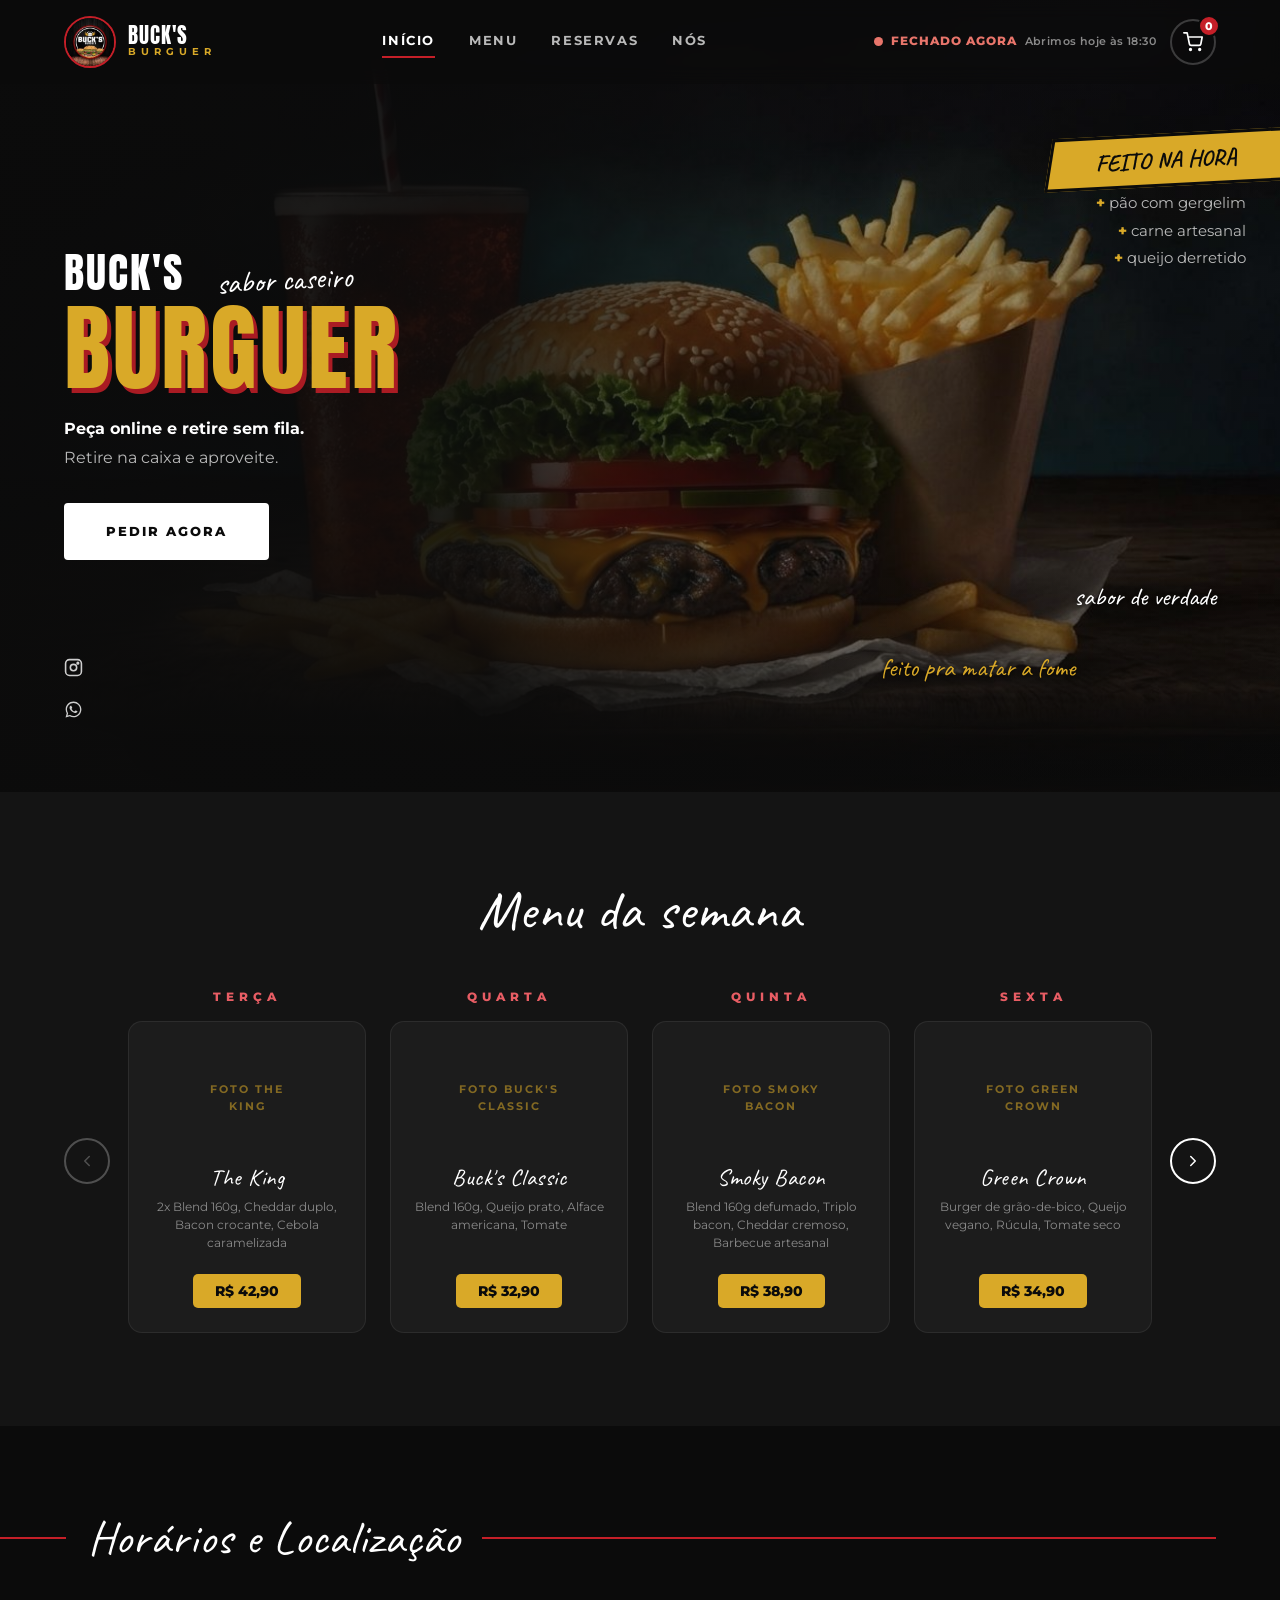
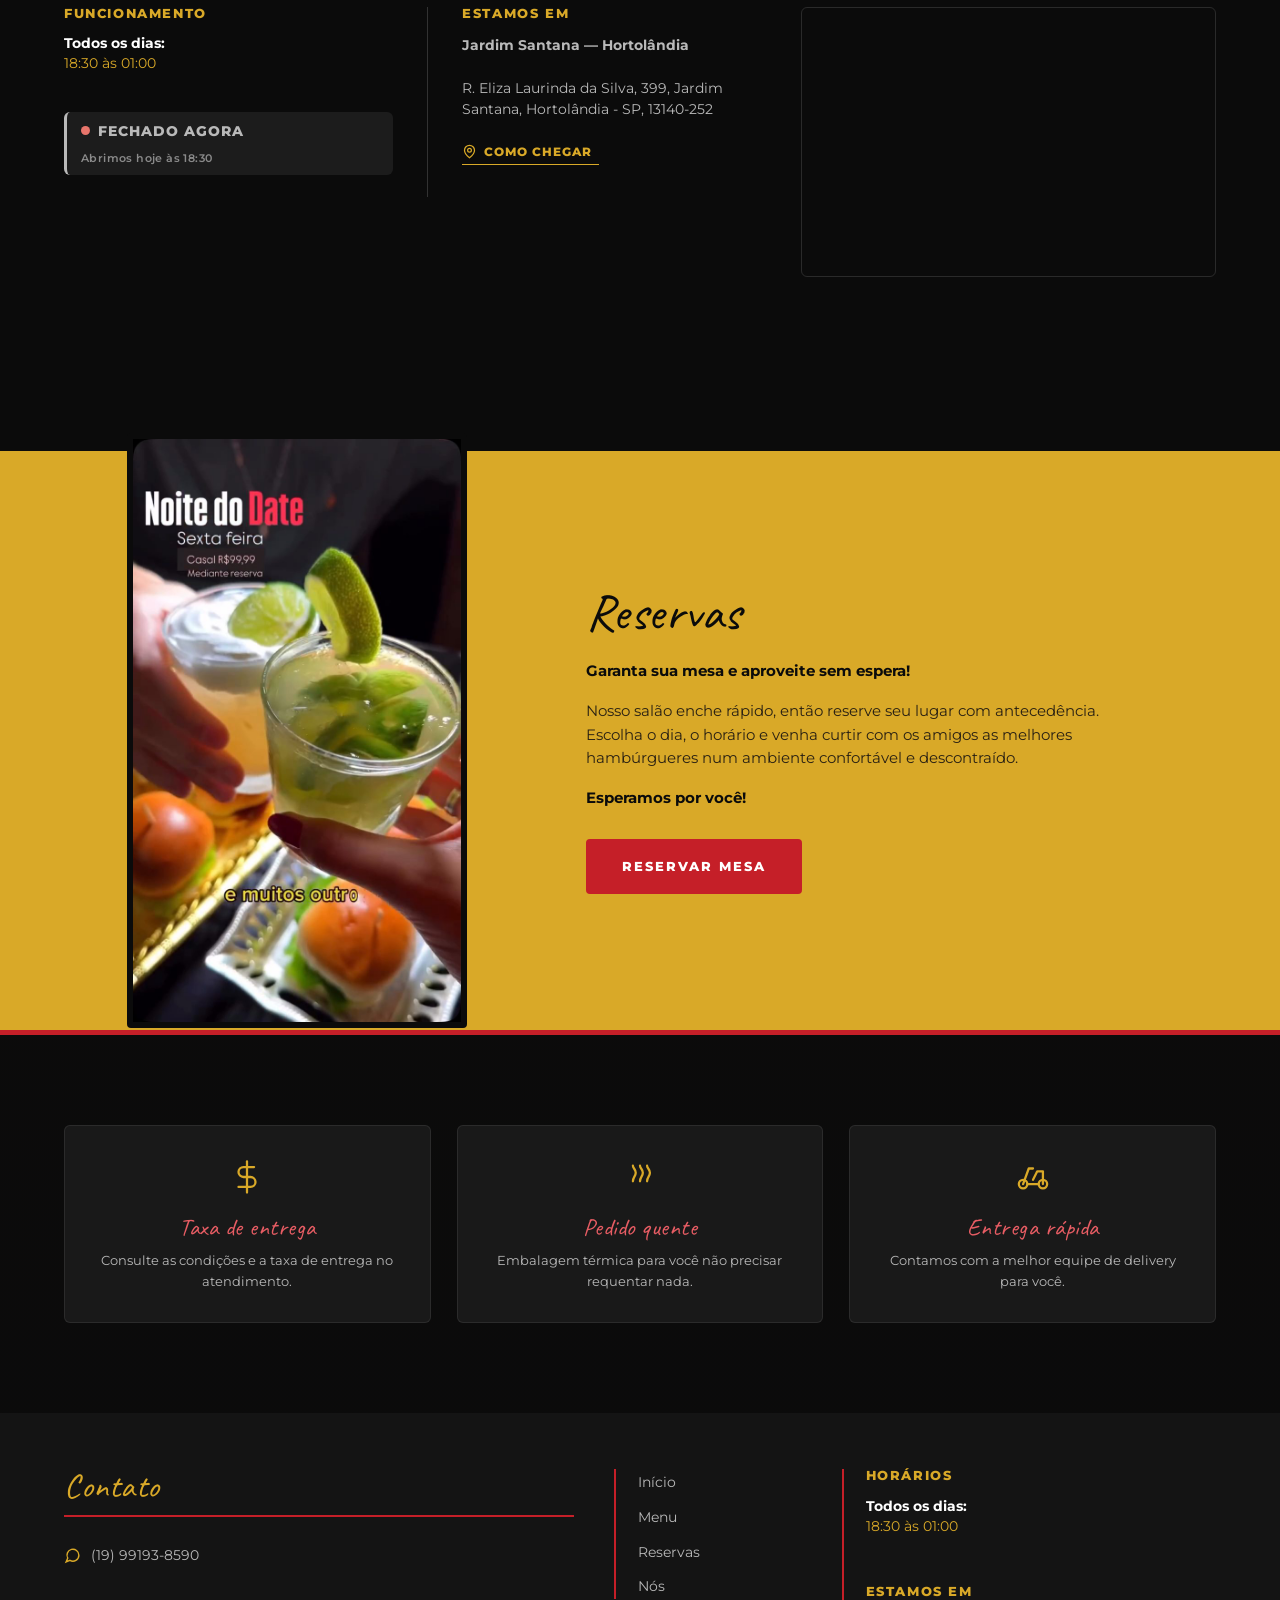
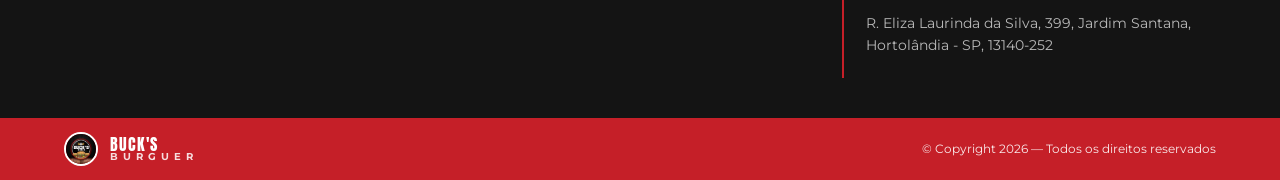
==== commit 98c426fd: "Compacta a seção de horários e localização A coluna do mapa era bem mais alta que as de texto, deixa" ====
--- a/index.html
+++ b/index.html
@@ -184,7 +184,6 @@
              para não existir endereço escrito em dois lugares. -->
         <iframe data-mapa-embed title="Mapa da Buck's Burguer"
                 loading="lazy" referrerpolicy="no-referrer-when-downgrade"></iframe>
-        <figcaption data-endereco-bairro></figcaption>
       </figure>
     </div>
   </div>
--- a/css/components.css
+++ b/css/components.css
@@ -1036,7 +1036,7 @@
 .dia__preco:hover { background: var(--vermelho); color: var(--branco); }
 
 /* ---------- HORÁRIOS E UNIDADES ---------- */
-.horarios-sec { padding: 90px 0; }
+.horarios-sec { padding: 88px 0 64px; }
 .titulo-risco {
   position: relative;
   display: flex;
@@ -1064,8 +1064,8 @@
 
 .horarios-grade {
   display: grid;
-  grid-template-columns: 1.15fr .85fr;
-  gap: 48px;
+  grid-template-columns: 1.25fr .75fr;
+  gap: 44px;
   align-items: start;
 }
 /* Funcionamento | Estamos em, com o fio vertical da referência */
@@ -1129,8 +1129,8 @@
 }
 .mapa-card iframe {
   width: 100%;
-  aspect-ratio: 4 / 3;
-  max-height: 340px;
+  aspect-ratio: 16 / 11;
+  max-height: 270px;
   border: 1px solid rgba(255,255,255,.14);
   border-radius: 6px;
   /* O mapa do Google vem claro; escurecer integra ao site sem
@@ -1154,7 +1154,7 @@
   padding: 92px 0;
   border-bottom: 5px solid var(--vermelho);
   /* espaço acima para o cartaz transbordar sem invadir a seção anterior */
-  margin-top: 150px;
+  margin-top: 110px;
   /* sem overflow:hidden — é o transbordo que faz o efeito da referência */
 }
 .reservas__inner {
@@ -1171,8 +1171,8 @@
   display: flex;
   justify-content: center;
   align-self: stretch;
-  margin-top: -150px;
-  margin-bottom: -110px;
+  margin-top: -110px;
+  margin-bottom: -90px;
   z-index: 2;
 }
 .colagem__cartaz {
--- a/css/responsive.css
+++ b/css/responsive.css
@@ -21,11 +21,11 @@
   .social-rail { bottom: 24px; }
 
   .horarios-grade { grid-template-columns: 1fr; gap: 36px; }
-  .mapa-card iframe { max-height: 300px; }
+  .mapa-card iframe { max-height: 250px; }
 
-  .reservas { margin-top: 170px; padding: 80px 0; }
+  .reservas { margin-top: 130px; padding: 76px 0; }
   .reservas__inner { grid-template-columns: 1fr; gap: 28px; justify-items: center; }
-  .colagem { margin: -170px 0 8px; }
+  .colagem { margin: -130px 0 8px; }
 
   .delivery__grade { grid-template-columns: 1fr; max-width: 460px; margin-inline: auto; }
 
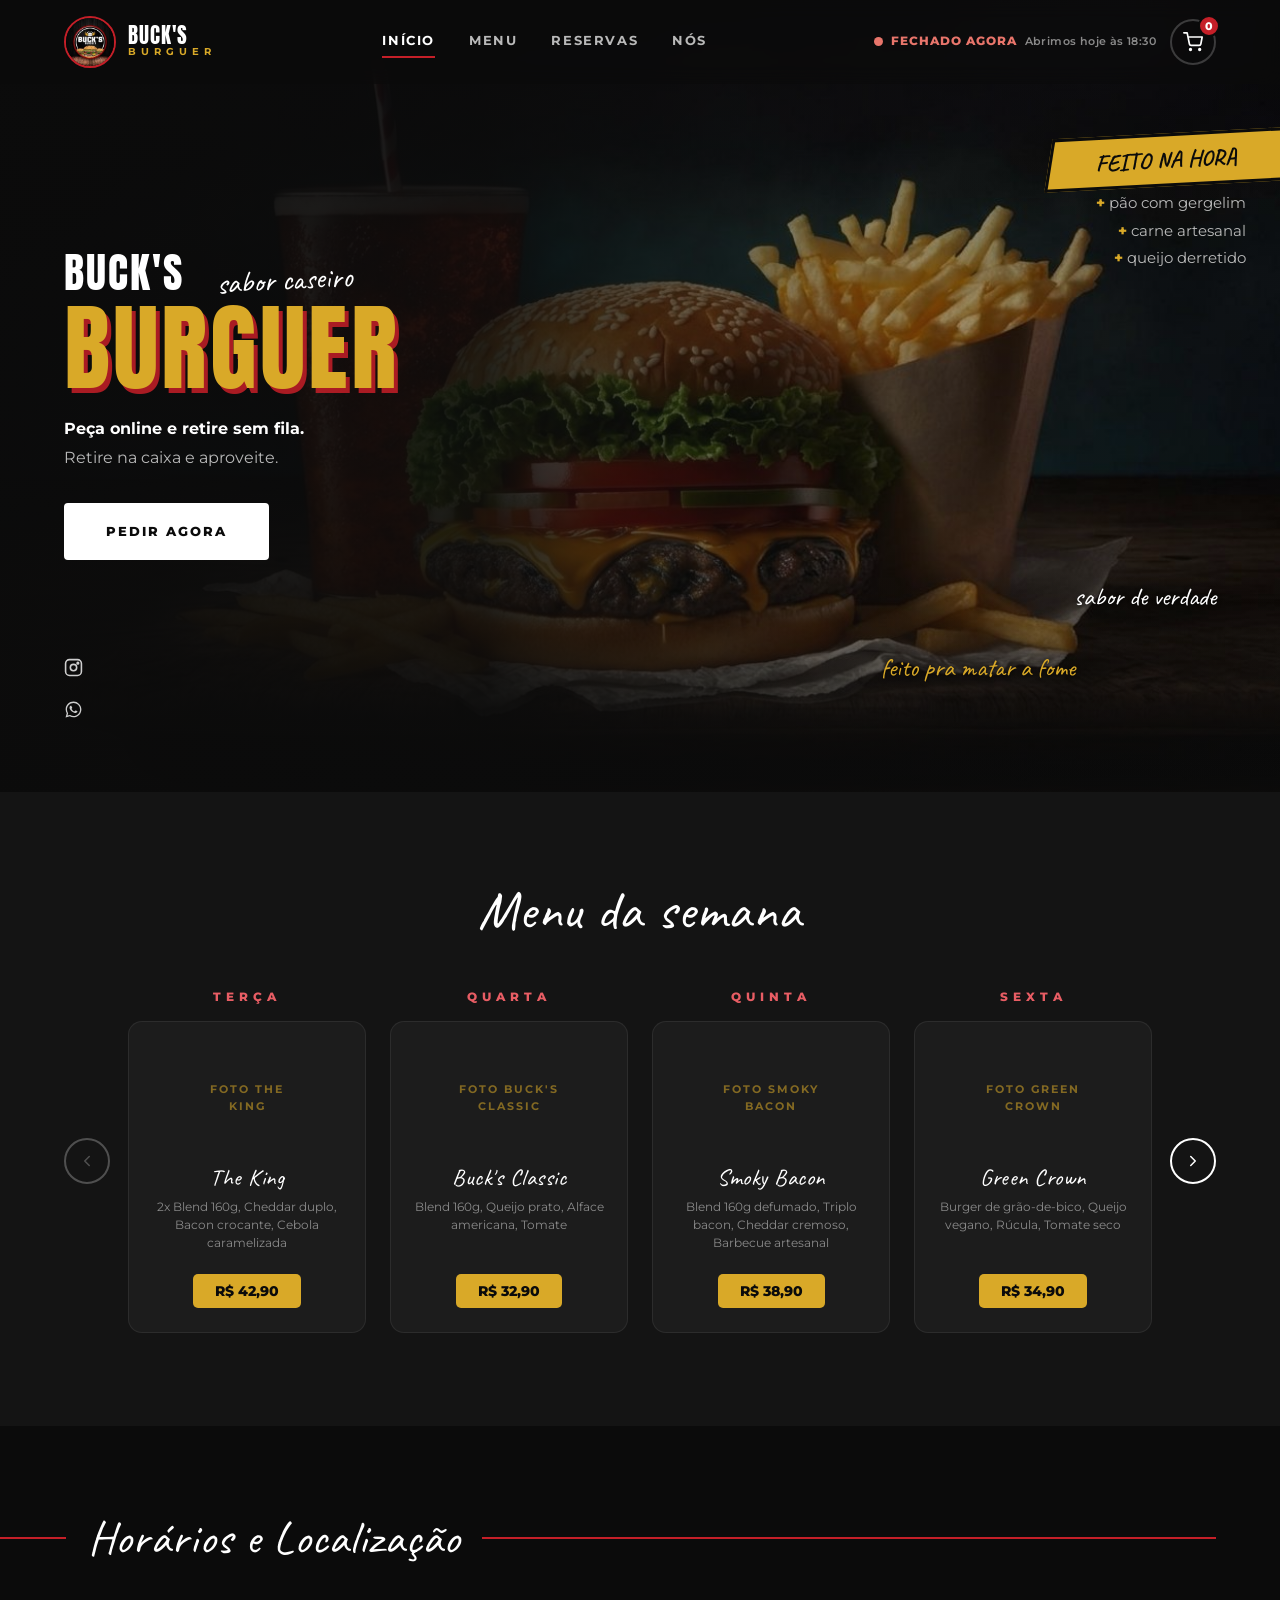
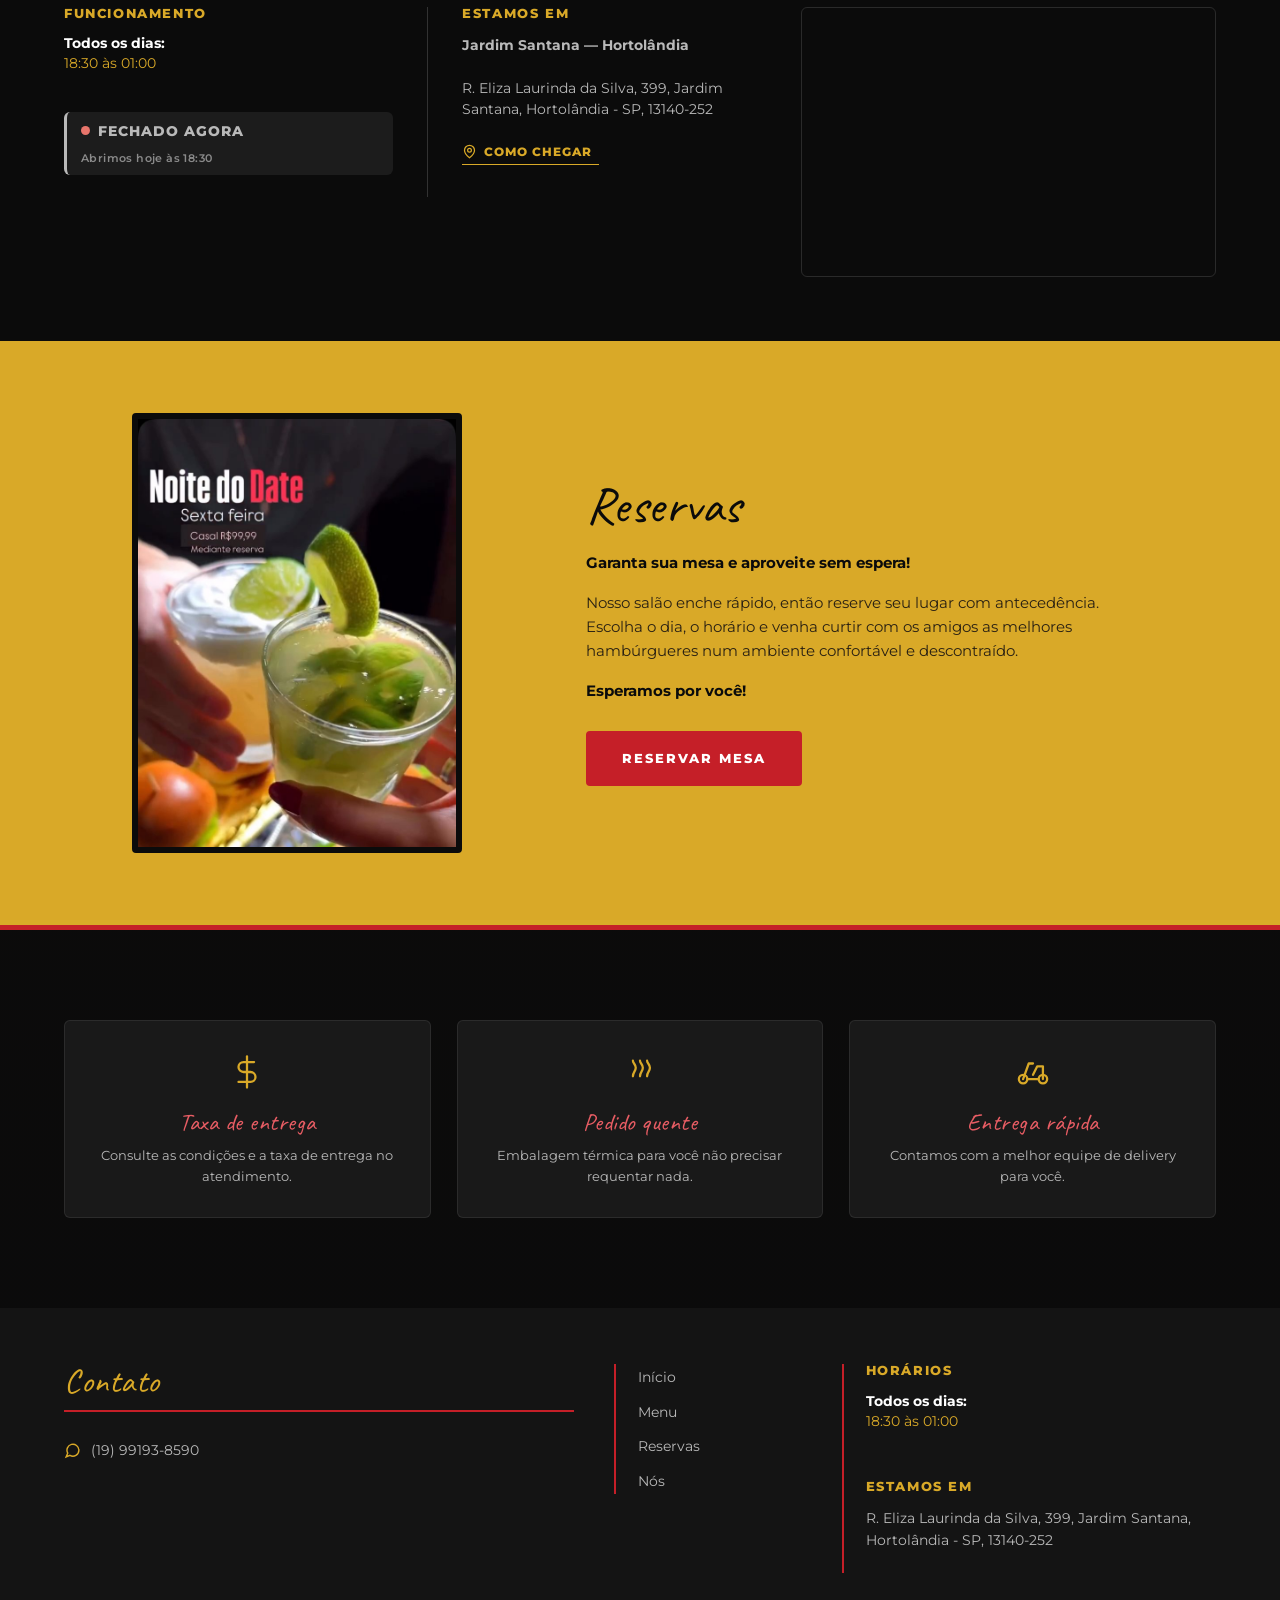
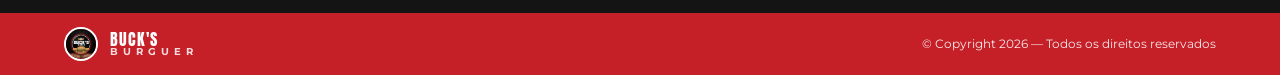
==== commit 5fdea753: "Corrige o dimensionamento do cartaz de Reservas A imagem estourava o layout porque o tamanho vinha d" ====
--- a/index.html
+++ b/index.html
@@ -44,9 +44,9 @@
 <link rel="preconnect" href="https://fonts.gstatic.com" crossorigin>
 <link rel="stylesheet" href="https://fonts.googleapis.com/css2?family=Anton&family=Caveat:wght@500;700&family=Montserrat:wght@400;500;600;700;800&display=swap">
 
-<link rel="stylesheet" href="css/global.css">
-<link rel="stylesheet" href="css/components.css">
-<link rel="stylesheet" href="css/responsive.css">
+<link rel="stylesheet" href="css/global.css?v=7">
+<link rel="stylesheet" href="css/components.css?v=7">
+<link rel="stylesheet" href="css/responsive.css?v=7">
 </head>
 <body>
 
@@ -325,12 +325,12 @@
 </aside>
 
 <!-- Ordem obrigatória: config -> regras -> componentes -> telas -->
-<script src="js/config.js"></script>
-<script src="js/loja.js"></script>
-<script src="js/modal.js"></script>
-<script src="js/carrinho.js"></script>
-<script src="js/checkout.js"></script>
-<script src="js/cardapio.js"></script>
-<script src="js/main.js"></script>
+<script src="js/config.js?v=7"></script>
+<script src="js/loja.js?v=7"></script>
+<script src="js/modal.js?v=7"></script>
+<script src="js/carrinho.js?v=7"></script>
+<script src="js/checkout.js?v=7"></script>
+<script src="js/cardapio.js?v=7"></script>
+<script src="js/main.js?v=7"></script>
 </body>
 </html>
--- a/css/components.css
+++ b/css/components.css
@@ -1151,11 +1151,8 @@
 .reservas {
   position: relative;
   background: var(--dourado);
-  padding: 92px 0;
+  padding: 72px 0;
   border-bottom: 5px solid var(--vermelho);
-  /* espaço acima para o cartaz transbordar sem invadir a seção anterior */
-  margin-top: 110px;
-  /* sem overflow:hidden — é o transbordo que faz o efeito da referência */
 }
 .reservas__inner {
   display: grid;
@@ -1165,24 +1162,28 @@
 }
 /* Cartaz da promoção — sobe para fora da faixa dourada,
    mantendo o recorte da referência. */
-/* O cartaz atravessa a faixa dourada: nasce na seção escura de cima e
-   termina depois da borda de baixo, como a colagem da referência. */
+/* Cartaz da promoção.
+   O TAMANHO VEM DA MOLDURA, não da imagem: a <figure> define largura e
+   proporção, e a <img> apenas preenche com object-fit. Assim não importa
+   a dimensão do arquivo (o atual é um story 720x1280), a imagem nunca
+   consegue estourar o layout.
+   O recorte é ancorado no topo, onde ficam título, dia e preço. */
 .colagem {
-  display: flex;
-  justify-content: center;
-  align-self: stretch;
-  margin-top: -110px;
-  margin-bottom: -90px;
-  z-index: 2;
-}
-.colagem__cartaz {
   width: 100%;
-  max-width: 340px;
-  height: auto;
-  object-fit: cover;
+  max-width: 330px;
+  aspect-ratio: 3 / 4;
+  margin: 0 auto;
+  overflow: hidden;              /* trava final contra transbordo */
   border: 6px solid var(--preto);
   border-radius: 4px;
   background: var(--preto-3);
+}
+.colagem__cartaz {
+  display: block;
+  width: 100%;
+  height: 100%;
+  object-fit: cover;
+  object-position: center top;
 }
 
 .reservas__texto h2 {
@@ -1490,7 +1491,6 @@
 }
 .alergenos--contem .alergenos__icone { color: var(--dourado); }
 .alergenos--limpo .alergenos__icone { color: #7FD17F; }
-.alergenos--desconhecido .alergenos__icone { color: var(--texto-fraco); }
 .alergenos__cruzada {
   display: flex;
   align-items: flex-start;
--- a/css/responsive.css
+++ b/css/responsive.css
@@ -23,9 +23,9 @@
   .horarios-grade { grid-template-columns: 1fr; gap: 36px; }
   .mapa-card iframe { max-height: 250px; }
 
-  .reservas { margin-top: 130px; padding: 76px 0; }
+  .reservas { padding: 60px 0; }
   .reservas__inner { grid-template-columns: 1fr; gap: 28px; justify-items: center; }
-  .colagem { margin: -130px 0 8px; }
+  .colagem { max-width: 300px; }
 
   .delivery__grade { grid-template-columns: 1fr; max-width: 460px; margin-inline: auto; }
 
@@ -133,9 +133,8 @@
   }
   .mapa-card iframe { aspect-ratio: 4 / 3; max-height: 260px; }
 
-  .reservas { margin-top: 130px; padding: 60px 0 56px; }
-  .colagem { margin: -130px 0 6px; }
-  .colagem__cartaz { max-width: 250px; border-width: 5px; }
+  .reservas { padding: 48px 0; }
+  .colagem { max-width: 260px; border-width: 5px; }
 
   .footer-v2 { padding-top: 48px; }
   .footer-v2__grade { grid-template-columns: 1fr; gap: 30px; padding-bottom: 32px; }
